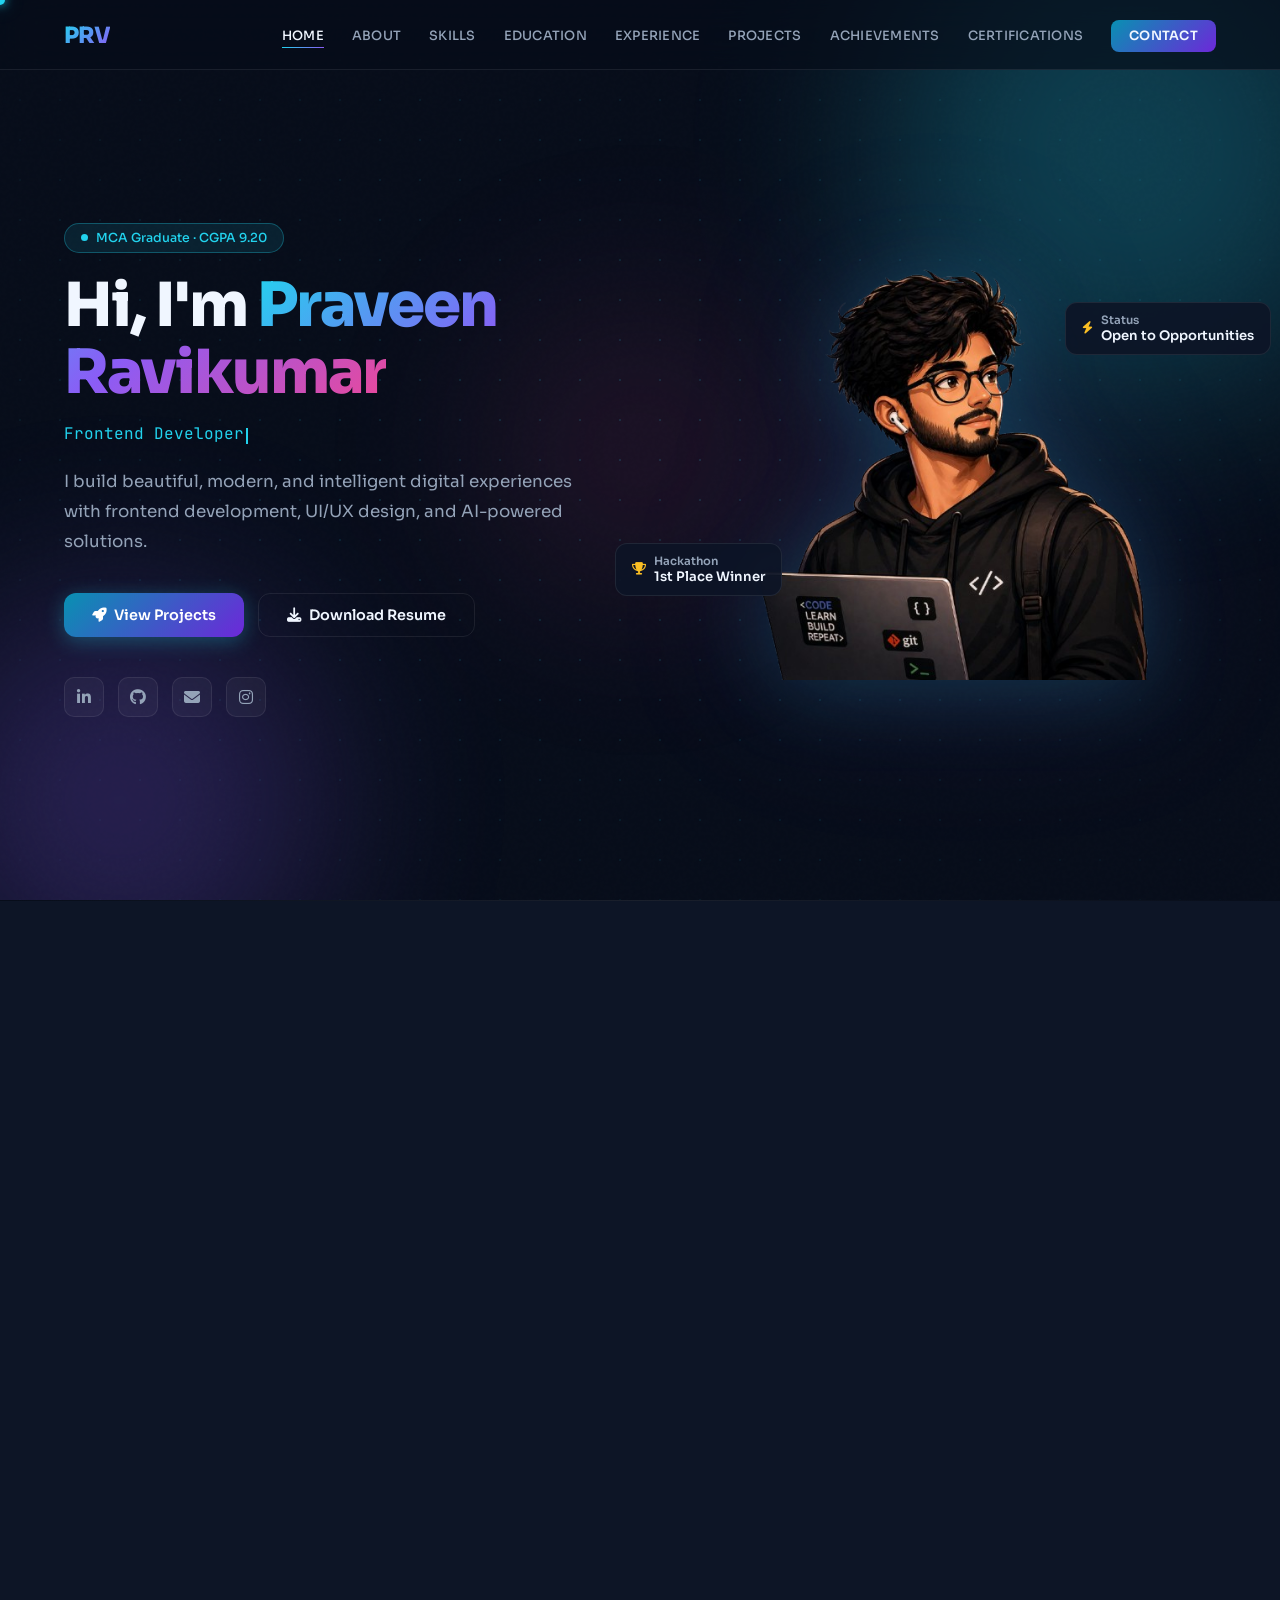
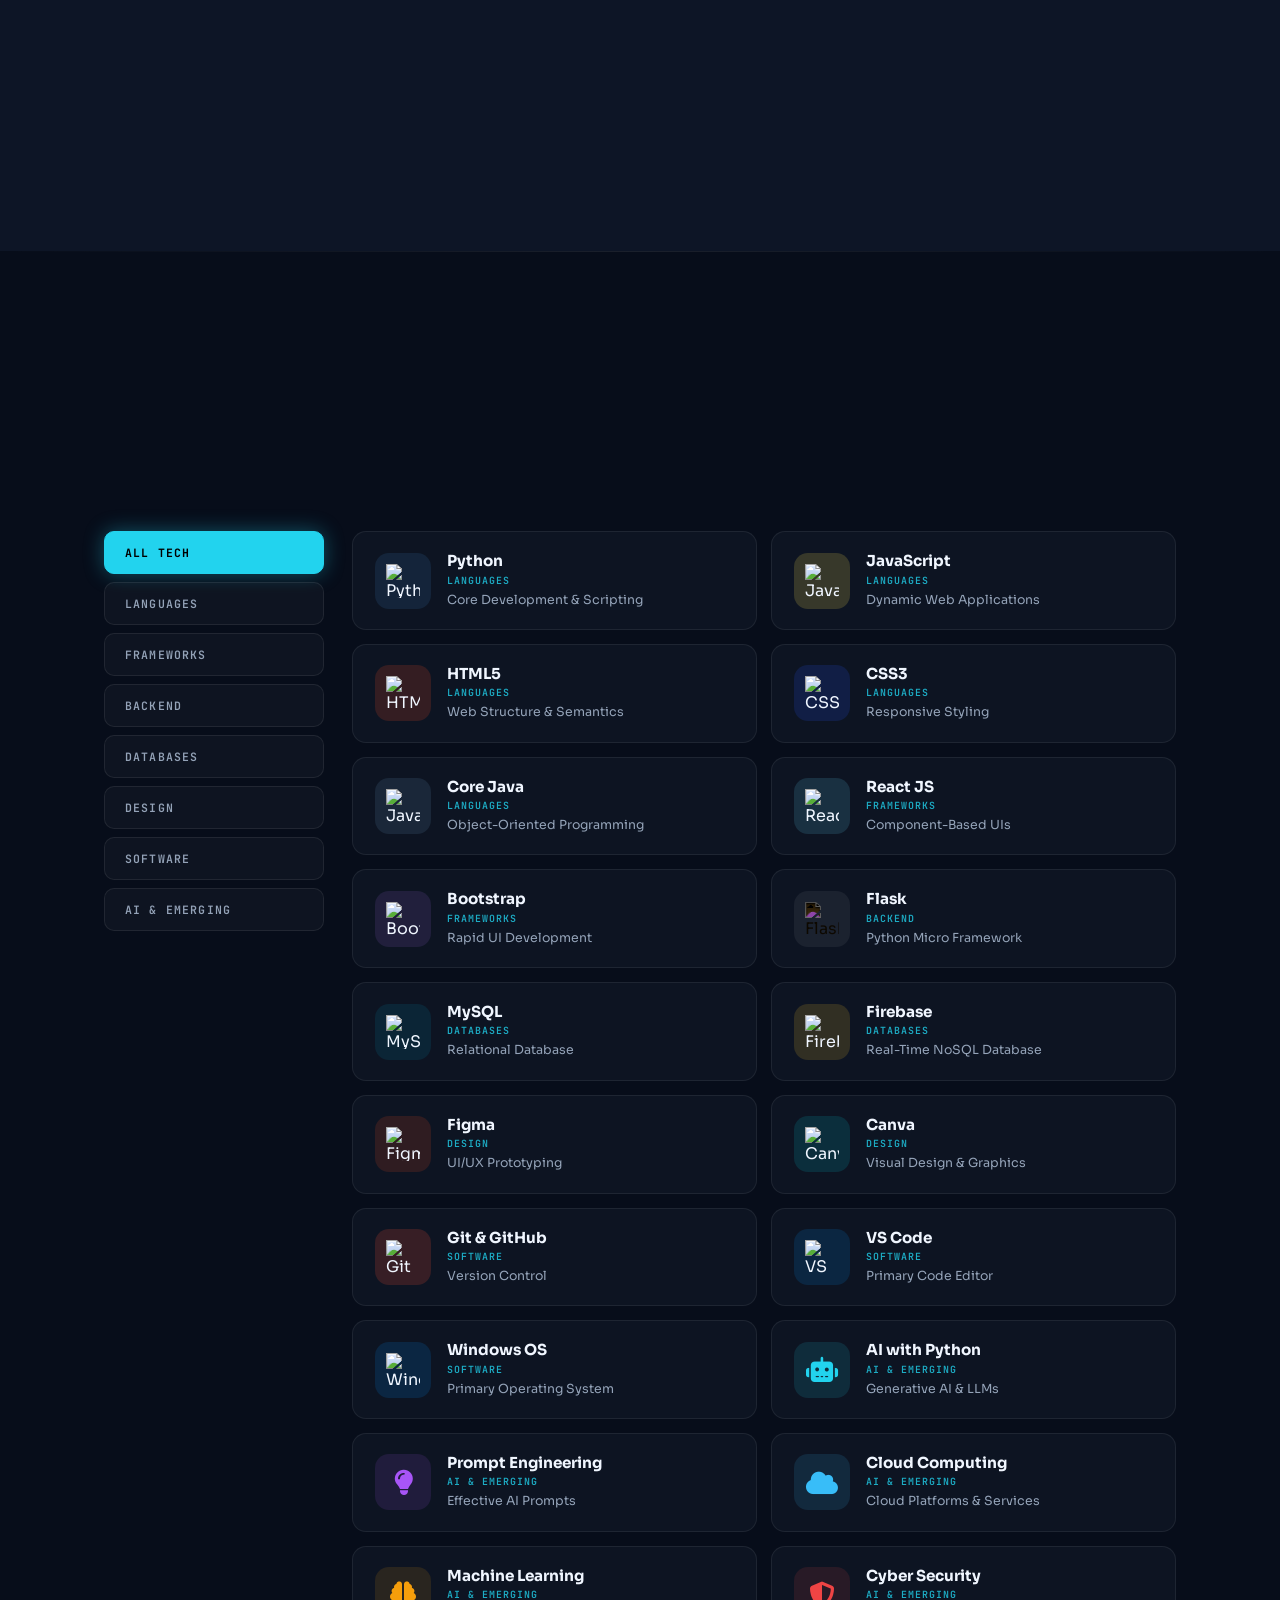
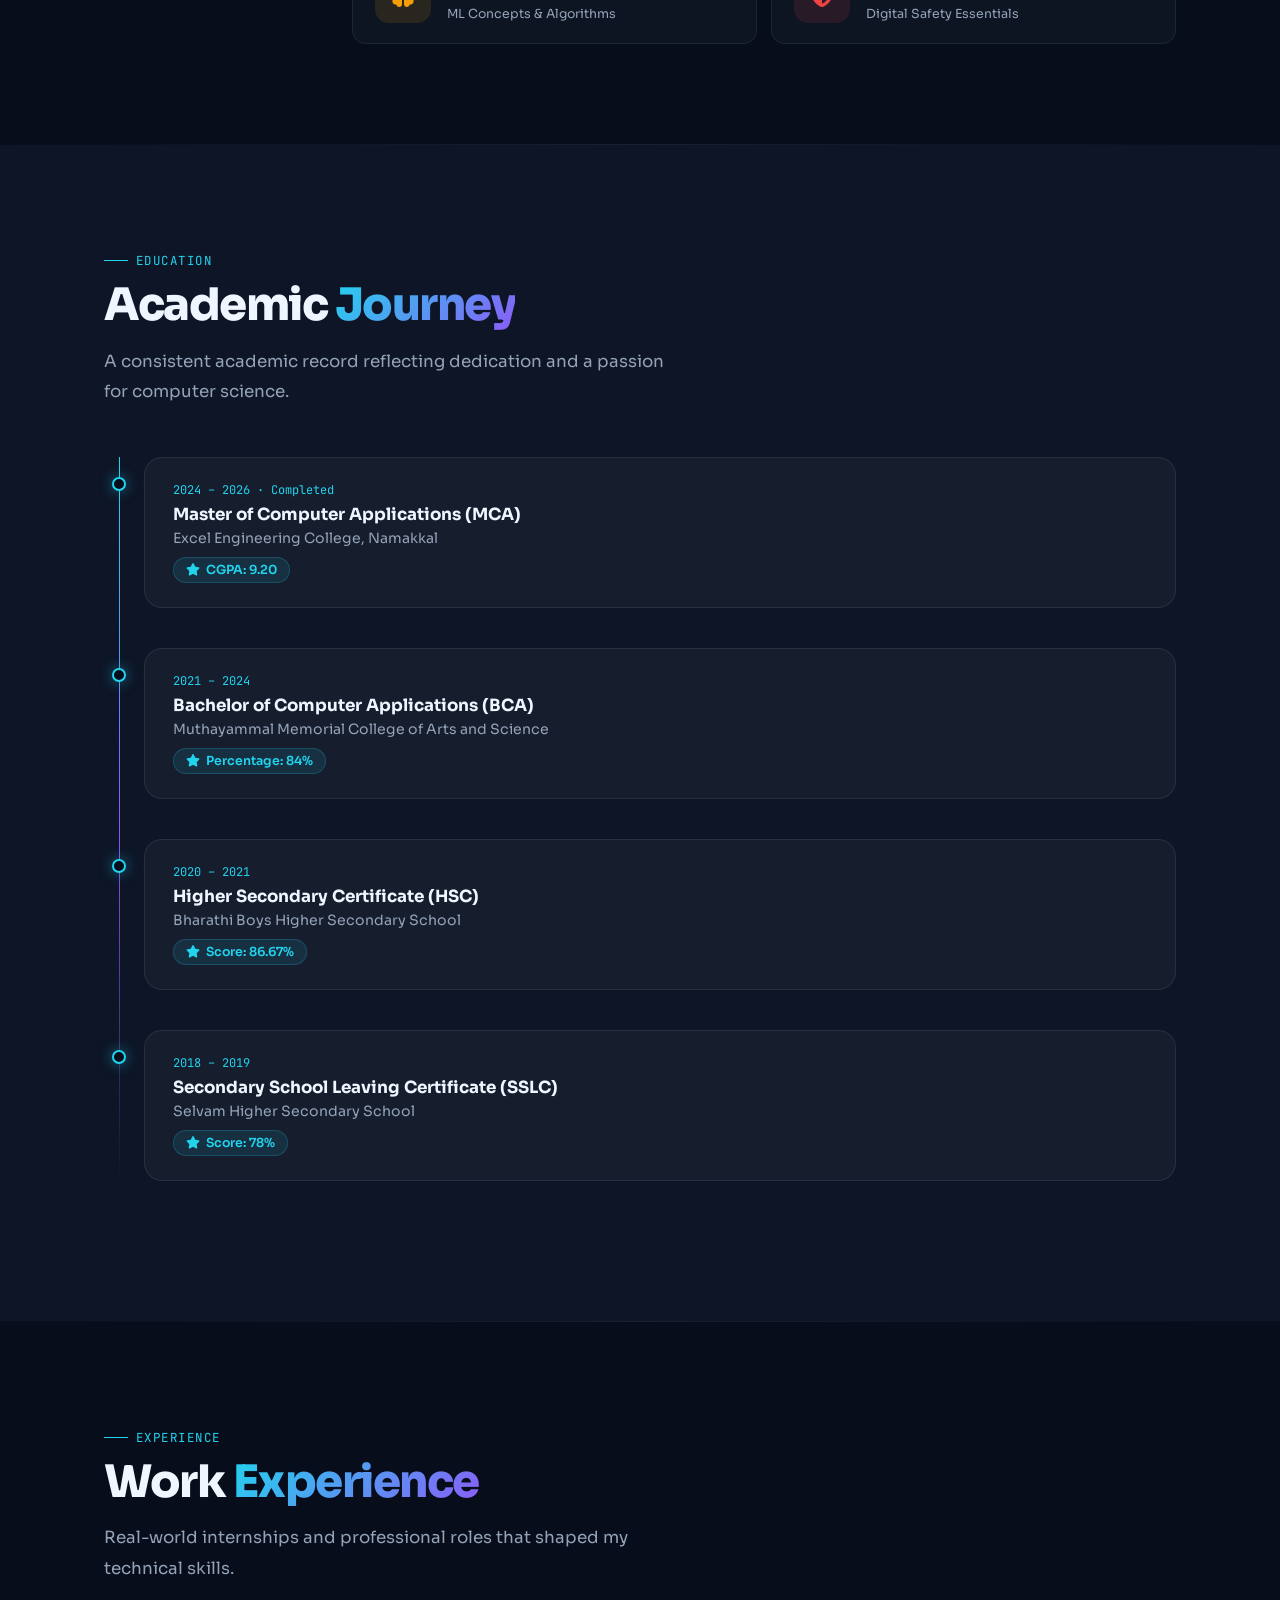
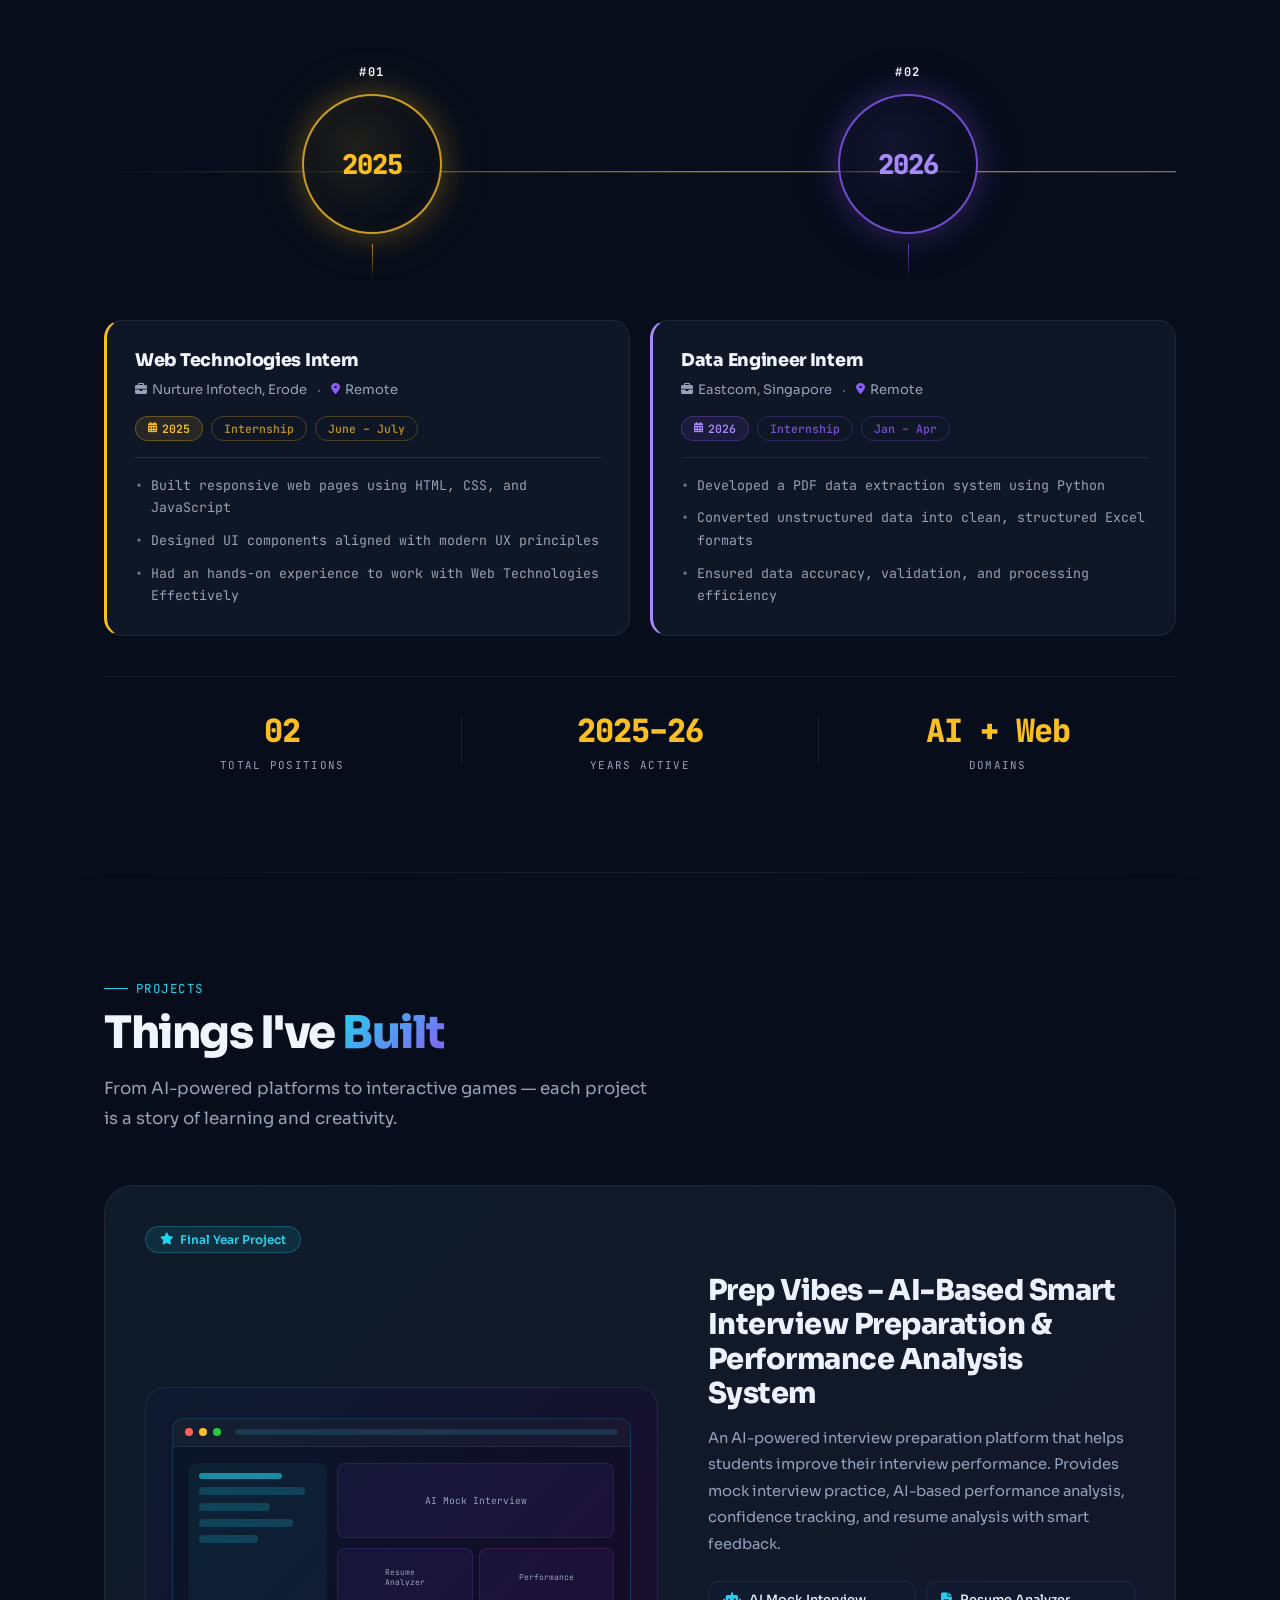
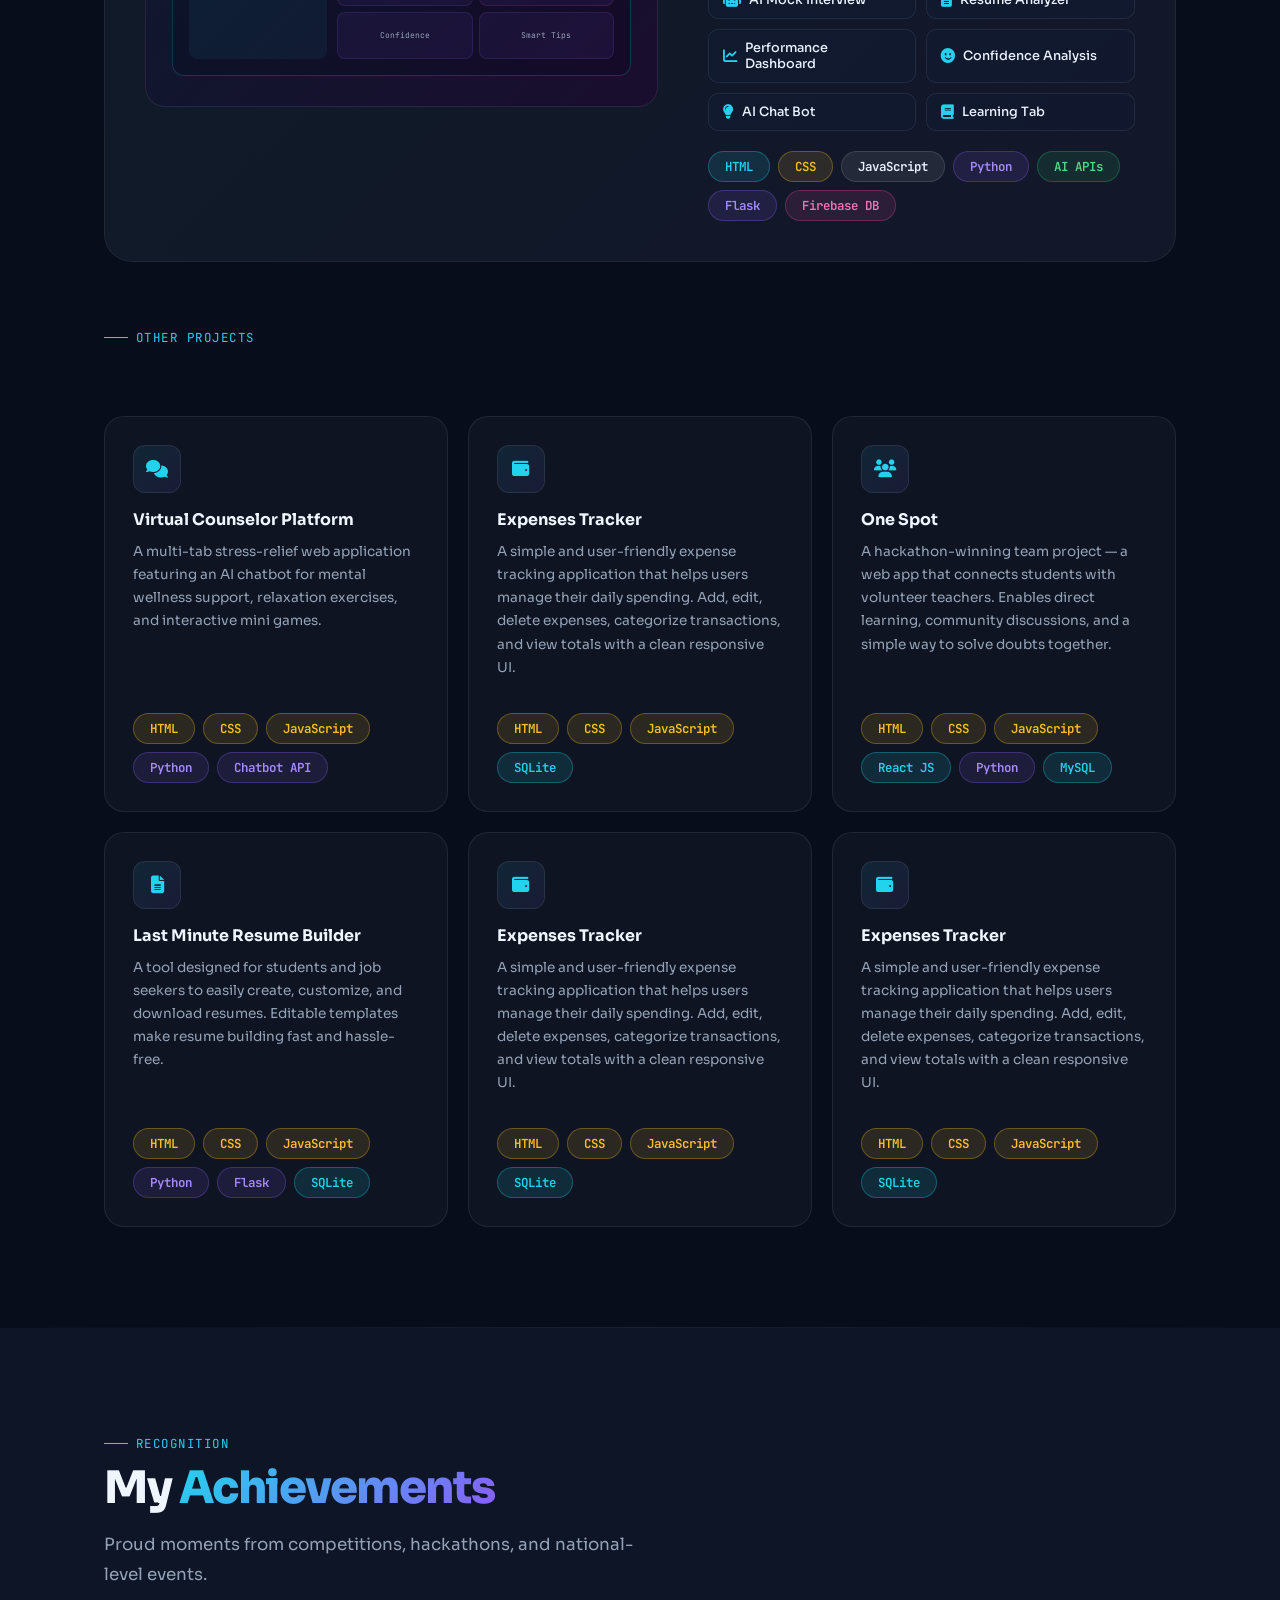
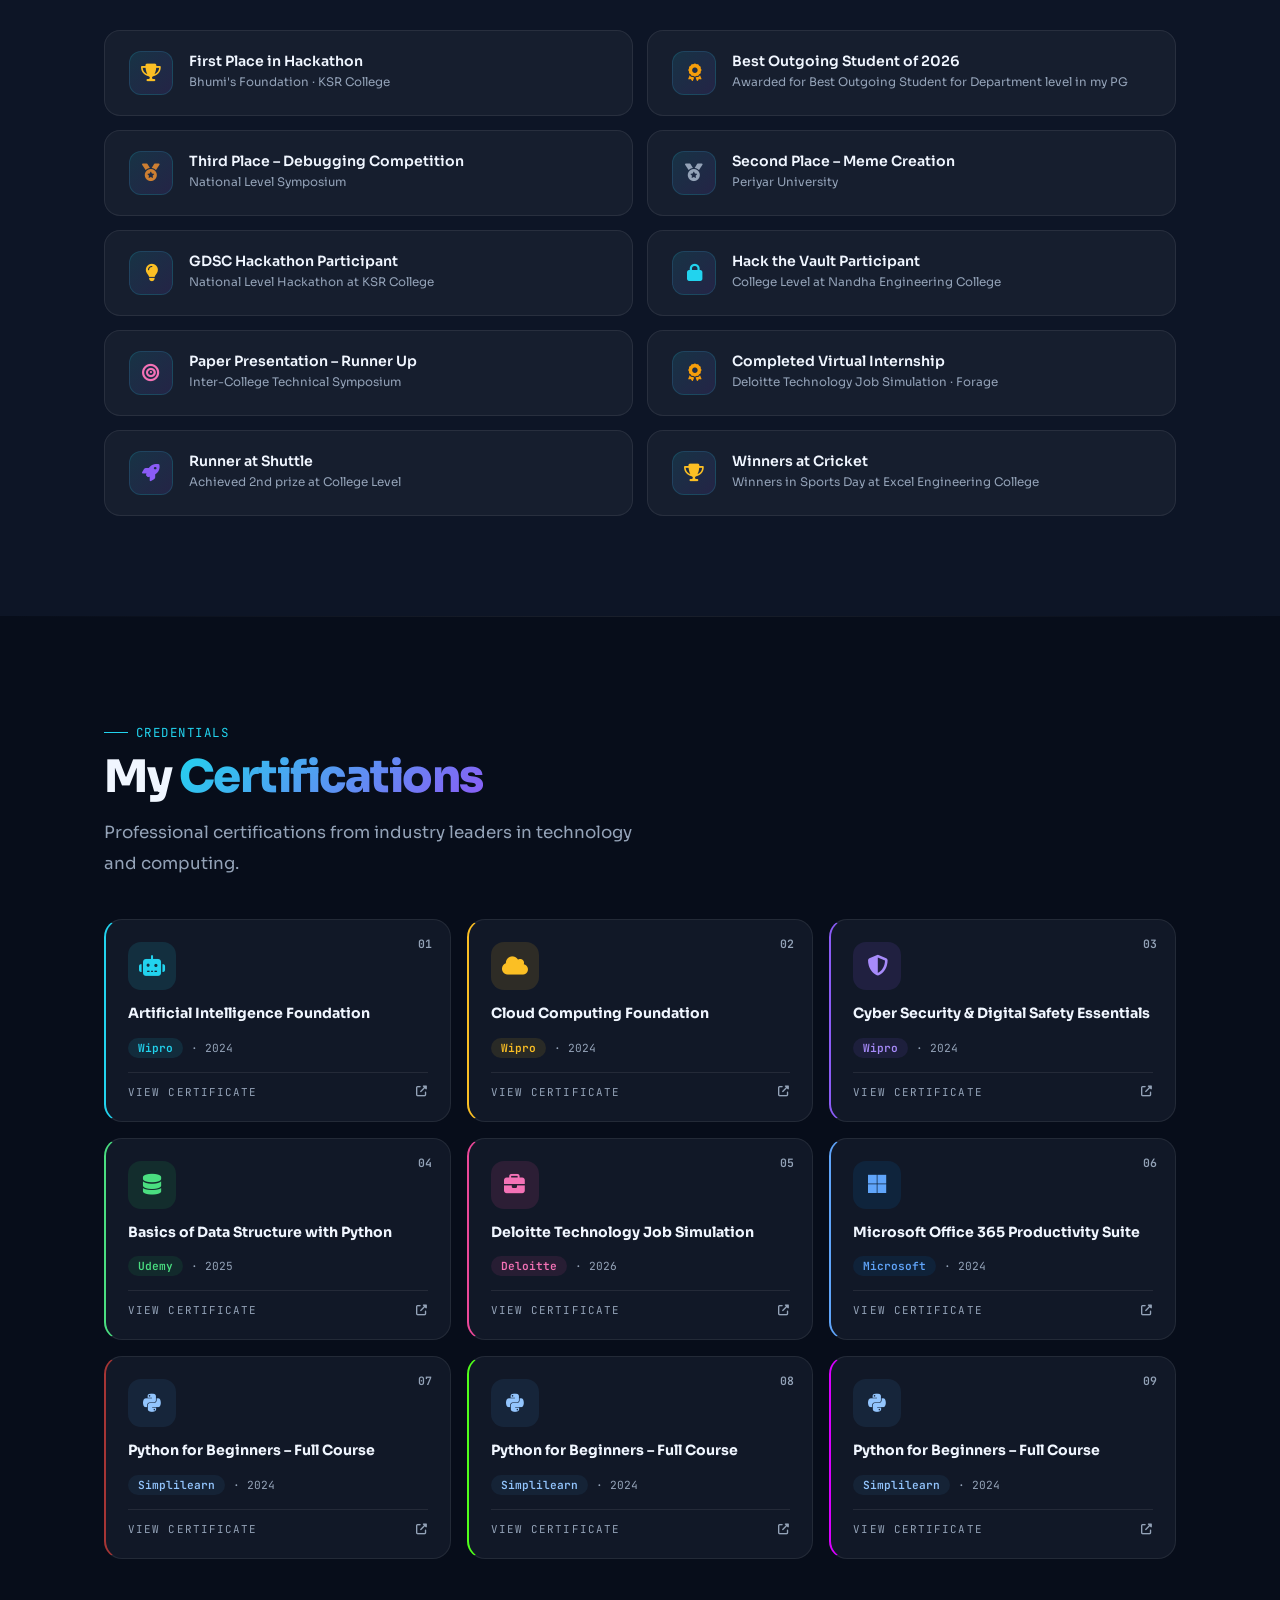
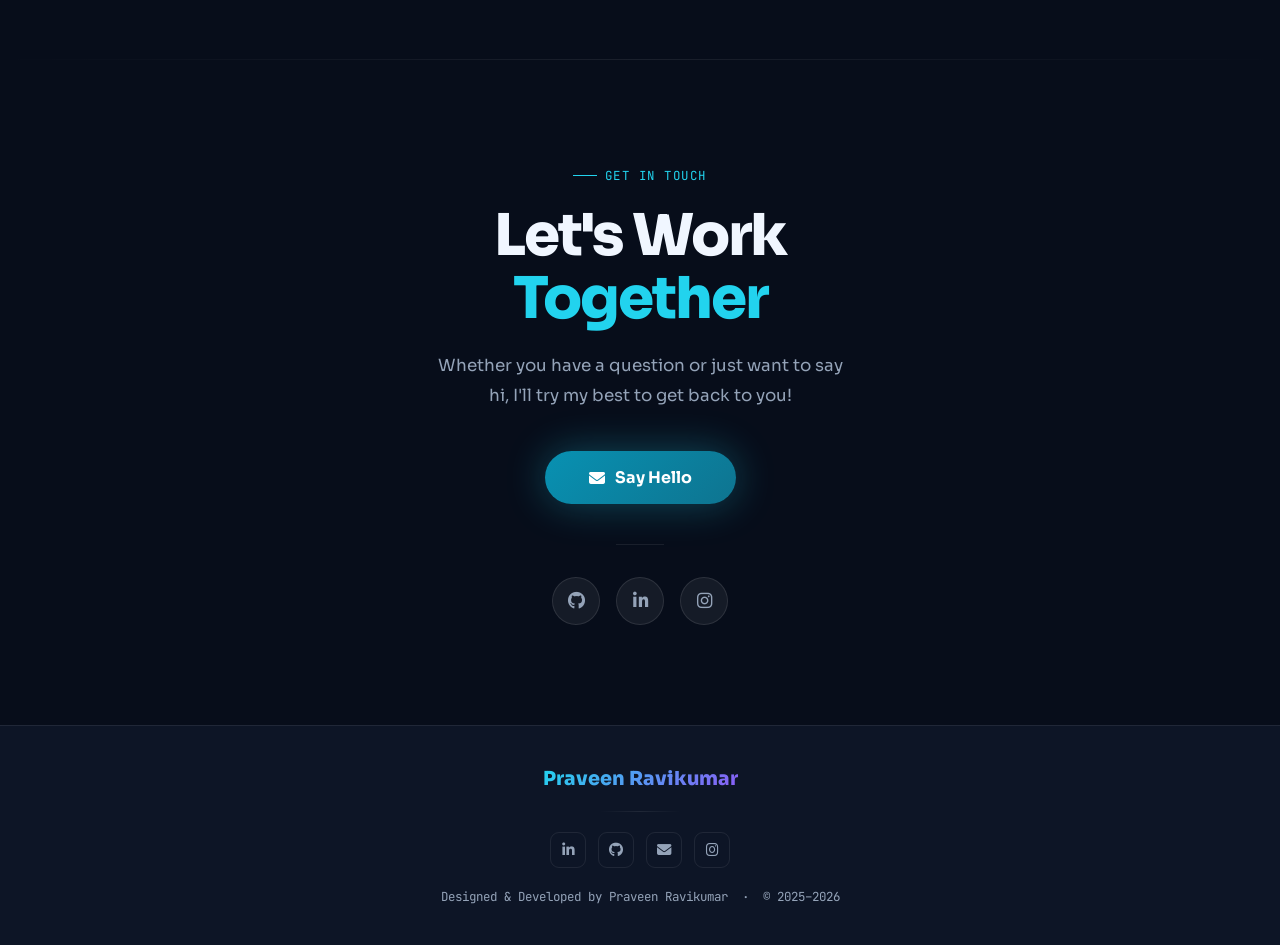
==== index.html @ d5c41c2c "Rename HTML file to index.html" ====
<!DOCTYPE html>
<html lang="en">
<head>
<meta charset="UTF-8">
<meta name="viewport" content="width=device-width, initial-scale=1.0">
<title>Praveen Ravikumar | Frontend Developer & UI/UX Designer</title>
<link rel="icon" type="image/png" href="avatar.png">
<link rel="apple-touch-icon" href="avatar.png">
<link href="https://cdn.jsdelivr.net/npm/bootstrap-icons@1.11.3/font/bootstrap-icons.css" rel="stylesheet">
<link href="https://fonts.googleapis.com/css2?family=Sora:wght@300;400;500;600;700;800&family=JetBrains+Mono:wght@300;400;500&display=swap" rel="stylesheet">
<link rel="stylesheet" href="https://cdnjs.cloudflare.com/ajax/libs/font-awesome/6.5.0/css/all.min.css">
<link rel="stylesheet" href="praveen-portfolio.css">
</head>
<body>

<!-- LOADER -->
<div id="loader">
  <div class="loader-logo">PRV</div>
  <div class="loader-bar"><div class="loader-fill"></div></div>
</div>
<div id="scrollProgress"></div>

<!-- CURSOR -->
<div class="cursor cursor-dot" id="cursorDot"></div>

<!-- BACK TO TOP -->
<button id="backTop" onclick="window.scrollTo({top:0,behavior:'smooth'})"><i class="fas fa-arrow-up"></i></button>

<!-- CERT MODAL -->
<div class="cert-modal-overlay" id="certModal" onclick="closeCertModal(event)">
  <div class="cert-modal">
    <div class="cert-modal-label">Certificate Preview</div>
    <div class="cert-modal-close" onclick="closeCertModal(null,true)"><i class="fas fa-times"></i></div>
    <div class="cert-modal-badge" id="modalBadge"><i class="fas fa-certificate" style="color:#22d3ee"></i></div>
    <div class="cert-modal-title" id="modalTitle">Certificate</div>
    <div class="cert-modal-grid">
      <div class="cert-preview">
        <img id="modalCertImg" src="" alt="Certificate" style="width:100%;height:100%;object-fit:contain;border-radius:10px;display:block;">
      </div>
      <div class="cert-details">
        <div class="cert-dl">Issuer</div><div class="cert-dv" id="modalIssuer">—</div>
        <div class="cert-dl">Year</div><div class="cert-dv" id="modalYear">—</div>
        <div class="cert-dl">Category</div><div class="cert-dv" id="modalCat">—</div>
        <hr class="cert-modal-hr">
        <button class="cert-close-btn" onclick="closeCertModal(null,true)">Close</button>
      </div>
    </div>
  </div>
</div>

<!-- NAVBAR -->
<nav id="navbar">
  <a href="#hero" class="nav-logo">PRV</a>
  <ul class="nav-links">
    <li><a href="#hero">Home</a></li>
    <li><a href="#about">About</a></li>
    <li><a href="#skills">Skills</a></li>
    <li><a href="#education">Education</a></li>
    <li><a href="#experience">Experience</a></li>
    <li><a href="#projects">Projects</a></li>
    <li><a href="#achievements">Achievements</a></li>
    <li><a href="#certifications">Certifications</a></li>
    <li><a href="#contact" class="nav-cta">Contact</a></li>
  </ul>
  <div class="hamburger" id="hamburger"><span></span><span></span><span></span></div>
</nav>
<div class="mobile-nav" id="mobileNav">
  <a href="#hero" onclick="closeMobile()">Home</a>
  <a href="#about" onclick="closeMobile()">About</a>
  <a href="#skills" onclick="closeMobile()">Skills</a>
  <a href="#education" onclick="closeMobile()">Education</a>
  <a href="#experience" onclick="closeMobile()">Experience</a>
  <a href="#projects" onclick="closeMobile()">Projects</a>
  <a href="#achievements" onclick="closeMobile()">Achievements</a>
  <a href="#certifications" onclick="closeMobile()">Certifications</a>
  <a href="#contact" onclick="closeMobile()">Contact</a>
</div>

<!-- HERO -->
<section id="hero">
  <div class="hero-bg">
    <div class="orb orb-1"></div><div class="orb orb-2"></div><div class="orb orb-3"></div>
  </div>
  <div class="hero-grid">
    <div>
      <div class="hero-badge"><span class="badge-dot"></span>MCA Graduate · CGPA 9.20</div>
      <h1 class="hero-title">Hi, I'm <span>Praveen<br>Ravikumar</span></h1>
      <p class="hero-type"><span id="typeText"></span><span class="type-cursor"></span></p>
      <p class="hero-desc">I build beautiful, modern, and intelligent digital experiences with frontend development, UI/UX design, and AI-powered solutions.</p>
      <div class="hero-btns">
        <a href="#projects" class="btn-primary"><i class="fas fa-rocket"></i> View Projects</a>
        <a href="assets/PRAVEEN RESUME APR UPDATED.pdf.pdf" download="Praveen_Ravikumar_Resume.pdf" class="btn-secondary">
          <i class="fas fa-download"></i> Download Resume
        </a>
      </div>
      <div class="hero-socials">
        <a href="https://www.linkedin.com/in/praveen-prv" target="_blank" class="social-link"><i class="fab fa-linkedin-in"></i></a>
        <a href="https://github.com" target="_blank" class="social-link"><i class="fab fa-github"></i></a>
        <a href="mailto:praveenprv2004@gmail.com" class="social-link"><i class="fas fa-envelope"></i></a>
        <a href="https://instagram.com/praveen_prv_/" target="_blank" class="social-link"><i class="fab fa-instagram"></i></a>
      </div>
    </div>
    <div class="hero-image-wrap">
      <div class="hero-avatar-wrap">
        <img src="avatar.png" alt="Praveen Ravikumar" class="hero-avatar-img">
      </div>
      <div class="float-tag float-tag-1">
        <span><i class="fas fa-bolt" style="color:#fbbf24"></i></span>
        <div><div style="font-size:0.72rem;color:var(--gray)">Status</div><div style="font-size:0.82rem;font-weight:600">Open to Opportunities</div></div>
      </div>
      <div class="float-tag float-tag-2">
        <span><i class="fas fa-trophy" style="color:#fbbf24"></i></span>
        <div><div style="font-size:0.72rem;color:var(--gray)">Hackathon</div><div style="font-size:0.82rem;font-weight:600">1st Place Winner</div></div>
      </div>
    </div>
  </div>
</section>
<div class="section-divider"></div>

<!-- ABOUT -->
<section id="about">
  <div class="section-wrap">
    <div class="about-grid">
      <div class="reveal">
        <div class="about-img-frame">
          <img src="avatar_4.png" alt="Praveen Ravikumar" class="about-photo">
        </div>
      </div>
      <div class="reveal" style="transition-delay:0.15s">
        <div class="section-label">About Me</div>
        <h2 class="section-title">Crafting Digital<br><span>Experiences</span></h2>
        <p class="about-text">I am Praveen Ravikumar, Completed Master of Computer Applications at Excel Engineering College with a CGPA of 9.20 in the year of 2026. I am passionate about frontend development, UI/UX designing, and artificial intelligence. I enjoy creating visually appealing and user-friendly web experiences. I love turning ideas into interactive digital products and continuously learning new technologies.</p>
        <div class="info-grid">
          <div class="info-item"><div class="info-label">Name</div><div class="info-value">Praveen Ravikumar</div></div>
          <div class="info-item"><div class="info-label">Degree</div><div class="info-value">MCA (2024–2026)</div></div>
          <div class="info-item"><div class="info-label">College</div><div class="info-value">Excel Engineering College</div></div>
          <div class="info-item"><div class="info-label">Location</div><div class="info-value">Namakkal, Tamil Nadu</div></div>
          <div class="info-item"><div class="info-label">Languages</div><div class="info-value">English, Tamil</div></div>
          <div class="info-item"><div class="info-label">Status</div><div class="info-value" style="color:var(--cyan)">Open to Opportunities ✦</div></div>
        </div>
      </div>
    </div>

    <!-- STATS BAR -->
    <div class="stats-bar reveal" style="transition-delay:0.2s">
      <div class="stat-item">
        <div class="stat-number" data-target="9.20">0</div>
        <div class="stat-label">CGPA · MCA</div>
      </div>
      <div class="stat-divider"></div>
      <div class="stat-item">
        <div class="stat-number" data-target="84">0</div>
        <div class="stat-label">% · BCA</div>
      </div>
      <div class="stat-divider"></div>
      <div class="stat-item">
        <div class="stat-number" data-target="5+">0</div>
        <div class="stat-label">Certifications</div>
      </div>
      <div class="stat-divider"></div>
      <div class="stat-item">
        <div class="stat-number" data-target="7">0</div>
        <div class="stat-label">Projects Built</div>
      </div>
      <div class="stat-divider"></div>
      <div class="stat-item">
        <div class="stat-number available-badge">
          <span class="avail-dot"></span>Available
        </div>
        <div class="stat-label">for Hire</div>
      </div>
    </div>
  </div>
</section>
<div class="section-divider"></div>

<!-- SKILLS -->
<section id="skills">
  <div class="section-wrap">
    <div class="reveal">
      <div class="section-label">Skills</div>
      <h2 class="section-title">Technical <span>Stacks</span></h2>
      <p class="section-sub">Grouped by category — click a filter to explore each domain.</p>
    </div>
    <div class="ts-layout reveal" style="transition-delay:0.1s">

      <!-- LEFT: Category sidebar -->
      <div class="ts-sidebar">
        <button class="ts-filter active" data-filter="all">ALL TECH</button>
        <button class="ts-filter" data-filter="languages">LANGUAGES</button>
        <button class="ts-filter" data-filter="frameworks">FRAMEWORKS</button>
        <button class="ts-filter" data-filter="backend">BACKEND</button>
        <button class="ts-filter" data-filter="databases">DATABASES</button>
        <button class="ts-filter" data-filter="design">DESIGN</button>
        <button class="ts-filter" data-filter="software">SOFTWARE</button>
        <button class="ts-filter" data-filter="ai">AI &amp; EMERGING</button>
      </div>

      <!-- RIGHT: Skills grid -->
      <div class="ts-grid" id="tsGrid">

        <div class="ts-card" data-cat="languages">
          <div class="ts-icon" style="background:rgba(53,114,165,0.18)"><img src="https://cdn.jsdelivr.net/gh/devicons/devicon/icons/python/python-original.svg" alt="Python"></div>
          <div class="ts-info"><div class="ts-name">Python</div><div class="ts-cat-tag">LANGUAGES</div><div class="ts-desc">Core Development &amp; Scripting</div></div>
        </div>

        <div class="ts-card" data-cat="languages">
          <div class="ts-icon" style="background:rgba(240,219,79,0.18)"><img src="https://cdn.jsdelivr.net/gh/devicons/devicon/icons/javascript/javascript-original.svg" alt="JavaScript"></div>
          <div class="ts-info"><div class="ts-name">JavaScript</div><div class="ts-cat-tag">LANGUAGES</div><div class="ts-desc">Dynamic Web Applications</div></div>
        </div>

        <div class="ts-card" data-cat="languages">
          <div class="ts-icon" style="background:rgba(227,76,38,0.18)"><img src="https://cdn.jsdelivr.net/gh/devicons/devicon/icons/html5/html5-original.svg" alt="HTML5"></div>
          <div class="ts-info"><div class="ts-name">HTML5</div><div class="ts-cat-tag">LANGUAGES</div><div class="ts-desc">Web Structure &amp; Semantics</div></div>
        </div>

        <div class="ts-card" data-cat="languages">
          <div class="ts-icon" style="background:rgba(38,77,228,0.18)"><img src="https://cdn.jsdelivr.net/gh/devicons/devicon/icons/css3/css3-original.svg" alt="CSS3"></div>
          <div class="ts-info"><div class="ts-name">CSS3</div><div class="ts-cat-tag">LANGUAGES</div><div class="ts-desc">Responsive Styling</div></div>
        </div>

        <div class="ts-card" data-cat="languages">
          <div class="ts-icon" style="background:rgba(83,130,161,0.18)"><img src="https://cdn.jsdelivr.net/gh/devicons/devicon/icons/java/java-original.svg" alt="Java"></div>
          <div class="ts-info"><div class="ts-name">Core Java</div><div class="ts-cat-tag">LANGUAGES</div><div class="ts-desc">Object-Oriented Programming</div></div>
        </div>

        <div class="ts-card" data-cat="frameworks">
          <div class="ts-icon" style="background:rgba(97,218,251,0.14)"><img src="https://cdn.jsdelivr.net/gh/devicons/devicon/icons/react/react-original.svg" alt="React"></div>
          <div class="ts-info"><div class="ts-name">React JS</div><div class="ts-cat-tag">FRAMEWORKS</div><div class="ts-desc">Component-Based UIs</div></div>
        </div>

        <div class="ts-card" data-cat="frameworks">
          <div class="ts-icon" style="background:rgba(121,82,179,0.18)"><img src="https://cdn.jsdelivr.net/gh/devicons/devicon/icons/bootstrap/bootstrap-original.svg" alt="Bootstrap"></div>
          <div class="ts-info"><div class="ts-name">Bootstrap</div><div class="ts-cat-tag">FRAMEWORKS</div><div class="ts-desc">Rapid UI Development</div></div>
        </div>

        <div class="ts-card" data-cat="backend">
          <div class="ts-icon" style="background:rgba(255,255,255,0.06)"><img src="https://cdn.jsdelivr.net/gh/devicons/devicon/icons/flask/flask-original-wordmark.svg" alt="Flask" style="filter:invert(1) brightness(0.85)"></div>
          <div class="ts-info"><div class="ts-name">Flask</div><div class="ts-cat-tag">BACKEND</div><div class="ts-desc">Python Micro Framework</div></div>
        </div>

        <div class="ts-card" data-cat="databases">
          <div class="ts-icon" style="background:rgba(0,117,143,0.18)"><img src="https://cdn.jsdelivr.net/gh/devicons/devicon/icons/mysql/mysql-original.svg" alt="MySQL"></div>
          <div class="ts-info"><div class="ts-name">MySQL</div><div class="ts-cat-tag">DATABASES</div><div class="ts-desc">Relational Database</div></div>
        </div>

        <div class="ts-card" data-cat="databases">
          <div class="ts-icon" style="background:rgba(255,202,40,0.15)"><img src="https://cdn.jsdelivr.net/gh/devicons/devicon/icons/firebase/firebase-plain.svg" alt="Firebase"></div>
          <div class="ts-info"><div class="ts-name">Firebase</div><div class="ts-cat-tag">DATABASES</div><div class="ts-desc">Real-Time NoSQL Database</div></div>
        </div>

        <div class="ts-card" data-cat="design">
          <div class="ts-icon" style="background:rgba(242,78,30,0.15)"><img src="https://cdn.jsdelivr.net/gh/devicons/devicon/icons/figma/figma-original.svg" alt="Figma"></div>
          <div class="ts-info"><div class="ts-name">Figma</div><div class="ts-cat-tag">DESIGN</div><div class="ts-desc">UI/UX Prototyping</div></div>
        </div>

        <div class="ts-card" data-cat="design">
          <div class="ts-icon" style="background:rgba(0,196,204,0.15)"><img src="https://cdn.jsdelivr.net/gh/devicons/devicon/icons/canva/canva-original.svg" alt="Canva"></div>
          <div class="ts-info"><div class="ts-name">Canva</div><div class="ts-cat-tag">DESIGN</div><div class="ts-desc">Visual Design &amp; Graphics</div></div>
        </div>

        <div class="ts-card" data-cat="software">
          <div class="ts-icon" style="background:rgba(241,78,50,0.18)"><img src="https://cdn.jsdelivr.net/gh/devicons/devicon/icons/git/git-original.svg" alt="Git"></div>
          <div class="ts-info"><div class="ts-name">Git &amp; GitHub</div><div class="ts-cat-tag">SOFTWARE</div><div class="ts-desc">Version Control</div></div>
        </div>

        <div class="ts-card" data-cat="software">
          <div class="ts-icon" style="background:rgba(0,122,204,0.18)"><img src="https://cdn.jsdelivr.net/gh/devicons/devicon/icons/vscode/vscode-original.svg" alt="VS Code"></div>
          <div class="ts-info"><div class="ts-name">VS Code</div><div class="ts-cat-tag">SOFTWARE</div><div class="ts-desc">Primary Code Editor</div></div>
        </div>

        <div class="ts-card" data-cat="software">
          <div class="ts-icon" style="background:rgba(0,120,212,0.18)"><img src="https://cdn.jsdelivr.net/gh/devicons/devicon/icons/windows8/windows8-original.svg" alt="Windows"></div>
          <div class="ts-info"><div class="ts-name">Windows OS</div><div class="ts-cat-tag">SOFTWARE</div><div class="ts-desc">Primary Operating System</div></div>
        </div>

        <div class="ts-card" data-cat="ai">
          <div class="ts-icon" style="background:rgba(34,211,238,0.12)"><i class="fas fa-robot" style="font-size:1.6rem;color:#22d3ee"></i></div>
          <div class="ts-info"><div class="ts-name">AI with Python</div><div class="ts-cat-tag">AI &amp; EMERGING</div><div class="ts-desc">Generative AI &amp; LLMs</div></div>
        </div>

      <div class="ts-card" data-cat="ai">
          <div class="ts-icon" style="background:rgba(168,85,247,0.12)">
          <i class="fas fa-lightbulb" style="font-size:1.6rem;color:#a855f7"></i>
        </div>
        <div class="ts-info">
          <div class="ts-name">Prompt Engineering</div>
          <div class="ts-cat-tag">AI &amp; EMERGING</div>
          <div class="ts-desc">Effective AI Prompts</div>
        </div>
      </div>

        <div class="ts-card" data-cat="ai">
          <div class="ts-icon" style="background:rgba(56,189,248,0.12)"><i class="fas fa-cloud" style="font-size:1.6rem;color:#38bdf8"></i></div>
          <div class="ts-info"><div class="ts-name">Cloud Computing</div><div class="ts-cat-tag">AI &amp; EMERGING</div><div class="ts-desc">Cloud Platforms &amp; Services</div></div>
        </div>

        <div class="ts-card" data-cat="ai">
          <div class="ts-icon" style="background:rgba(245,158,11,0.12)"><i class="fas fa-brain" style="font-size:1.6rem;color:#f59e0b"></i></div>
          <div class="ts-info"><div class="ts-name">Machine Learning</div><div class="ts-cat-tag">AI &amp; EMERGING</div><div class="ts-desc">ML Concepts &amp; Algorithms</div></div>
        </div>

        <div class="ts-card" data-cat="ai">
          <div class="ts-icon" style="background:rgba(239,68,68,0.12)"><i class="fas fa-shield-alt" style="font-size:1.6rem;color:#ef4444"></i></div>
          <div class="ts-info"><div class="ts-name">Cyber Security</div><div class="ts-cat-tag">AI &amp; EMERGING</div><div class="ts-desc">Digital Safety Essentials</div></div>
        </div>

      </div><!-- end ts-grid -->
    </div><!-- end ts-layout -->
  </div>
</section>
<div class="section-divider"></div>

<!-- EDUCATION -->
<section id="education">
  <div class="section-wrap">
    <div class="reveal">
      <div class="section-label">Education</div>
      <h2 class="section-title">Academic <span>Journey</span></h2>
      <p class="section-sub">A consistent academic record reflecting dedication and a passion for computer science.</p>
    </div>
    <div class="timeline">
      <div class="timeline-item reveal"><div class="timeline-dot"></div>
        <div class="tl-card"><div class="tl-year">2024 – 2026 · Completed</div><div class="tl-degree">Master of Computer Applications (MCA)</div><div class="tl-school">Excel Engineering College, Namakkal</div><span class="tl-score"><i class="fas fa-star" style="color:var(--cyan)"></i> CGPA: 9.20</span></div>
      </div>
      <div class="timeline-item reveal" style="transition-delay:0.1s"><div class="timeline-dot"></div>
        <div class="tl-card"><div class="tl-year">2021 – 2024</div><div class="tl-degree">Bachelor of Computer Applications (BCA)</div><div class="tl-school">Muthayammal Memorial College of Arts and Science</div><span class="tl-score"><i class="fas fa-star" style="color:var(--cyan)"></i> Percentage: 84%</span></div>
      </div>
      <div class="timeline-item reveal" style="transition-delay:0.2s"><div class="timeline-dot"></div>
        <div class="tl-card"><div class="tl-year">2020 – 2021</div><div class="tl-degree">Higher Secondary Certificate (HSC)</div><div class="tl-school">Bharathi Boys Higher Secondary School</div><span class="tl-score"><i class="fas fa-star" style="color:var(--cyan)"></i> Score: 86.67%</span></div>
      </div>
      <div class="timeline-item reveal" style="transition-delay:0.3s"><div class="timeline-dot"></div>
        <div class="tl-card"><div class="tl-year">2018 – 2019</div><div class="tl-degree">Secondary School Leaving Certificate (SSLC)</div><div class="tl-school">Selvam Higher Secondary School</div><span class="tl-score"><i class="fas fa-star" style="color:var(--cyan)"></i> Score: 78%</span></div>
      </div>
    </div>
  </div>
</section>
<div class="section-divider"></div>

<!-- ════════ WORK EXPERIENCE ════════ -->
<section id="experience">
  <div class="section-wrap">
    <div class="reveal">
      <div class="section-label">Experience</div>
      <h2 class="section-title">Work <span>Experience</span></h2>
      <p class="section-sub">Real-world internships and professional roles that shaped my technical skills.</p>
    </div>

    <!-- Horizontal timeline -->
    <div class="exp-timeline reveal" style="transition-delay:0.1s">
      <div class="exp-tl-track">
        <div class="exp-tl-node">
          <div class="exp-tl-num">#01</div>
          <div class="exp-tl-circle exp-tl-circle-1">2025</div>
          <div class="exp-tl-connector"></div>
        </div>
        <div class="exp-tl-node">
          <div class="exp-tl-num">#02</div>
          <div class="exp-tl-circle exp-tl-circle-2">2026</div>
          <div class="exp-tl-connector exp-tl-connector-2"></div>
        </div>
      </div>
    </div>

    <!-- Cards -->
    <div class="exp-cards reveal" style="transition-delay:0.2s">
      <!-- Card 1 -->
      <div class="exp-card exp-card-1">
        <div class="exp-card-header">
          <div>
            <div class="exp-role">Web Technologies Intern</div>
            <div class="exp-meta">
              <span class="exp-company"><i class="fas fa-briefcase"></i>Nurture Infotech, Erode</span>
              <span class="exp-dot">·</span>
              <span class="exp-location"><i class="fas fa-map-marker-alt"></i> Remote</span>
            </div>
          </div>
        </div>
        <div class="exp-tags">
          <span class="exp-tag exp-tag-yellow"><i class="fas fa-calendar-alt"></i> 2025</span>
          <span class="exp-tag exp-tag-outline">Internship</span>
          <span class="exp-tag exp-tag-outline">June – July</span>
        </div>
        <hr class="exp-hr">
        <ul class="exp-points">
          <li>Built responsive web pages using HTML, CSS, and JavaScript</li>
          <li>Designed UI components aligned with modern UX principles</li>
          <li>Had an hands-on experience to work with Web Technologies Effectively</li>
        </ul>
      </div>

      <!-- Card 2 -->
      <div class="exp-card exp-card-2">
        <div class="exp-card-header">
          <div>
            <div class="exp-role">Data Engineer Intern</div>
            <div class="exp-meta">
              <span class="exp-company"><i class="fas fa-briefcase"></i> Eastcom, Singapore</span>
              <span class="exp-dot">·</span>
              <span class="exp-location"><i class="fas fa-map-marker-alt"></i> Remote</span>
            </div>
          </div>
        </div>
        <div class="exp-tags">
          <span class="exp-tag exp-tag-violet"><i class="fas fa-calendar-alt"></i> 2026</span>
          <span class="exp-tag exp-tag-outline-v">Internship</span>
          <span class="exp-tag exp-tag-outline-v">Jan – Apr</span>
        </div>
        <hr class="exp-hr" style="border-color:rgba(139,92,246,0.2)">
        <ul class="exp-points">
          <li>Developed a PDF data extraction system using Python</li>
          <li>Converted unstructured data into clean, structured Excel formats</li>
          <li>Ensured data accuracy, validation, and processing efficiency</li>
        </ul>
      </div>
    </div>

    <!-- Bottom stats row -->
    <div class="exp-stats reveal" style="transition-delay:0.3s">
      <div class="exp-stat">
        <div class="exp-stat-num">02</div>
        <div class="exp-stat-label">Total Positions</div>
      </div>
      <div class="exp-stat-div"></div>
      <div class="exp-stat">
        <div class="exp-stat-num">2025–26</div>
        <div class="exp-stat-label">Years Active</div>
      </div>
      <div class="exp-stat-div"></div>
      <div class="exp-stat">
        <div class="exp-stat-num">AI + Web</div>
        <div class="exp-stat-label">Domains</div>
      </div>
    </div>
  </div>
</section>
<div class="section-divider"></div>

<!-- PROJECTS -->
<section id="projects">
  <div class="section-wrap">
    <div class="reveal">
      <div class="section-label">Projects</div>
      <h2 class="section-title">Things I've <span>Built</span></h2>
      <p class="section-sub">From AI-powered platforms to interactive games — each project is a story of learning and creativity.</p>
    </div>
    <div class="featured-project reveal" style="transition-delay:0.1s">
      <div class="featured-tag"><i class="fas fa-star"></i> Final Year Project</div>
      <div class="featured-grid">
        <div>
          <div class="featured-mockup">
            <div class="mockup-screen">
              <div class="mockup-bar">
                <div style="width:8px;height:8px;border-radius:50%;background:#ff5f57"></div>
                <div style="width:8px;height:8px;border-radius:50%;background:#ffbd2e"></div>
                <div style="width:8px;height:8px;border-radius:50%;background:#28c840"></div>
                <div style="flex:1;height:6px;background:rgba(34,211,238,0.15);border-radius:3px;margin-left:8px"></div>
              </div>
              <div class="mockup-body">
                <div class="mockup-sidebar">
                  <div class="mockup-item" style="width:70%;height:6px;background:var(--cyan);opacity:0.6"></div>
                  <div class="mockup-item" style="width:90%"></div>
                  <div class="mockup-item" style="width:60%"></div>
                  <div class="mockup-item" style="width:80%"></div>
                  <div class="mockup-item" style="width:50%"></div>
                </div>
                <div class="mockup-main">
                  <div class="mockup-card-sim" style="flex:0.8">AI Mock Interview</div>
                  <div style="display:grid;grid-template-columns:1fr 1fr;gap:6px;flex:1.2">
                    <div class="mockup-card-sim" style="font-size:0.5rem">Resume<br>Analyzer</div>
                    <div class="mockup-card-sim" style="font-size:0.5rem;border-color:rgba(236,72,153,0.15)">Performance</div>
                    <div class="mockup-card-sim" style="font-size:0.5rem;border-color:rgba(139,92,246,0.15)">Confidence</div>
                    <div class="mockup-card-sim" style="font-size:0.5rem">Smart Tips</div>
                  </div>
                </div>
              </div>
            </div>
          </div>
        </div>
        <div>
          <div class="featured-title">Prep Vibes – AI-Based Smart Interview Preparation &amp; Performance Analysis System</div>
          <p class="featured-desc">An AI-powered interview preparation platform that helps students improve their interview performance. Provides mock interview practice, AI-based performance analysis, confidence tracking, and resume analysis with smart feedback.</p>
          <div class="feature-chips">
            <div class="feat-chip"><i class="fas fa-robot"></i> AI Mock Interview</div>
            <div class="feat-chip"><i class="fas fa-file-alt"></i> Resume Analyzer</div>
            <div class="feat-chip"><i class="fas fa-chart-line"></i> Performance Dashboard</div>
            <div class="feat-chip"><i class="fas fa-smile"></i> Confidence Analysis</div>
            <div class="feat-chip"><i class="fas fa-lightbulb"></i> AI Chat Bot</div>
            <div class="feat-chip"><i class="fas fa-book"></i> Learning Tab</div>
          </div>
          <div class="tech-pills">
            <span class="tech-pill tp-cyan">HTML</span>
            <span class="tech-pill tp-yellow">CSS</span>
            <span class="tech-pill tp-default">JavaScript</span>
            <span class="tech-pill tp-violet">Python</span>
            <span class="tech-pill tp-green">AI APIs</span>
            <span class="tech-pill tp-violet">Flask</span>
            <span class="tech-pill tp-pink">Firebase DB</span>
          </div>
        </div>
      </div>
    </div>
    <div style="margin-top:60px">
      <div class="section-label" style="margin-bottom:30px">Other Projects</div>
      <div class="projects-grid">
        <div class="proj-card reveal">
          <div class="proj-icon"><i class="fas fa-comments"></i></div>
          <div class="proj-title">Virtual Counselor Platform</div>
          <div class="proj-desc">A multi-tab stress-relief web application featuring an AI chatbot for mental wellness support, relaxation exercises, and interactive mini games.</div>
          <div class="tech-pills">
            <span class="tech-pill tp-yellow">HTML</span><span class="tech-pill tp-yellow">CSS</span><span class="tech-pill tp-yellow">JavaScript</span><span class="tech-pill tp-violet">Python</span><span class="tech-pill tp-violet">Chatbot API</span>
          </div>
        </div>
        <div class="proj-card reveal" style="transition-delay:0.1s">
          <div class="proj-icon"><i class="fas fa-wallet"></i></div>
          <div class="proj-title">Expenses Tracker</div>
          <div class="proj-desc">A simple and user-friendly expense tracking application that helps users manage their daily spending. Add, edit, delete expenses, categorize transactions, and view totals with a clean responsive UI.</div>
          <div class="tech-pills">
            <span class="tech-pill tp-yellow">HTML</span><span class="tech-pill tp-yellow">CSS</span><span class="tech-pill tp-yellow">JavaScript</span><span class="tech-pill tp-cyan">SQLite</span>
          </div>
        </div>
        <div class="proj-card reveal" style="transition-delay:0.2s">
          <div class="proj-icon"><i class="fas fa-users"></i></div>
          <div class="proj-title">One Spot</div>
          <div class="proj-desc">A hackathon-winning team project — a web app that connects students with volunteer teachers. Enables direct learning, community discussions, and a simple way to solve doubts together.</div>
          <div class="tech-pills">
            <span class="tech-pill tp-yellow">HTML</span><span class="tech-pill tp-yellow">CSS</span><span class="tech-pill tp-yellow">JavaScript</span><span class="tech-pill tp-cyan">React JS</span><span class="tech-pill tp-violet">Python</span><span class="tech-pill tp-cyan">MySQL</span>
          </div>
        </div>
        <div class="proj-card reveal" style="transition-delay:0.3s">
          <div class="proj-icon"><i class="fas fa-file-alt"></i></div>
          <div class="proj-title">Last Minute Resume Builder</div>
          <div class="proj-desc">A tool designed for students and job seekers to easily create, customize, and download resumes. Editable templates make resume building fast and hassle-free.</div>
          <div class="tech-pills">
            <span class="tech-pill tp-yellow">HTML</span><span class="tech-pill tp-yellow">CSS</span><span class="tech-pill tp-yellow">JavaScript</span><span class="tech-pill tp-violet">Python</span><span class="tech-pill tp-violet">Flask</span><span class="tech-pill tp-cyan">SQLite</span>
          </div>
        </div>
        <div class="proj-card reveal" style="transition-delay:0.1s">
          <div class="proj-icon"><i class="fas fa-wallet"></i></div>
          <div class="proj-title">Expenses Tracker</div>
          <div class="proj-desc">A simple and user-friendly expense tracking application that helps users manage their daily spending. Add, edit, delete expenses, categorize transactions, and view totals with a clean responsive UI.</div>
          <div class="tech-pills">
            <span class="tech-pill tp-yellow">HTML</span><span class="tech-pill tp-yellow">CSS</span><span class="tech-pill tp-yellow">JavaScript</span><span class="tech-pill tp-cyan">SQLite</span>
          </div>
        </div>
        <div class="proj-card reveal" style="transition-delay:0.1s">
          <div class="proj-icon"><i class="fas fa-wallet"></i></div>
          <div class="proj-title">Expenses Tracker</div>
          <div class="proj-desc">A simple and user-friendly expense tracking application that helps users manage their daily spending. Add, edit, delete expenses, categorize transactions, and view totals with a clean responsive UI.</div>
          <div class="tech-pills">
            <span class="tech-pill tp-yellow">HTML</span><span class="tech-pill tp-yellow">CSS</span><span class="tech-pill tp-yellow">JavaScript</span><span class="tech-pill tp-cyan">SQLite</span>
          </div>
        </div>
      </div>
    </div>
  </div>
</section>
<div class="section-divider"></div>

<!-- ACHIEVEMENTS -->
<section id="achievements">
  <div class="section-wrap">
    <div class="reveal">
      <div class="section-label">Recognition</div>
      <h2 class="section-title">My <span>Achievements</span></h2>
      <p class="section-sub">Proud moments from competitions, hackathons, and national-level events.</p>
    </div>
    <div class="achv-cards-grid reveal" style="transition-delay:0.1s">
      <div class="achv-item">
        <div class="achv-icon-box"><i class="fas fa-trophy" style="color:#fbbf24"></i></div>
        <div><div class="achv-text">First Place in Hackathon</div><div class="achv-sub">Bhumi's Foundation · KSR College</div></div>
      </div>
      <div class="achv-item">
        <div class="achv-icon-box"><i class="fas fa-award" style="color:#f59e0b"></i></div>
        <div><div class="achv-text">Best Outgoing Student of 2026</div><div class="achv-sub">Awarded for Best Outgoing Student for Department level in my PG</div></div>
      </div>
      <div class="achv-item">
        <div class="achv-icon-box"><i class="fas fa-medal" style="color:#cd7f32"></i></div>
        <div><div class="achv-text">Third Place – Debugging Competition</div><div class="achv-sub">National Level Symposium</div></div>
      </div>
      <div class="achv-item">
        <div class="achv-icon-box"><i class="fas fa-medal" style="color:#94a3b8"></i></div>
        <div><div class="achv-text">Second Place – Meme Creation</div><div class="achv-sub">Periyar University</div></div>
      </div>
      <div class="achv-item">
        <div class="achv-icon-box"><i class="fas fa-lightbulb" style="color:#fbbf24"></i></div>
        <div><div class="achv-text">GDSC Hackathon Participant</div><div class="achv-sub">National Level Hackathon at KSR College</div></div>
      </div>
      <div class="achv-item">
        <div class="achv-icon-box"><i class="fas fa-lock" style="color:#22d3ee"></i></div>
        <div><div class="achv-text">Hack the Vault Participant</div><div class="achv-sub">College Level at Nandha Engineering College</div></div>
      </div>
      <div class="achv-item">
        <div class="achv-icon-box"><i class="fas fa-bullseye" style="color:#f472b6"></i></div>
        <div><div class="achv-text">Paper Presentation – Runner Up</div><div class="achv-sub">Inter-College Technical Symposium</div></div>
      </div>
      <div class="achv-item">
        <div class="achv-icon-box"><i class="fas fa-award" style="color:#f59e0b"></i></div>
        <div><div class="achv-text">Completed Virtual Internship</div><div class="achv-sub">Deloitte Technology Job Simulation · Forage</div></div>
      </div>
      <div class="achv-item">
        <div class="achv-icon-box"><i class="fas fa-rocket" style="color:#8b5cf6"></i></div>
        <div><div class="achv-text">Runner at Shuttle</div><div class="achv-sub">Achieved 2nd prize at College Level</div></div>
      </div>
      <div class="achv-item">
        <div class="achv-icon-box"><i class="fas fa-trophy" style="color:#fbbf24"></i></div>
        <div><div class="achv-text">Winners at Cricket</div><div class="achv-sub">Winners in Sports Day at Excel Engineering College</div></div>
      </div>
      <!-- <div class="achv-item">
  <div class="achv-icon-box">
    <i class="bi bi-award-fill" style="color:#ff9900"></i>
  </div>
  <div>
    <div class="achv-text">Winners at Cricket</div>
    <div class="achv-sub">Winners in Sports Day at Excel Engineering College</div>
  </div>
</div> -->
    </div>
  </div>
</section>
<div class="section-divider"></div>

<!-- CERTIFICATIONS -->
<section id="certifications">
  <div class="section-wrap">
    <div class="reveal">
      <div class="section-label">Credentials</div>
      <h2 class="section-title">My <span>Certifications</span></h2>
      <p class="section-sub">Professional certifications from industry leaders in technology and computing.</p>
    </div>
    <div class="cert-grid-full reveal" style="transition-delay:0.1s">

      <div class="cert-card" onclick="openCert('Artificial Intelligence Foundation','Wipro Future Skills','2024','Technology & AI','fa-robot','Wipro','certificates/TNext_FS_24_AI_G_1799_Praveen R_page-0001.jpg')">
        <span class="cert-num">01</span>
        <div class="cert-icon-box" style="background:rgba(34,211,238,0.12)"><i class="fas fa-robot" style="color:#22d3ee;font-size:1.3rem"></i></div>
        <div class="cert-title">Artificial Intelligence Foundation</div>
        <div class="cert-meta">
          <span class="cert-issuer" style="background:rgba(34,211,238,0.1);color:var(--cyan)">Wipro</span>
          <span class="cert-year">· 2024</span>
        </div>
        <div class="cert-view-row">VIEW CERTIFICATE <i class="fas fa-external-link-alt"></i></div>
      </div>

      <div class="cert-card" onclick="openCert('Cloud Computing Foundation','Wipro Future Skills','2024','Cloud Technology','fa-cloud','Wipro','certificates/TNext_FS_24_CC_G_0941_Praveen R_page-0001.jpg')">
        <span class="cert-num">02</span>
        <div class="cert-icon-box" style="background:rgba(251,191,36,0.12)"><i class="fas fa-cloud" style="color:#fbbf24;font-size:1.3rem"></i></div>
        <div class="cert-title">Cloud Computing Foundation</div>
        <div class="cert-meta">
          <span class="cert-issuer" style="background:rgba(251,191,36,0.1);color:#fbbf24">Wipro</span>
          <span class="cert-year">· 2024</span>
        </div>
        <div class="cert-view-row">VIEW CERTIFICATE <i class="fas fa-external-link-alt"></i></div>
      </div>

      <div class="cert-card" onclick="openCert('Cyber Security & Digital Safety Essentials','Wipro Future Skills','2024','Security','fa-shield-alt','Wipro','certificates/TNext_FS_24_CS_G_1576_Praveen R_page-0001.jpg')">
        <span class="cert-num">03</span>
        <div class="cert-icon-box" style="background:rgba(139,92,246,0.12)"><i class="fas fa-shield-alt" style="color:#a78bfa;font-size:1.3rem"></i></div>
        <div class="cert-title">Cyber Security & Digital Safety Essentials</div>
        <div class="cert-meta">
          <span class="cert-issuer" style="background:rgba(139,92,246,0.1);color:#a78bfa">Wipro</span>
          <span class="cert-year">· 2024</span>
        </div>
        <div class="cert-view-row">VIEW CERTIFICATE <i class="fas fa-external-link-alt"></i></div>
      </div>

      <div class="cert-card" onclick="openCert('Basics of Data Structure with Python','Udemy','2025','Data Structures','fa-database','Udemy','certificates/data structure with py.jpg')">
        <span class="cert-num">04</span>
        <div class="cert-icon-box" style="background:rgba(34,197,94,0.12)"><i class="fas fa-database" style="color:#4ade80;font-size:1.3rem"></i></div>
        <div class="cert-title">Basics of Data Structure with Python</div>
        <div class="cert-meta">
          <span class="cert-issuer" style="background:rgba(34,197,94,0.1);color:#4ade80">Udemy</span>
          <span class="cert-year">· 2025</span>
        </div>
        <div class="cert-view-row">VIEW CERTIFICATE <i class="fas fa-external-link-alt"></i></div>
      </div>

      <div class="cert-card" onclick="openCert('Deloitte Technology Job Simulation','Deloitte','2026','Virtual Internship','fa-briefcase','Deloitte','certificates/DELOITTE CERTIFICATE_page-0001.jpg')">
        <span class="cert-num">05</span>
        <div class="cert-icon-box" style="background:rgba(236,72,153,0.12)"><i class="fas fa-briefcase" style="color:#f472b6;font-size:1.3rem"></i></div>
        <div class="cert-title">Deloitte Technology Job Simulation</div>
        <div class="cert-meta">
          <span class="cert-issuer" style="background:rgba(236,72,153,0.1);color:#f472b6">Deloitte</span>
          <span class="cert-year">· 2026</span>
        </div>
        <div class="cert-view-row">VIEW CERTIFICATE <i class="fas fa-external-link-alt"></i></div>
      </div>

      <div class="cert-card" style="border-left-color:#60a5fa" onclick="openCert('Microsoft Office 365 Productivity Suite','Microsoft','2024','Productivity','fa-microsoft','Microsoft','certificates/ms-office.jpg')">
        <span class="cert-num">06</span>
        <div class="cert-icon-box" style="background:rgba(0,120,212,0.12)"><i class="fab fa-microsoft" style="color:#60a5fa;font-size:1.3rem"></i></div>
        <div class="cert-title">Microsoft Office 365 Productivity Suite</div>
        <div class="cert-meta">
          <span class="cert-issuer" style="background:rgba(0,120,212,0.1);color:#60a5fa">Microsoft</span>
          <span class="cert-year">· 2024</span>
        </div>
        <div class="cert-view-row">VIEW CERTIFICATE <i class="fas fa-external-link-alt"></i></div>
      </div>

      <div class="cert-card" style="border-left-color:#a53535" onclick="openCert('Python for Beginners – Full Course','Simplilearn','2024','Programming','fa-python','Simplilearn','certificates/python-beginners.jpg')">
        <span class="cert-num">07</span>
        <div class="cert-icon-box" style="background:rgba(53,114,165,0.15)"><i class="fab fa-python" style="color:#93c5fd;font-size:1.3rem"></i></div>
        <div class="cert-title">Python for Beginners – Full Course</div>
        <div class="cert-meta">
          <span class="cert-issuer" style="background:rgba(53,114,165,0.12);color:#93c5fd">Simplilearn</span>
          <span class="cert-year">· 2024</span>
        </div>
        <div class="cert-view-row">VIEW CERTIFICATE <i class="fas fa-external-link-alt"></i></div>
      </div>

      <div class="cert-card" style="border-left-color:#50ff1b" onclick="openCert('Python for Beginners – Full Course','Simplilearn','2024','Programming','fa-python','Simplilearn','certificates/python-beginners.jpg')">
        <span class="cert-num">08</span>
        <div class="cert-icon-box" style="background:rgba(53,114,165,0.15)"><i class="fab fa-python" style="color:#93c5fd;font-size:1.3rem"></i></div>
        <div class="cert-title">Python for Beginners – Full Course</div>
        <div class="cert-meta">
          <span class="cert-issuer" style="background:rgba(53,114,165,0.12);color:#93c5fd">Simplilearn</span>
          <span class="cert-year">· 2024</span>
        </div>
        <div class="cert-view-row">VIEW CERTIFICATE <i class="fas fa-external-link-alt"></i></div>
      </div>

      <div class="cert-card" style="border-left-color:#d900ff" onclick="openCert('Python for Beginners – Full Course','Simplilearn','2024','Programming','fa-python','Simplilearn','certificates/python-beginners.jpg')">
        <span class="cert-num">09</span>
        <div class="cert-icon-box" style="background:rgba(53,114,165,0.15)"><i class="fab fa-python" style="color:#93c5fd;font-size:1.3rem"></i></div>
        <div class="cert-title">Python for Beginners – Full Course</div>
        <div class="cert-meta">
          <span class="cert-issuer" style="background:rgba(53,114,165,0.12);color:#93c5fd">Simplilearn</span>
          <span class="cert-year">· 2024</span>
        </div>
        <div class="cert-view-row">VIEW CERTIFICATE <i class="fas fa-external-link-alt"></i></div>
      </div>

    </div>
  </div>
</section>
<div class="section-divider"></div>

<!-- CONTACT -->
<section id="contact">
  <div class="contact-wrapper reveal">
    <div class="section-label" style="justify-content:center;margin-bottom:20px">Get In Touch</div>
    <h2 class="contact-big">Let's Work <span>Together</span></h2>
    <p class="contact-sub">Whether you have a question or just want to say hi, I'll try my best to get back to you!</p>
    <a href="mailto:praveenprv2004@gmail.com" class="say-hello-btn">
      <i class="fas fa-envelope"></i> Say Hello
    </a>
    <div class="contact-divider"></div>
    <div class="contact-socials">
      <a href="https://github.com" target="_blank" class="contact-social-link"><i class="fab fa-github"></i></a>
      <a href="https://www.linkedin.com/in/praveen-prv" target="_blank" class="contact-social-link"><i class="fab fa-linkedin-in"></i></a>
      <a href="https://instagram.com/praveen_prv_/" target="_blank" class="contact-social-link"><i class="fab fa-instagram"></i></a>
    </div>
  </div>
</section>

<!-- FOOTER -->
<footer>
  <div class="footer-inner">
    <div class="footer-brand">Praveen Ravikumar</div>
    <div class="footer-line"></div>
    <div class="footer-social">
      <a href="https://www.linkedin.com/in/praveen-prv" target="_blank"><i class="fab fa-linkedin-in"></i></a>
      <a href="https://github.com" target="_blank"><i class="fab fa-github"></i></a>
      <a href="mailto:praveenprv2004@gmail.com"><i class="fas fa-envelope"></i></a>
      <a href="https://instagram.com/praveen_prv_/" target="_blank"><i class="fab fa-instagram"></i></a>
    </div>
    <div class="footer-copy">Designed &amp; Developed by Praveen Ravikumar &nbsp;·&nbsp; © 2025–2026</div>
  </div>
</footer>

<script src="praveen-portfolio.js"></script>
</body>
</html>
---- praveen-portfolio.css ----
:root {
  --bg-primary: #070d1a;
  --bg-secondary: #0d1526;
  --bg-card: rgba(255,255,255,0.04);
  --cyan: #22d3ee;
  --cyan-dark: #0891b2;
  --violet: #8b5cf6;
  --violet-dark: #6d28d9;
  --pink: #ec4899;
  --white: #f0f6ff;
  --gray: #94a3b8;
  --border: rgba(255,255,255,0.08);
  --font-main: 'Sora', sans-serif;
  --font-mono: 'JetBrains Mono', monospace;
}
*,*::before,*::after{box-sizing:border-box;margin:0;padding:0}
html{scroll-behavior:smooth}
body{font-family:var(--font-main);background:var(--bg-primary);color:var(--white);overflow-x:hidden;cursor:none}

/* CURSOR — dot only */
.cursor{position:fixed;pointer-events:none;z-index:9999}
.cursor-dot{
  width:10px;height:10px;
  background:var(--cyan);
  border-radius:50%;
  transform:translate(-50%,-50%);
  box-shadow:0 0 10px rgba(34,211,238,0.8), 0 0 20px rgba(34,211,238,0.4);
  transition:transform 0.1s ease;
}

/* SCROLL PROGRESS */
#scrollProgress{position:fixed;top:0;left:0;height:2px;background:linear-gradient(90deg,var(--cyan),var(--violet));z-index:10000;width:0%}

/* LOADER */
#loader{position:fixed;inset:0;background:var(--bg-primary);display:flex;align-items:center;justify-content:center;z-index:99999;flex-direction:column;gap:20px;transition:opacity 0.6s ease,visibility 0.6s}
#loader.hidden{opacity:0;visibility:hidden}
.loader-logo{font-size:3rem;font-weight:800;letter-spacing:-2px;background:linear-gradient(135deg,var(--cyan),var(--violet));-webkit-background-clip:text;-webkit-text-fill-color:transparent;animation:loaderPulse 1s ease-in-out infinite}
.loader-bar{width:160px;height:2px;background:var(--border);border-radius:4px;overflow:hidden}
.loader-fill{height:100%;background:linear-gradient(90deg,var(--cyan),var(--violet));animation:loaderFill 1.8s ease forwards}
@keyframes loaderPulse{0%,100%{opacity:1}50%{opacity:0.4}}
@keyframes loaderFill{0%{width:0%}100%{width:100%}}

/* NOISE OVERLAY */
body::before{content:'';position:fixed;inset:0;background-image:url("data:image/svg+xml,%3Csvg viewBox='0 0 256 256' xmlns='http://www.w3.org/2000/svg'%3E%3Cfilter id='noise'%3E%3CfeTurbulence type='fractalNoise' baseFrequency='0.9' numOctaves='4' stitchTiles='stitch'/%3E%3C/filter%3E%3Crect width='100%25' height='100%25' filter='url(%23noise)' opacity='0.03'/%3E%3C/svg%3E");pointer-events:none;z-index:0;opacity:0.4}

/* NAVBAR */
nav{position:fixed;top:0;left:0;right:0;z-index:1000;padding:0 5%;display:flex;align-items:center;justify-content:space-between;height:70px;background:rgba(7,13,26,0.7);backdrop-filter:blur(24px);border-bottom:1px solid var(--border);transition:all 0.3s}
nav.scrolled{background:rgba(7,13,26,0.95)}
.nav-logo{font-size:1.4rem;font-weight:800;letter-spacing:-1px;background:linear-gradient(135deg,var(--cyan),var(--violet));-webkit-background-clip:text;-webkit-text-fill-color:transparent;text-decoration:none}
.nav-links{display:flex;gap:28px;list-style:none}
.nav-links a{color:var(--gray);text-decoration:none;font-size:0.8rem;font-weight:500;letter-spacing:0.02em;position:relative;transition:color 0.3s;text-transform:uppercase}
.nav-links a::after{content:'';position:absolute;bottom:-4px;left:0;right:0;height:1px;background:linear-gradient(90deg,var(--cyan),var(--violet));transform:scaleX(0);transition:transform 0.3s ease;transform-origin:left}
.nav-links a:hover{color:var(--white)}
.nav-links a:hover::after{transform:scaleX(1)}
.nav-cta{background:linear-gradient(135deg,var(--cyan-dark),var(--violet-dark))!important;color:var(--white)!important;padding:8px 18px!important;border-radius:8px;font-weight:600!important}
.nav-cta::after{display:none!important}
.hamburger{display:none;flex-direction:column;gap:5px;cursor:pointer;z-index:1001}
.hamburger span{display:block;width:24px;height:2px;background:var(--white);transition:all 0.3s;border-radius:2px}
.hamburger.active span:nth-child(1){transform:rotate(45deg) translate(5px,5px)}
.hamburger.active span:nth-child(2){opacity:0}
.hamburger.active span:nth-child(3){transform:rotate(-45deg) translate(5px,-5px)}
.mobile-nav{position:fixed;inset:0;background:rgba(7,13,26,0.98);backdrop-filter:blur(24px);z-index:999;display:flex;align-items:center;justify-content:center;flex-direction:column;gap:32px;transform:translateX(100%);transition:transform 0.4s cubic-bezier(0.77,0,0.175,1)}
.mobile-nav.open{transform:translateX(0)}
.mobile-nav a{color:var(--white);text-decoration:none;font-size:1.6rem;font-weight:700}

/* BACK TO TOP */
#backTop{position:fixed;bottom:32px;right:32px;z-index:999;width:44px;height:44px;border-radius:12px;background:linear-gradient(135deg,var(--cyan-dark),var(--violet-dark));display:flex;align-items:center;justify-content:center;cursor:pointer;opacity:0;visibility:hidden;transition:all 0.3s;border:none;color:white;font-size:1rem;box-shadow:0 4px 20px rgba(34,211,238,0.3)}
#backTop.visible{opacity:1;visibility:visible}
#backTop:hover{transform:translateY(-3px)}

/* COMMON */
section{position:relative;z-index:1}
.section-wrap{max-width:1200px;margin:0 auto;padding:100px 5%}
.section-label{display:inline-flex;align-items:center;gap:8px;font-family:var(--font-mono);font-size:0.78rem;color:var(--cyan);text-transform:uppercase;letter-spacing:0.12em;margin-bottom:12px}
.section-label::before{content:'';width:24px;height:1px;background:var(--cyan)}
.section-title{font-size:clamp(1.8rem,4vw,2.8rem);font-weight:800;letter-spacing:-1.5px;line-height:1.1;margin-bottom:16px}
.section-title span{background:linear-gradient(135deg,var(--cyan),var(--violet));-webkit-background-clip:text;-webkit-text-fill-color:transparent}
.section-sub{color:var(--gray);font-size:1.05rem;line-height:1.8;max-width:560px}
.section-divider{width:100%;height:1px;background:linear-gradient(90deg,transparent,var(--border),transparent)}
@keyframes fadeInUp{from{opacity:0;transform:translateY(30px)}to{opacity:1;transform:translateY(0)}}
.reveal{opacity:0;transform:translateY(40px);transition:all 0.7s cubic-bezier(0.16,1,0.3,1)}
.reveal.visible{opacity:1;transform:translateY(0)}

/* BUTTONS */
.btn-primary{padding:13px 28px;border-radius:12px;font-size:0.9rem;font-weight:600;background:linear-gradient(135deg,var(--cyan-dark),var(--violet-dark));color:white;text-decoration:none;cursor:pointer;border:none;display:inline-flex;align-items:center;gap:8px;transition:all 0.3s;box-shadow:0 4px 20px rgba(34,211,238,0.3);font-family:var(--font-main)}
.btn-primary:hover{transform:translateY(-2px);box-shadow:0 8px 30px rgba(34,211,238,0.4)}
.btn-secondary{padding:12px 28px;border-radius:12px;font-size:0.9rem;font-weight:600;background:transparent;color:var(--white);text-decoration:none;border:1px solid var(--border);display:inline-flex;align-items:center;gap:8px;transition:all 0.3s;font-family:var(--font-main);cursor:pointer}
.btn-secondary:hover{border-color:var(--cyan);color:var(--cyan);background:rgba(34,211,238,0.05);transform:translateY(-2px)}

/* ── HERO ── */
#hero{min-height:100vh;display:flex;align-items:center;justify-content:center;padding:120px 5% 80px;overflow:hidden}
.hero-bg{position:absolute;inset:0;overflow:hidden;z-index:0}
.orb{position:absolute;border-radius:50%;filter:blur(100px);opacity:0.25;animation:orbFloat 8s ease-in-out infinite}
.orb-1{width:500px;height:500px;background:var(--cyan);top:-100px;right:-100px}
.orb-2{width:400px;height:400px;background:var(--violet);bottom:-100px;left:-80px;animation-delay:-4s}
.orb-3{width:300px;height:300px;background:var(--pink);top:50%;left:50%;transform:translate(-50%,-50%);animation-delay:-2s;opacity:0.12}
@keyframes orbFloat{0%,100%{transform:translateY(0) scale(1)}50%{transform:translateY(-30px) scale(1.05)}}
.hero-bg::before{content:'';position:absolute;inset:0;background-image:radial-gradient(rgba(34,211,238,0.15) 1px,transparent 1px);background-size:40px 40px;mask-image:radial-gradient(ellipse 80% 80% at 50% 50%,black,transparent)}
.hero-grid{display:grid;grid-template-columns:1fr 1fr;gap:60px;align-items:center;max-width:1200px;margin:0 auto;width:100%;position:relative;z-index:1}
.hero-badge{display:inline-flex;align-items:center;gap:8px;background:rgba(34,211,238,0.1);border:1px solid rgba(34,211,238,0.3);padding:6px 16px;border-radius:100px;font-size:0.78rem;color:var(--cyan);margin-bottom:20px;font-weight:500;animation:fadeInUp 0.6s ease both}
.badge-dot{width:7px;height:7px;background:var(--cyan);border-radius:50%;animation:blink 2s ease-in-out infinite}
@keyframes blink{0%,100%{opacity:1}50%{opacity:0.2}}
.hero-title{font-size:clamp(2.4rem,5vw,3.8rem);font-weight:800;line-height:1.1;letter-spacing:-2px;margin-bottom:16px;animation:fadeInUp 0.6s ease 0.1s both}
.hero-title span{background:linear-gradient(135deg,var(--cyan),var(--violet),var(--pink));-webkit-background-clip:text;-webkit-text-fill-color:transparent}
.hero-type{font-family:var(--font-mono);font-size:clamp(0.85rem,1.5vw,1rem);color:var(--cyan);margin-bottom:20px;min-height:1.5em;animation:fadeInUp 0.6s ease 0.2s both}
.type-cursor{display:inline-block;width:2px;height:1em;background:var(--cyan);margin-left:2px;animation:blink 0.8s step-end infinite;vertical-align:text-bottom}
.hero-desc{color:var(--gray);font-size:clamp(0.9rem,1.5vw,1.05rem);line-height:1.8;margin-bottom:36px;max-width:520px;animation:fadeInUp 0.6s ease 0.3s both}
.hero-btns{display:flex;gap:14px;flex-wrap:wrap;margin-bottom:40px;animation:fadeInUp 0.6s ease 0.4s both}
.hero-socials{display:flex;gap:14px;animation:fadeInUp 0.6s ease 0.5s both}
.social-link{width:40px;height:40px;border-radius:10px;border:1px solid var(--border);display:flex;align-items:center;justify-content:center;color:var(--gray);text-decoration:none;font-size:1rem;transition:all 0.3s;background:var(--bg-card)}
.social-link:hover{border-color:var(--cyan);color:var(--cyan);transform:translateY(-3px);background:rgba(34,211,238,0.08)}
.hero-image-wrap{display:flex;align-items:center;justify-content:center;position:relative;animation:fadeInUp 0.8s ease 0.2s both}
.hero-img-ring{width:clamp(260px,35vw,380px);height:clamp(260px,35vw,380px);position:relative}
.hero-img-ring::before{content:'';position:absolute;inset:-4px;border-radius:50%;background:linear-gradient(135deg,var(--cyan),var(--violet),var(--pink));animation:ringRotate 4s linear infinite;padding:4px}
@keyframes ringRotate{to{transform:rotate(360deg)}}
.hero-img-inner{
  position:absolute;inset:4px;
  border-radius:50%;
  background:transparent;
  display:flex;align-items:center;justify-content:center;
  overflow:visible;
}
.float-tag{position:absolute;background:rgba(13,21,38,0.9);backdrop-filter:blur(12px);border:1px solid var(--border);border-radius:12px;padding:10px 16px;font-size:0.78rem;font-weight:600;display:flex;align-items:center;gap:8px;animation:floatTag 4s ease-in-out infinite}
.float-tag-1{top:10%;right:-10%}
.float-tag-2{bottom:20%;left:-10%;animation-delay:-2s}
@keyframes floatTag{0%,100%{transform:translateY(0)}50%{transform:translateY(-10px)}}

/* ── ABOUT ── */
#about{background:var(--bg-secondary)}
.about-grid{display:grid;grid-template-columns:1fr 1.4fr;gap:60px;align-items:center}
.about-img-frame{width:100%;aspect-ratio:3/4;max-width:340px;margin:0 auto;border-radius:24px;overflow:hidden;background:linear-gradient(135deg,#1a2a3a,#1a1030);border:1px solid var(--border);position:relative;display:flex;align-items:center;justify-content:center}
.about-img-frame::before{content:'';position:absolute;inset:0;background:linear-gradient(135deg,rgba(34,211,238,0.08),rgba(139,92,246,0.08));z-index:1}
.about-photo{width:100%;height:100%;object-fit:cover;display:block}
.about-text{color:var(--gray);line-height:1.9;margin-bottom:32px;font-size:1rem}
.info-grid{display:grid;grid-template-columns:1fr 1fr;gap:12px;margin-top:28px}
.info-item{background:var(--bg-card);border:1px solid var(--border);border-radius:14px;padding:14px 18px;transition:all 0.3s}
.info-item:hover{border-color:rgba(34,211,238,0.3);background:rgba(34,211,238,0.04)}
.info-label{font-size:0.7rem;color:var(--gray);text-transform:uppercase;letter-spacing:0.08em;margin-bottom:4px;font-family:var(--font-mono)}
.info-value{font-size:0.9rem;font-weight:600;color:var(--white)}

/* ── SKILLS: ICON GRID ── */
#skills{background:var(--bg-primary)}
/* skills-grid replaced by ts-layout */
.skill-icon-card{background:#111827;border:1px solid rgba(255,255,255,0.07);border-radius:20px;padding:28px 14px 22px;display:flex;flex-direction:column;align-items:center;justify-content:center;gap:14px;text-align:center;transition:all 0.3s cubic-bezier(0.16,1,0.3,1);cursor:default;position:relative}
.skill-icon-card:hover{border-color:rgba(255,255,255,0.18);transform:translateY(-6px);box-shadow:0 20px 50px rgba(0,0,0,0.5);background:#161f2e}
.skill-icon-card.featured{border-color:rgba(255,255,255,0.14);background:#131c2a}
.skill-logo{width:72px;height:72px;border-radius:18px;display:flex;align-items:center;justify-content:center;position:relative;z-index:1;flex-shrink:0}
.skill-logo img{width:40px;height:40px;object-fit:contain;display:block}
.skill-logo span{font-size:1.8rem;line-height:1}.skill-logo i{font-size:1.6rem;line-height:1}
.skill-name{font-size:0.9rem;font-weight:700;color:var(--white);position:relative;z-index:1;line-height:1.3}
.skill-sub{font-size:0.72rem;color:var(--gray);position:relative;z-index:1}

/* ── EDUCATION ── */
#education{background:var(--bg-secondary)}
.timeline{position:relative;padding-left:40px;margin-top:50px}
.timeline::before{content:'';position:absolute;left:15px;top:0;bottom:0;width:1px;background:linear-gradient(180deg,var(--cyan),var(--violet),transparent)}
.timeline-item{position:relative;margin-bottom:40px}
.timeline-dot{position:absolute;left:-32px;top:20px;width:14px;height:14px;border-radius:50%;background:var(--bg-primary);border:2px solid var(--cyan);box-shadow:0 0 14px rgba(34,211,238,0.5)}
.tl-card{padding:24px 28px;border-radius:18px;background:var(--bg-card);border:1px solid var(--border);transition:all 0.3s}
.tl-card:hover{border-color:rgba(34,211,238,0.3);transform:translateX(6px)}
.tl-year{font-family:var(--font-mono);font-size:0.75rem;color:var(--cyan);margin-bottom:6px}
.tl-degree{font-size:1.05rem;font-weight:700;margin-bottom:4px}
.tl-school{color:var(--gray);font-size:0.88rem;margin-bottom:10px}
.tl-score{display:inline-flex;align-items:center;gap:6px;background:rgba(34,211,238,0.1);border:1px solid rgba(34,211,238,0.2);padding:4px 12px;border-radius:100px;font-size:0.78rem;color:var(--cyan);font-weight:600}

/* ── PROJECTS ── */
#projects{background:var(--bg-primary)}
.featured-project{margin-top:50px;padding:40px;border-radius:28px;background:rgba(255,255,255,0.03);border:1px solid var(--border);position:relative;overflow:hidden}
.featured-project::before{content:'';position:absolute;inset:0;background:linear-gradient(135deg,rgba(34,211,238,0.04),rgba(139,92,246,0.04));pointer-events:none}
.featured-tag{display:inline-flex;align-items:center;gap:6px;background:rgba(34,211,238,0.1);border:1px solid rgba(34,211,238,0.25);padding:5px 14px;border-radius:100px;font-size:0.75rem;color:var(--cyan);font-weight:600;margin-bottom:20px}
.featured-grid{display:grid;grid-template-columns:1.2fr 1fr;gap:50px;align-items:center}
.featured-mockup{border-radius:20px;overflow:hidden;background:linear-gradient(135deg,#0d1a2e,#1a0d2e);border:1px solid var(--border);aspect-ratio:16/10;position:relative;display:flex;align-items:center;justify-content:center}
.mockup-screen{width:90%;aspect-ratio:16/9;border-radius:12px;background:linear-gradient(135deg,#0a1628,#150a28);border:1px solid rgba(34,211,238,0.2);overflow:hidden;display:flex;flex-direction:column}
.mockup-bar{height:28px;background:rgba(255,255,255,0.04);display:flex;align-items:center;padding:0 12px;gap:6px;border-bottom:1px solid var(--border)}
.mockup-body{flex:1;padding:16px;display:grid;grid-template-columns:1fr 2fr;gap:10px}
.mockup-sidebar{background:rgba(34,211,238,0.06);border-radius:8px;display:flex;flex-direction:column;gap:8px;padding:10px}
.mockup-item{height:8px;border-radius:4px;background:rgba(34,211,238,0.2)}
.mockup-main{display:flex;flex-direction:column;gap:10px}
.mockup-card-sim{background:rgba(139,92,246,0.08);border-radius:8px;flex:1;border:1px solid rgba(139,92,246,0.15);display:flex;align-items:center;justify-content:center;font-size:0.6rem;color:var(--gray);font-family:var(--font-mono)}
.featured-title{font-size:clamp(1.3rem,2.5vw,1.8rem);font-weight:800;letter-spacing:-0.5px;line-height:1.2;margin-bottom:14px}
.featured-desc{color:var(--gray);line-height:1.8;font-size:0.92rem;margin-bottom:24px}
.feature-chips{display:grid;grid-template-columns:1fr 1fr;gap:10px;margin-bottom:20px}
.feat-chip{background:var(--bg-secondary);border:1px solid var(--border);border-radius:10px;padding:10px 14px;font-size:0.8rem;font-weight:500;display:flex;align-items:center;gap:8px}
.feat-chip i{color:var(--cyan);font-size:0.9rem}
.tech-pills{display:flex;flex-wrap:wrap;gap:8px;margin-top:16px}
.tech-pill{padding:6px 16px;border-radius:100px;font-size:0.78rem;font-weight:600;font-family:var(--font-mono);transition:all 0.2s;display:inline-block}
.tp-default{background:rgba(255,255,255,0.08);border:1px solid rgba(255,255,255,0.12);color:var(--white)}
.tp-yellow{background:rgba(251,191,36,0.12);border:1px solid rgba(251,191,36,0.3);color:#fbbf24}
.tp-violet{background:rgba(139,92,246,0.12);border:1px solid rgba(139,92,246,0.3);color:#a78bfa}
.tp-green{background:rgba(34,197,94,0.12);border:1px solid rgba(34,197,94,0.3);color:#4ade80}
.tp-cyan{background:rgba(34,211,238,0.12);border:1px solid rgba(34,211,238,0.3);color:var(--cyan)}
.tp-pink{background:rgba(236,72,153,0.12);border:1px solid rgba(236,72,153,0.3);color:#f472b6}
.projects-grid{display:grid;grid-template-columns:repeat(auto-fit,minmax(280px,1fr));gap:20px;margin-top:40px}
.proj-card{padding:28px;border-radius:20px;background:rgba(255,255,255,0.03);border:1px solid var(--border);transition:all 0.3s;display:flex;flex-direction:column}
.proj-card:hover{border-color:rgba(34,211,238,0.2);transform:translateY(-6px);box-shadow:0 20px 40px rgba(0,0,0,0.3)}
.proj-icon{width:48px;height:48px;border-radius:12px;background:linear-gradient(135deg,rgba(34,211,238,0.1),rgba(139,92,246,0.1));border:1px solid var(--border);display:flex;align-items:center;justify-content:center;font-size:1.1rem;color:var(--cyan);margin-bottom:16px}
.proj-title{font-size:1rem;font-weight:700;margin-bottom:10px}
.proj-desc{color:var(--gray);font-size:0.85rem;line-height:1.7;flex:1;margin-bottom:18px}

/* ── ACHIEVEMENTS ── */
#achievements{background:var(--bg-secondary)}
.achv-cards-grid{display:grid;grid-template-columns:1fr 1fr;gap:14px;margin-top:40px}
.achv-item{padding:20px 24px;border-radius:16px;background:var(--bg-card);border:1px solid var(--border);display:flex;align-items:flex-start;gap:16px;transition:all 0.3s}
.achv-item:hover{border-color:rgba(34,211,238,0.25);transform:translateY(-3px);box-shadow:0 12px 30px rgba(0,0,0,0.3)}
.achv-icon-box{width:44px;height:44px;border-radius:12px;background:linear-gradient(135deg,rgba(34,211,238,0.12),rgba(139,92,246,0.12));border:1px solid rgba(34,211,238,0.15);display:flex;align-items:center;justify-content:center;font-size:1.1rem;flex-shrink:0}
.achv-text{font-size:0.88rem;line-height:1.5;color:var(--white);font-weight:600}
.achv-sub{font-size:0.74rem;color:var(--gray);margin-top:3px}

/* ── CERTIFICATIONS ── */
#certifications{background:var(--bg-primary)}
.cert-grid-full{display:grid;grid-template-columns:repeat(3,1fr);gap:16px;margin-top:40px}
.cert-card{background:#111827;border:1px solid rgba(255,255,255,0.08);border-radius:18px;padding:22px;position:relative;transition:all 0.3s;cursor:pointer;display:flex;flex-direction:column;gap:14px;border-left:2px solid transparent}
.cert-card:hover{transform:translateY(-4px);box-shadow:0 14px 40px rgba(0,0,0,0.4)}
.cert-card:nth-child(1){border-left-color:var(--cyan)}
.cert-card:nth-child(2){border-left-color:#fbbf24}
.cert-card:nth-child(3){border-left-color:var(--violet)}
.cert-card:nth-child(4){border-left-color:#4ade80}
.cert-card:nth-child(5){border-left-color:var(--pink)}
.cert-num{position:absolute;top:16px;right:18px;font-family:var(--font-mono);font-size:0.72rem;color:var(--gray);font-weight:600}
.cert-icon-box{width:48px;height:48px;border-radius:13px;display:flex;align-items:center;justify-content:center;font-size:1.3rem;flex-shrink:0}
.cert-title{font-size:0.88rem;font-weight:700;line-height:1.4;color:var(--white)}
.cert-meta{display:flex;align-items:center;gap:8px}
.cert-issuer{padding:3px 10px;border-radius:100px;font-size:0.7rem;font-weight:600;font-family:var(--font-mono)}
.cert-year{font-size:0.7rem;color:var(--gray);font-family:var(--font-mono)}
.cert-view-row{display:flex;align-items:center;justify-content:space-between;padding-top:12px;border-top:1px solid var(--border);font-family:var(--font-mono);font-size:0.68rem;letter-spacing:0.1em;text-transform:uppercase;color:var(--gray);transition:color 0.2s}
.cert-card:hover .cert-view-row{color:var(--white)}

/* ── CERT MODAL ── */
.cert-modal-overlay{position:fixed;inset:0;background:rgba(0,0,0,0.88);backdrop-filter:blur(14px);z-index:5000;display:none;align-items:center;justify-content:center;padding:24px}
.cert-modal-overlay.open{display:flex}
.cert-modal{background:#0d1526;border:1px solid rgba(255,255,255,0.1);border-radius:24px;width:100%;max-width:820px;max-height:90vh;overflow-y:auto;position:relative;padding:40px;animation:fadeInUp 0.3s ease}
.cert-modal-label{font-family:var(--font-mono);font-size:0.7rem;color:var(--cyan);letter-spacing:0.15em;text-transform:uppercase;margin-bottom:8px}
.cert-modal-title{font-size:1.6rem;font-weight:800;letter-spacing:-0.5px;margin-bottom:28px;padding-right:100px;line-height:1.2}
.cert-modal-close{position:absolute;top:20px;right:20px;width:36px;height:36px;border-radius:10px;background:rgba(255,255,255,0.08);border:1px solid var(--border);color:var(--white);display:flex;align-items:center;justify-content:center;cursor:pointer;font-size:1rem;transition:all 0.2s}
.cert-modal-close:hover{background:rgba(255,255,255,0.15)}
.cert-modal-badge{position:absolute;top:20px;right:68px;width:52px;height:52px;border-radius:14px;display:flex;align-items:center;justify-content:center;font-size:1.5rem;background:rgba(34,211,238,0.1)}
.cert-modal-grid{display:grid;grid-template-columns:1.4fr 1fr;gap:24px}
/* Certificate image area */
.cert-preview{background:#f8f8f8;border-radius:16px;padding:16px;display:flex;align-items:center;justify-content:center;min-height:300px;overflow:hidden}
.cert-details{background:rgba(255,255,255,0.03);border:1px solid var(--border);border-radius:16px;padding:24px}
.cert-dl{font-family:var(--font-mono);font-size:0.68rem;text-transform:uppercase;letter-spacing:0.12em;color:var(--gray);margin-bottom:5px;margin-top:18px}
.cert-dl:first-child{margin-top:0}
.cert-dv{font-size:0.95rem;font-weight:700;color:var(--white)}
.cert-modal-hr{border:none;border-top:1px solid var(--border);margin:20px 0}
.cert-close-btn{width:100%;padding:14px;border-radius:12px;background:rgba(255,255,255,0.06);border:1px solid rgba(255,255,255,0.12);color:var(--white);font-size:0.9rem;font-weight:700;cursor:pointer;font-family:var(--font-main);transition:all 0.2s}
.cert-close-btn:hover{background:rgba(255,255,255,0.12)}

/* ── CONTACT ── */
#contact{background:var(--bg-primary)}
.contact-wrapper{max-width:640px;margin:0 auto;text-align:center;padding:100px 5%}
.contact-big{font-size:clamp(2.2rem,6vw,3.6rem);font-weight:800;letter-spacing:-2px;line-height:1.1;margin-bottom:20px}
.contact-big span{color:var(--cyan)}
.contact-sub{color:var(--gray);font-size:1.05rem;line-height:1.8;max-width:420px;margin:0 auto 40px}
.say-hello-btn{display:inline-flex;align-items:center;gap:10px;padding:16px 44px;border-radius:100px;background:linear-gradient(135deg,var(--cyan-dark),#0e7490);color:white;font-size:1rem;font-weight:700;text-decoration:none;border:none;cursor:pointer;font-family:var(--font-main);transition:all 0.3s;box-shadow:0 0 40px rgba(34,211,238,0.3);margin-bottom:40px}
.say-hello-btn:hover{transform:translateY(-3px);box-shadow:0 0 60px rgba(34,211,238,0.5)}
.contact-divider{width:48px;height:1px;background:var(--border);margin:0 auto 32px}
.contact-socials{display:flex;align-items:center;justify-content:center;gap:16px}
.contact-social-link{width:48px;height:48px;border-radius:50%;background:rgba(255,255,255,0.06);border:1px solid rgba(255,255,255,0.1);display:flex;align-items:center;justify-content:center;color:var(--gray);text-decoration:none;font-size:1.1rem;transition:all 0.3s}
.contact-social-link:hover{background:rgba(34,211,238,0.1);border-color:rgba(34,211,238,0.4);color:var(--cyan);transform:translateY(-3px)}

/* FOOTER */
footer{border-top:1px solid var(--border);padding:40px 5%;background:var(--bg-secondary);text-align:center}
.footer-inner{max-width:1200px;margin:0 auto;display:flex;flex-direction:column;align-items:center;gap:20px}
.footer-brand{font-size:1.2rem;font-weight:800;background:linear-gradient(135deg,var(--cyan),var(--violet));-webkit-background-clip:text;-webkit-text-fill-color:transparent}
.footer-line{width:80px;height:1px;background:linear-gradient(90deg,transparent,var(--border),transparent)}
.footer-social{display:flex;gap:12px}
.footer-social a{width:36px;height:36px;border-radius:9px;border:1px solid var(--border);display:flex;align-items:center;justify-content:center;color:var(--gray);text-decoration:none;font-size:0.9rem;transition:all 0.3s}
.footer-social a:hover{color:var(--cyan);border-color:rgba(34,211,238,0.4)}
.footer-copy{font-size:0.78rem;color:var(--gray);font-family:var(--font-mono)}

/* RESPONSIVE */
@media(max-width:1100px){
  .skills-grid{grid-template-columns:repeat(4,1fr)}
  .cert-grid-full{grid-template-columns:repeat(2,1fr)}
}
@media(max-width:900px){
  .hero-grid,.about-grid,.featured-grid{grid-template-columns:1fr}
  .hero-image-wrap{order:-1}.hero-img-ring{width:220px;height:220px}
  .float-tag-1,.float-tag-2{display:none}
  .nav-links{display:none}.hamburger{display:flex}
  .about-img-frame{max-width:260px}.feature-chips{grid-template-columns:1fr}
  .info-grid{grid-template-columns:1fr}.skills-grid{grid-template-columns:repeat(3,1fr)}
  .cert-modal-grid{grid-template-columns:1fr}
  .achv-cards-grid{grid-template-columns:1fr}
}
@media(max-width:600px){
  .skills-grid{grid-template-columns:repeat(2,1fr)}
  .achv-cards-grid{grid-template-columns:1fr}
  .cert-grid-full{grid-template-columns:1fr}
  .projects-grid{grid-template-columns:1fr}
  .hero-btns{flex-direction:column}.btn-primary,.btn-secondary{justify-content:center}
  .cert-modal{padding:24px}.cert-modal-title{font-size:1.2rem;padding-right:50px}
  .cert-modal-badge{display:none}
}

/* ── HERO SVG AVATAR ── */
.hero-avatar-svg{width:100%;height:100%;display:block}
.hero-img-inner{background:linear-gradient(135deg,#0d1829,#120d26)}

/* ── STATS BAR (below about section) ── */
.stats-bar{
  display:flex;align-items:center;justify-content:center;
  gap:0;margin-top:52px;
  background:rgba(255,255,255,0.03);
  border:1px solid var(--border);
  border-radius:20px;padding:28px 32px;
  flex-wrap:wrap;
}
.stat-item{
  display:flex;flex-direction:column;align-items:center;
  gap:6px;flex:1;min-width:120px;text-align:center;
  padding:0 16px;
}
.stat-number{
  font-family:var(--font-mono);font-size:2rem;font-weight:800;
  background:linear-gradient(135deg,var(--cyan),var(--violet));
  -webkit-background-clip:text;-webkit-text-fill-color:transparent;
  line-height:1;
}
.stat-label{
  font-size:0.72rem;color:var(--gray);text-transform:uppercase;
  letter-spacing:0.1em;font-family:var(--font-mono);
}
.stat-divider{
  width:1px;height:48px;background:var(--border);
  flex-shrink:0;
}
/* Available badge inside stats */
.available-badge{
  display:inline-flex;align-items:center;gap:7px;
  background:rgba(34,197,94,0.12);border:1px solid rgba(34,197,94,0.3);
  padding:6px 14px;border-radius:100px;
  font-size:0.85rem !important;font-weight:700;
  color:#4ade80 !important;-webkit-text-fill-color:#4ade80 !important;
  font-family:var(--font-main) !important;
}
.avail-dot{
  width:8px;height:8px;border-radius:50%;background:#4ade80;
  animation:blink 1.5s ease-in-out infinite;flex-shrink:0;
}

@media(max-width:700px){
  .stats-bar{gap:12px;padding:20px 16px}
  .stat-divider{display:none}
  .stat-item{min-width:100px;padding:8px}
  .stat-number{font-size:1.5rem}
}

/* ── AVATAR WRAP (no circle) ── */
.hero-avatar-wrap{
  width:clamp(300px,40vw,420px);
  height:clamp(300px,40vw,420px);
  position:relative;
  display:flex;align-items:center;justify-content:center;
}
.hero-avatar-wrap .hero-img-inner{
  position:relative;inset:auto;
  width:100%;height:100%;
  border-radius:0;
  background:transparent !important;
  box-shadow:none !important;
  overflow:visible;
}
.hero-avatar-wrap::before{ display:none !important; }

/* ── NAV ACTIVE INDICATOR ── */
.nav-links a.active{
  color:var(--white) !important;
}
.nav-links a.active::after{
  transform:scaleX(1) !important;
}

/* ── CERT CARDS: extended border colors for all 7 ── */
.cert-card:nth-child(6){border-left-color:#60a5fa}
.cert-card:nth-child(7){border-left-color:#3b82f6}

/* ── WORK EXPERIENCE ── */
#experience{background:var(--bg-primary)}

/* ── EXPERIENCE TIMELINE ── */
.exp-timeline{
  margin-top:60px;margin-bottom:0;
}
.exp-tl-track{
  position:relative;
  display:flex;align-items:flex-start;
  justify-content:space-around;
  padding:0 8%;
  min-height:120px;
}
/* The horizontal connecting line sitting in the middle of circles */
.exp-tl-track::before{
  content:'';
  position:absolute;
  top:54px; /* centre of the circle */
  left:calc(8% + 54px);
  right:calc(8% + 54px);
  height:1px;
  background:linear-gradient(90deg,#fbbf24,#8b5cf6);
  z-index:0;
}
.exp-tl-node{
  display:flex;flex-direction:column;align-items:center;
  gap:8px;position:relative;z-index:1;
}
.exp-tl-num{
  font-family:var(--font-mono);font-size:0.72rem;
  letter-spacing:0.12em;margin-bottom:2px;
  text-align:center;
}
.exp-tl-node-1 .exp-tl-num{color:#fbbf24}
.exp-tl-node-2 .exp-tl-num{color:#a78bfa}

/* The glowing year circles */
.exp-tl-circle{
  width:108px;height:108px;border-radius:50%;
  display:flex;align-items:center;justify-content:center;
  font-size:1.5rem;font-weight:800;letter-spacing:-1px;
  font-family:var(--font-mono);
}
.exp-tl-circle-1{
  background:radial-gradient(circle at 40% 40%,rgba(251,191,36,0.12),rgba(251,191,36,0.03));
  border:1.5px solid rgba(251,191,36,0.55);
  color:#fbbf24;
  box-shadow:0 0 30px rgba(251,191,36,0.25), 0 0 60px rgba(251,191,36,0.1), inset 0 0 20px rgba(251,191,36,0.06);
}
.exp-tl-circle-2{
  background:radial-gradient(circle at 40% 40%,rgba(139,92,246,0.12),rgba(139,92,246,0.03));
  border:1.5px solid rgba(139,92,246,0.55);
  color:#a78bfa;
  box-shadow:0 0 30px rgba(139,92,246,0.25), 0 0 60px rgba(139,92,246,0.1), inset 0 0 20px rgba(139,92,246,0.06);
}
/* Vertical connector line from circle to card */
.exp-tl-connector{
  width:1px;height:32px;
  background:linear-gradient(180deg,rgba(251,191,36,0.6),rgba(251,191,36,0.1));
}
.exp-tl-connector-2{
  background:linear-gradient(180deg,rgba(139,92,246,0.6),rgba(139,92,246,0.1));
}

/* Experience cards side by side */
.exp-cards{
  display:grid;grid-template-columns:1fr 1fr;gap:20px;
  margin-top:20px;
}
.exp-card{
  border-radius:18px;padding:28px;
  background:#0f1626;border:1px solid rgba(255,255,255,0.07);
  border-left:3px solid transparent;
  transition:all 0.3s;
}
.exp-card:hover{transform:translateY(-4px);box-shadow:0 20px 50px rgba(0,0,0,0.4)}
.exp-card-1{border-left-color:#fbbf24}
.exp-card-2{border-left-color:#a78bfa}
.exp-role{font-size:1.1rem;font-weight:800;margin-bottom:8px;letter-spacing:-0.3px}
.exp-meta{display:flex;align-items:center;gap:10px;flex-wrap:wrap}
.exp-company{font-size:0.82rem;color:var(--gray);display:flex;align-items:center;gap:5px}
.exp-company i{font-size:0.75rem}
.exp-dot{color:var(--gray);opacity:0.5}
.exp-location{font-size:0.82rem;color:var(--gray);display:flex;align-items:center;gap:5px}
.exp-location i{font-size:0.75rem;color:var(--violet)}
.exp-tags{display:flex;gap:8px;flex-wrap:wrap;margin:16px 0 0}
.exp-tag{padding:4px 12px;border-radius:100px;font-size:0.72rem;font-weight:600;font-family:var(--font-mono);display:inline-flex;align-items:center;gap:5px}
.exp-tag i{font-size:0.65rem}
.exp-tag-yellow{background:rgba(251,191,36,0.1);border:1px solid rgba(251,191,36,0.3);color:#fbbf24}
.exp-tag-violet{background:rgba(139,92,246,0.1);border:1px solid rgba(139,92,246,0.3);color:#a78bfa}
.exp-tag-outline{background:transparent;border:1px solid rgba(251,191,36,0.25);color:rgba(251,191,36,0.7)}
.exp-tag-outline-v{background:transparent;border:1px solid rgba(139,92,246,0.25);color:rgba(139,92,246,0.8)}
.exp-hr{border:none;border-top:1px solid rgba(251,191,36,0.15);margin:16px 0}
.exp-points{list-style:none;display:flex;flex-direction:column;gap:10px}
.exp-points li{font-size:0.83rem;color:var(--gray);line-height:1.7;padding-left:16px;position:relative;font-family:var(--font-mono)}
.exp-points li::before{content:'•';position:absolute;left:0;color:var(--gray);opacity:0.7}

/* Bottom exp stats */
.exp-stats{
  display:flex;align-items:center;justify-content:center;
  gap:0;margin-top:40px;
  border-top:1px solid var(--border);
  padding-top:32px;
}
.exp-stat{flex:1;text-align:center;padding:0 24px}
.exp-stat-num{
  font-family:var(--font-mono);font-size:2rem;font-weight:800;
  color:#fbbf24;letter-spacing:-1px;margin-bottom:6px;
}
.exp-stat-label{
  font-size:0.68rem;color:var(--gray);text-transform:uppercase;
  letter-spacing:0.12em;font-family:var(--font-mono);
}
.exp-stat-div{width:1px;height:48px;background:var(--border);flex-shrink:0}

@media(max-width:900px){
  .exp-cards{grid-template-columns:1fr}
  .exp-tl-node-1{left:20%}
  .exp-tl-node-2{left:80%}
  .hero-avatar-wrap{width:260px;height:auto}
}
@media(max-width:600px){
  .exp-stats{flex-direction:column;gap:20px}
  .exp-stat-div{width:48px;height:1px}
  .exp-tl-line{left:5%;right:5%}
}

/* ── HERO AVATAR IMAGE ── */
.hero-avatar-img{
  width:100%;
  height:auto;
  object-fit:contain;
  object-position:center bottom;
  display:block;
  /* Transparent background — no circle, no crop */
  border-radius:0;
  background:transparent;
  /* Subtle drop shadow for depth */
  filter:drop-shadow(0 8px 40px rgba(34,211,238,0.18)) drop-shadow(0 0 80px rgba(139,92,246,0.12));
  animation:avatarFloat 5s ease-in-out infinite;
}
@keyframes avatarFloat{
  0%,100%{transform:translateY(0px)}
  50%{transform:translateY(-12px)}
}

/* Hide ring when using actual image avatar */
.hero-avatar-wrap ~ * .hero-img-ring::before,
.hero-img-ring.no-ring::before{ display:none !important; }

/* ══ EXPERIENCE GLOW ANIMATIONS ══ */
@keyframes glowPulseGold {
  0%,100% {
    box-shadow:
      0 0 18px  rgba(251,191,36,0.55),
      0 0 40px  rgba(251,191,36,0.25),
      0 0 80px  rgba(251,191,36,0.10),
      inset 0 0 20px rgba(251,191,36,0.08);
  }
  50% {
    box-shadow:
      0 0 30px  rgba(251,191,36,0.95),
      0 0 65px  rgba(251,191,36,0.50),
      0 0 130px rgba(251,191,36,0.22),
      inset 0 0 34px rgba(251,191,36,0.16);
  }
}
@keyframes glowPulseViolet {
  0%,100% {
    box-shadow:
      0 0 18px  rgba(139,92,246,0.55),
      0 0 40px  rgba(139,92,246,0.25),
      0 0 80px  rgba(139,92,246,0.10),
      inset 0 0 20px rgba(139,92,246,0.08);
  }
  50% {
    box-shadow:
      0 0 30px  rgba(139,92,246,0.95),
      0 0 65px  rgba(139,92,246,0.50),
      0 0 130px rgba(139,92,246,0.22),
      inset 0 0 34px rgba(139,92,246,0.16);
  }
}
@keyframes lineShimmer {
  0%   { background-position: -200% center; }
  100% { background-position:  200% center; }
}

/* Timeline track — horizontal line passes THROUGH both circles */
.exp-tl-track {
  position: relative;
  display: grid;
  grid-template-columns: 1fr 1fr;   /* exactly 2 equal columns = above the 2 cards */
  align-items: center;
  padding: 20px 0;
  min-height: 180px;
}
/* Line passes through both circles full width */
.exp-tl-track::before {
  content: '';
  position: absolute;
  top: 50%;
  left: 0;
  right: 0;
  height: 1.5px;
  transform: translateY(-50%);
  background: linear-gradient(
    90deg,
    transparent 0%,
    rgba(251,191,36,0.9) 30%,
    rgba(139,92,246,0.9) 70%,
    transparent 100%
  );
  background-size: 200% 100%;
  animation: lineShimmer 4s linear infinite;
  z-index: 0;
}

/* Year circles — glow animated */
.exp-tl-circle {
  width: 140px; height: 140px;
  border-radius: 50%;
  display: flex; align-items: center; justify-content: center;
  font-family: var(--font-mono);
  font-size: 1.7rem; font-weight: 800; letter-spacing: -1px;
  position: relative; z-index: 2;
  /* Background behind the circle to "cut" the line visually */
  background-clip: padding-box;
}
.exp-tl-circle-1 {
  background: radial-gradient(circle at 38% 38%,
    rgba(251,191,36,0.10) 0%,
    #070d1a 70%,
    #070d1a 100%);
  border: 2px solid rgba(251,191,36,0.80);
  color: #fbbf24;
  animation: glowPulseGold 2.6s ease-in-out infinite;
}
.exp-tl-circle-2 {
  background: radial-gradient(circle at 38% 38%,
    rgba(139,92,246,0.10) 0%,
    #070d1a 70%,
    #070d1a 100%);
  border: 2px solid rgba(139,92,246,0.80);
  color: #a78bfa;
  animation: glowPulseViolet 2.6s ease-in-out infinite;
  animation-delay: 0.5s;
}

.exp-tl-node {
  display: flex;
  flex-direction: column;
  align-items: center;   /* horizontally centre inside grid cell */
  justify-content: center;
  gap: 10px;
  position: relative;
  z-index: 2;
  /* no width cap — let grid cell determine width */
}
.exp-tl-num {
  font-family: var(--font-mono); font-size: 0.75rem;
  font-weight: 700; letter-spacing: 0.15em; margin-bottom: 4px;
}
.exp-tl-node-1 .exp-tl-num { color: #fbbf24; }
.exp-tl-node-2 .exp-tl-num { color: #a78bfa; }
.exp-tl-connector {
  width: 1px; height: 36px;
  background: linear-gradient(180deg, rgba(251,191,36,0.7), transparent);
}
.exp-tl-connector-2 {
  background: linear-gradient(180deg, rgba(139,92,246,0.7), transparent);
}

@media(max-width:600px){
  .exp-tl-circle{width:90px;height:90px;font-size:1.2rem}
  .exp-tl-track{padding:30px 2%}
}

/* ══════════════════════════════
   TECHNICAL STACKS (Skills)
══════════════════════════════ */
#skills { background: var(--bg-primary); }

.ts-layout {
  display: grid;
  grid-template-columns: 220px 1fr;
  gap: 28px;
  margin-top: 48px;
  align-items: start;
}

/* ── Sidebar ── */
.ts-sidebar {
  display: flex;
  flex-direction: column;
  gap: 8px;
  position: sticky;
  top: 90px;
}
.ts-filter {
  width: 100%;
  padding: 13px 20px;
  border-radius: 10px;
  border: 1px solid var(--border);
  background: rgba(255,255,255,0.03);
  color: var(--gray);
  font-family: var(--font-mono);
  font-size: 0.72rem;
  font-weight: 600;
  letter-spacing: 0.1em;
  cursor: pointer;
  text-align: left;
  transition: all 0.25s ease;
}
.ts-filter:hover {
  border-color: rgba(255,255,255,0.15);
  color: var(--white);
  background: rgba(255,255,255,0.06);
}
.ts-filter.active {
  background: var(--cyan);
  border-color: var(--cyan);
  color: #000;
  font-weight: 700;
  box-shadow: 0 0 20px rgba(34,211,238,0.35);
}

/* ── Skills grid ── */
.ts-grid {
  display: grid;
  grid-template-columns: 1fr 1fr;
  gap: 14px;
}

/* ── Individual skill card ── */
.ts-card {
  display: flex;
  align-items: center;
  gap: 16px;
  padding: 20px 22px;
  border-radius: 14px;
  background: #0d1422;
  border: 1px solid rgba(255,255,255,0.07);
  transition: all 0.3s cubic-bezier(0.16,1,0.3,1);
  cursor: default;
}
.ts-card:hover {
  border-color: rgba(255,255,255,0.18);
  transform: translateY(-3px);
  box-shadow: 0 12px 32px rgba(0,0,0,0.4);
  background: #111827;
}
.ts-card.hidden {
  display: none;
}

/* Icon box */
.ts-icon {
  width: 56px; height: 56px;
  border-radius: 14px;
  display: flex; align-items: center; justify-content: center;
  flex-shrink: 0;
}
.ts-icon img {
  width: 34px; height: 34px;
  object-fit: contain;
}

/* Text info */
.ts-info { display: flex; flex-direction: column; gap: 3px; }
.ts-name {
  font-size: 0.95rem;
  font-weight: 700;
  color: var(--white);
  line-height: 1.2;
}
.ts-cat-tag {
  font-family: var(--font-mono);
  font-size: 0.62rem;
  font-weight: 600;
  letter-spacing: 0.1em;
  color: var(--cyan);
  opacity: 0.8;
}
.ts-desc {
  font-size: 0.78rem;
  color: var(--gray);
  margin-top: 2px;
  line-height: 1.4;
}

/* ── Responsive ── */
@media(max-width:900px) {
  .ts-layout { grid-template-columns: 1fr; }
  .ts-sidebar {
    display: grid;
    grid-template-columns: repeat(auto-fit, minmax(130px, 1fr));
    position: static;
    gap: 8px;
  }
  .ts-filter { text-align: center; }
  .ts-grid { grid-template-columns: 1fr 1fr; }
}
@media(max-width:500px) {
  .ts-grid { grid-template-columns: 1fr; }
  .ts-sidebar { grid-template-columns: 1fr 1fr; }
}

@keyframes tsCardIn {
  from { opacity:0; transform:translateY(12px); }
  to   { opacity:1; transform:translateY(0); }
}
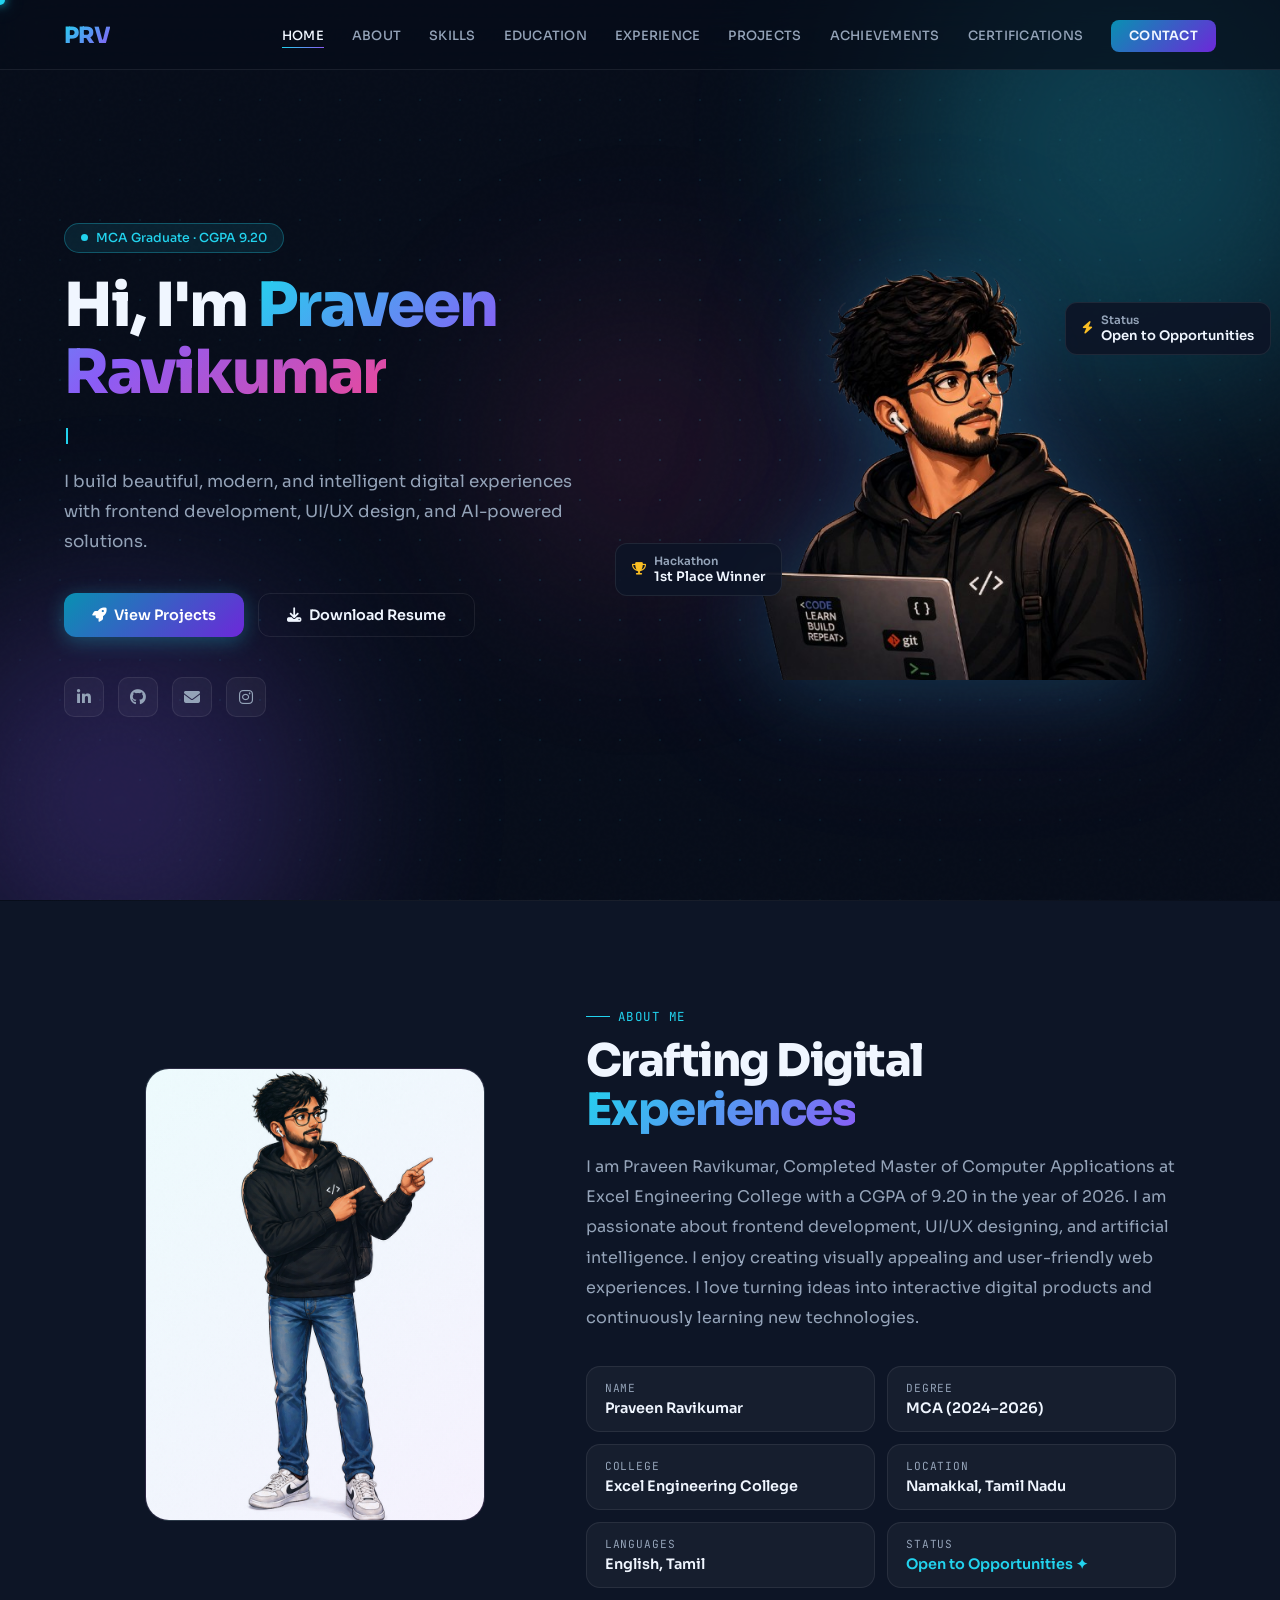
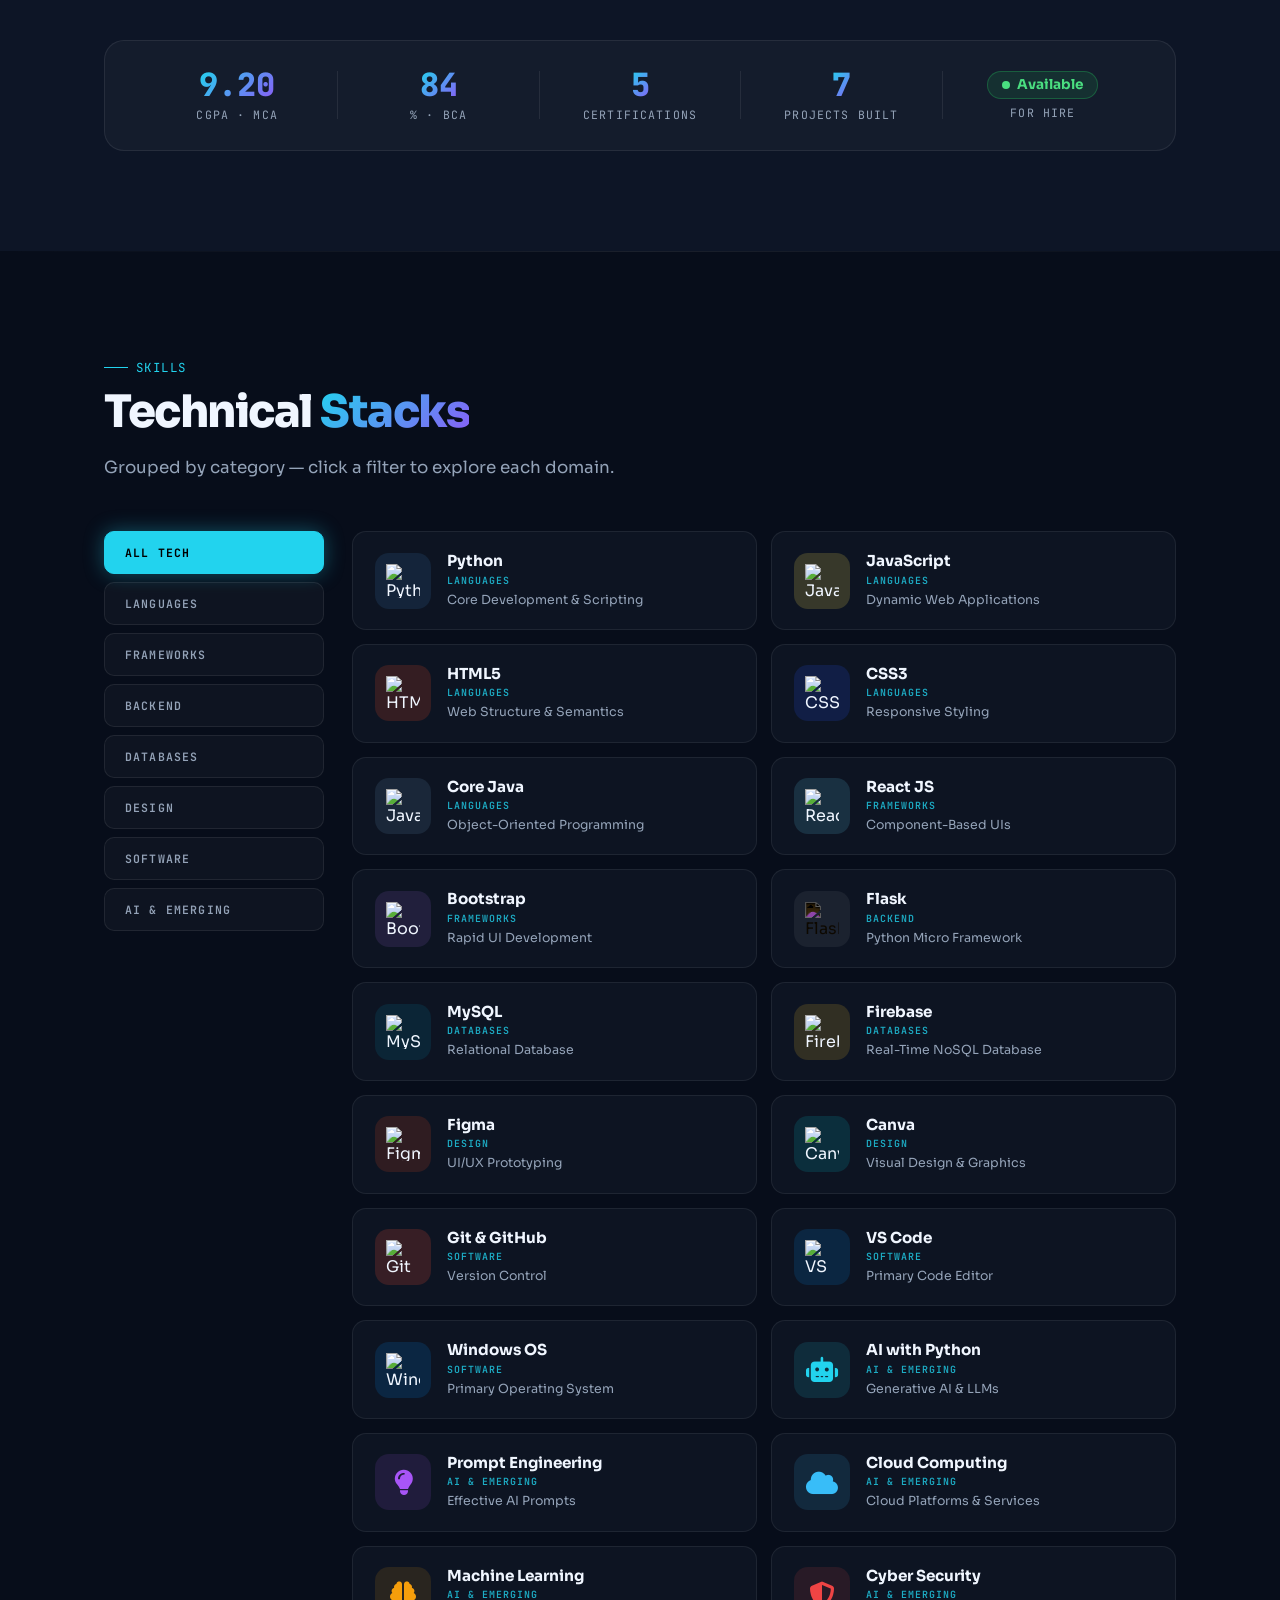
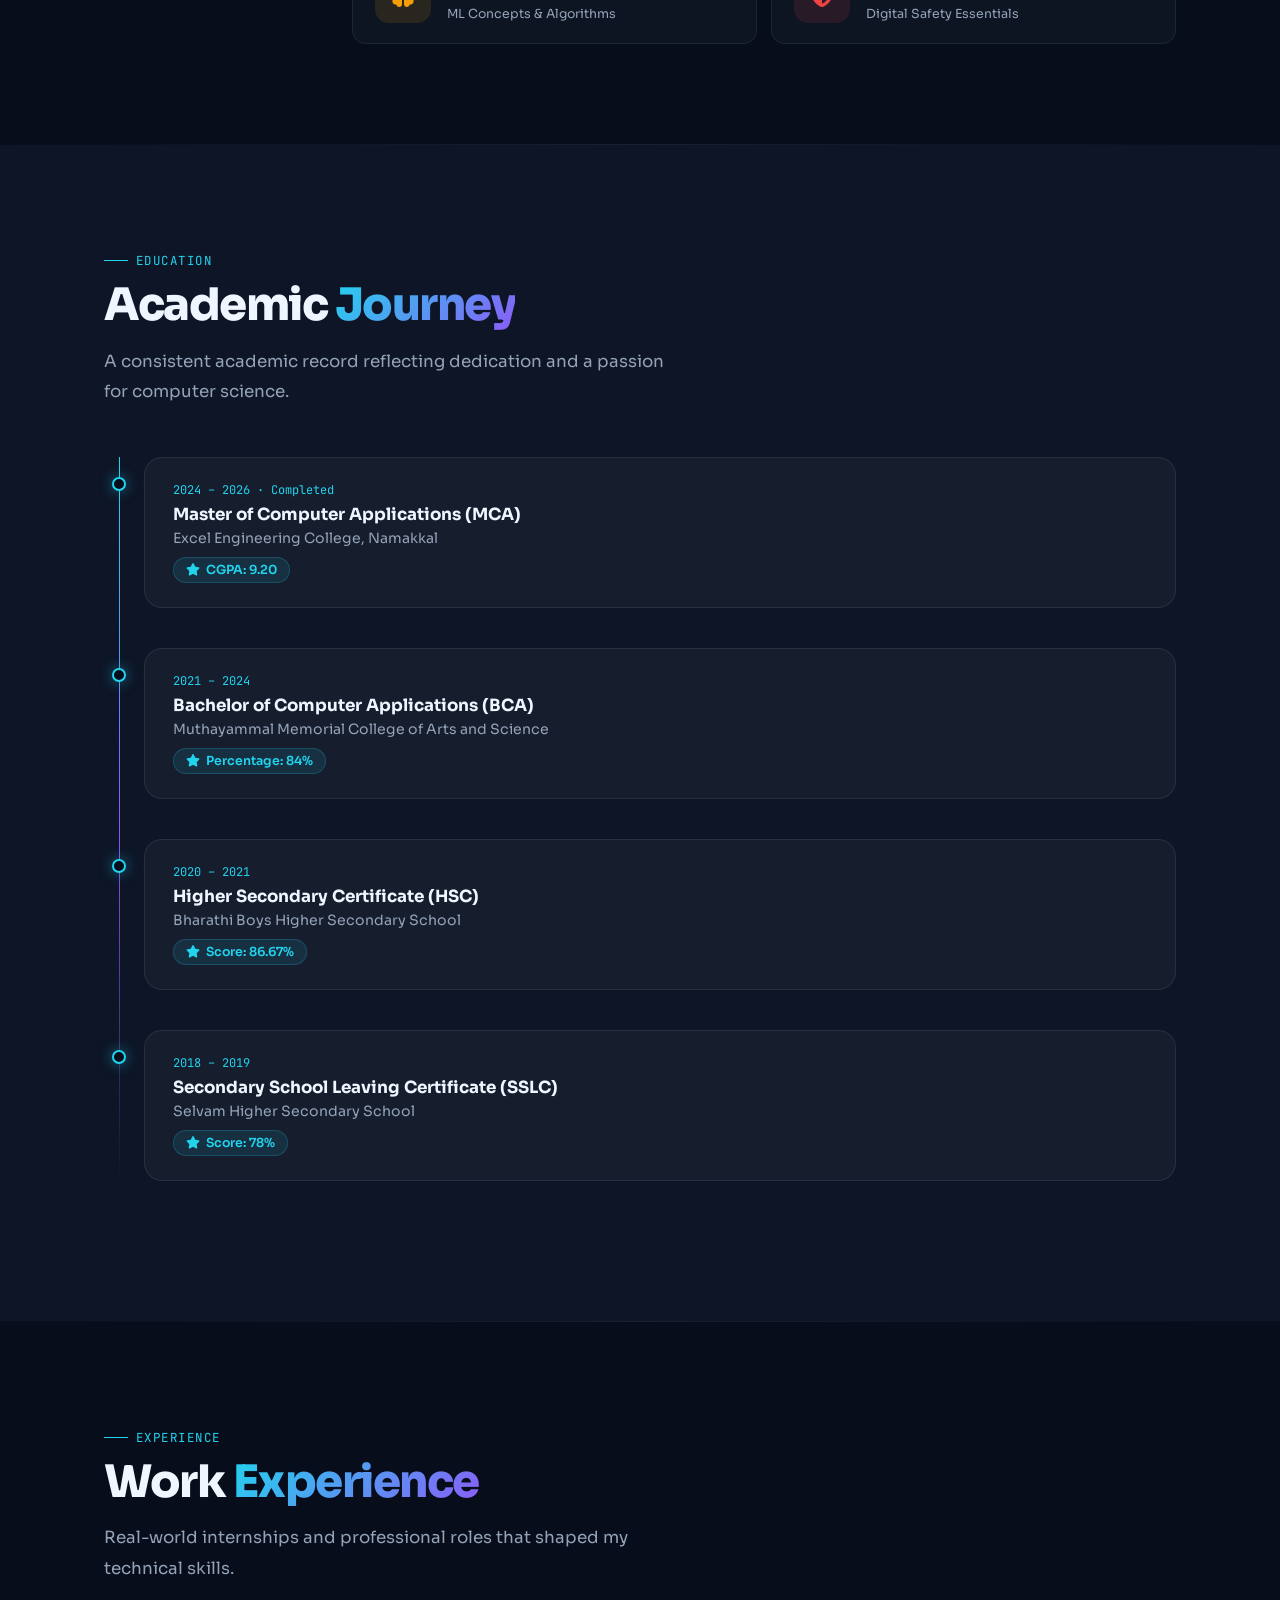
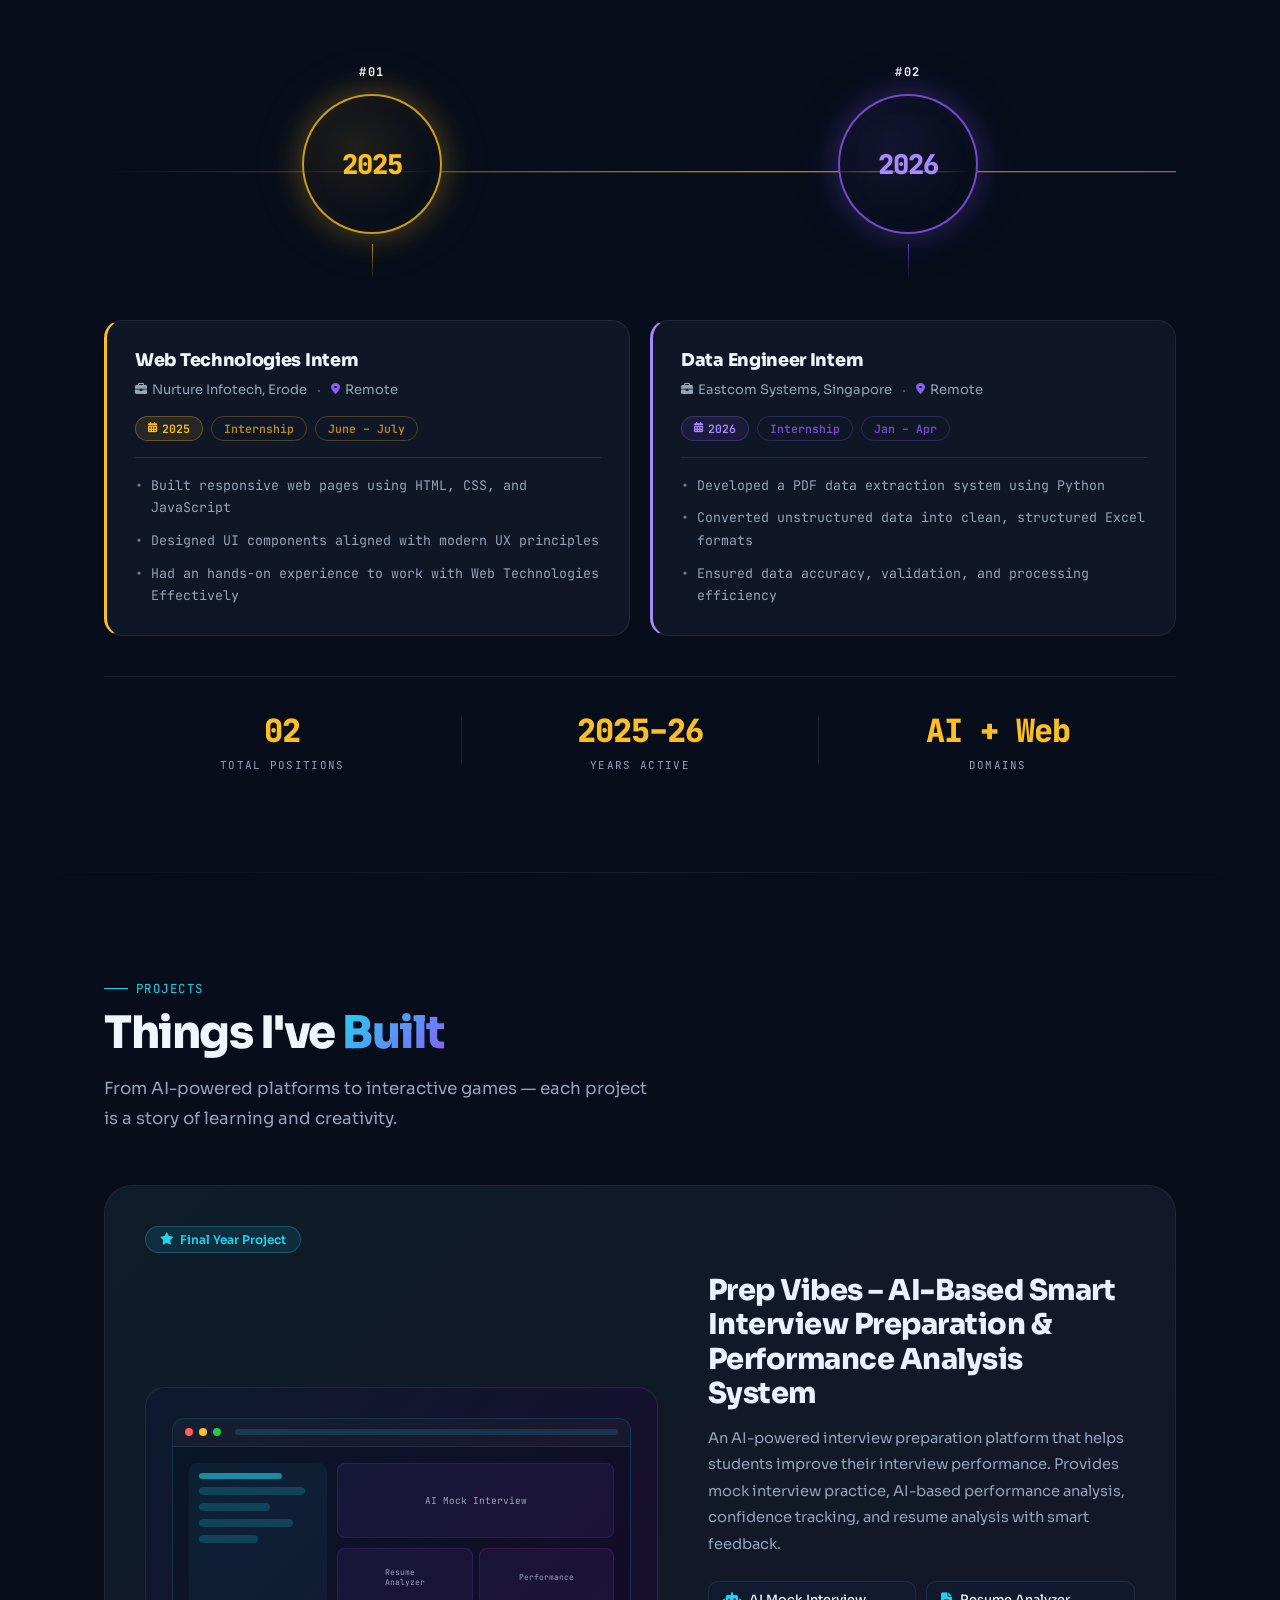
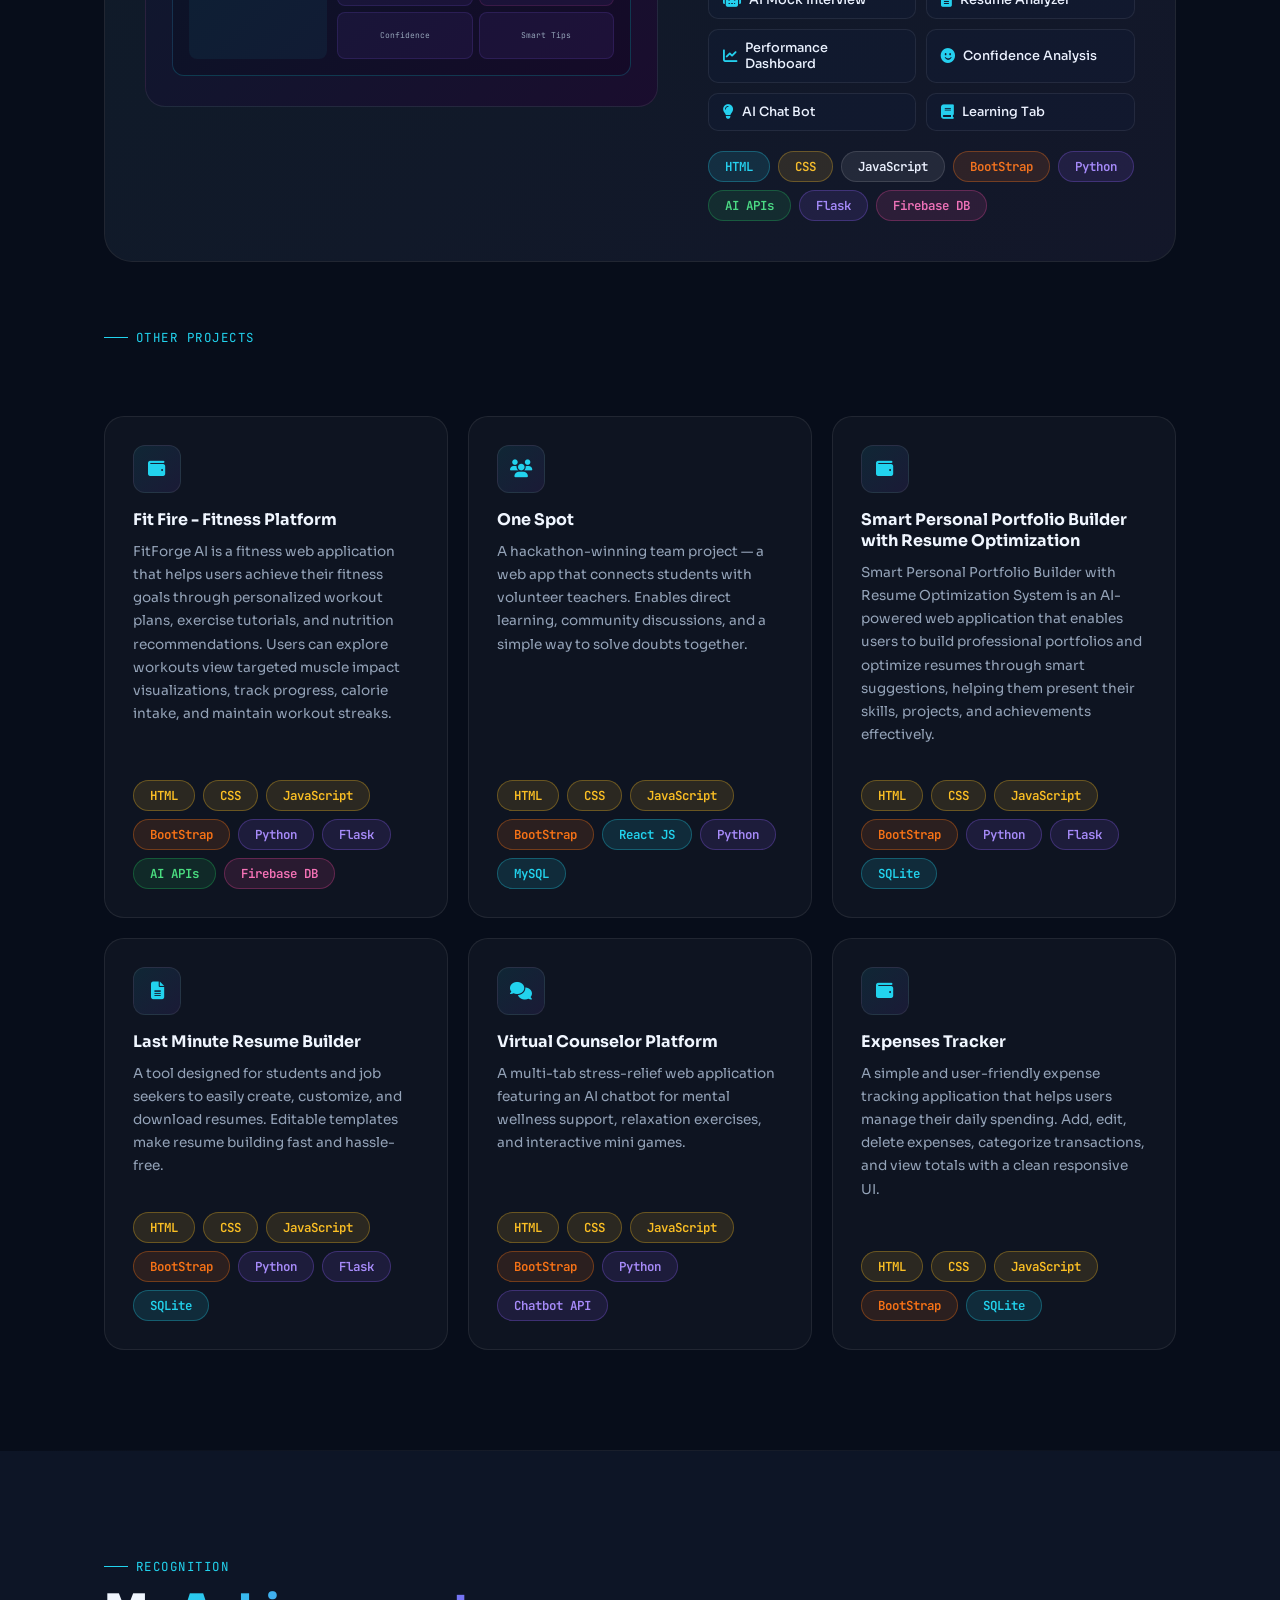
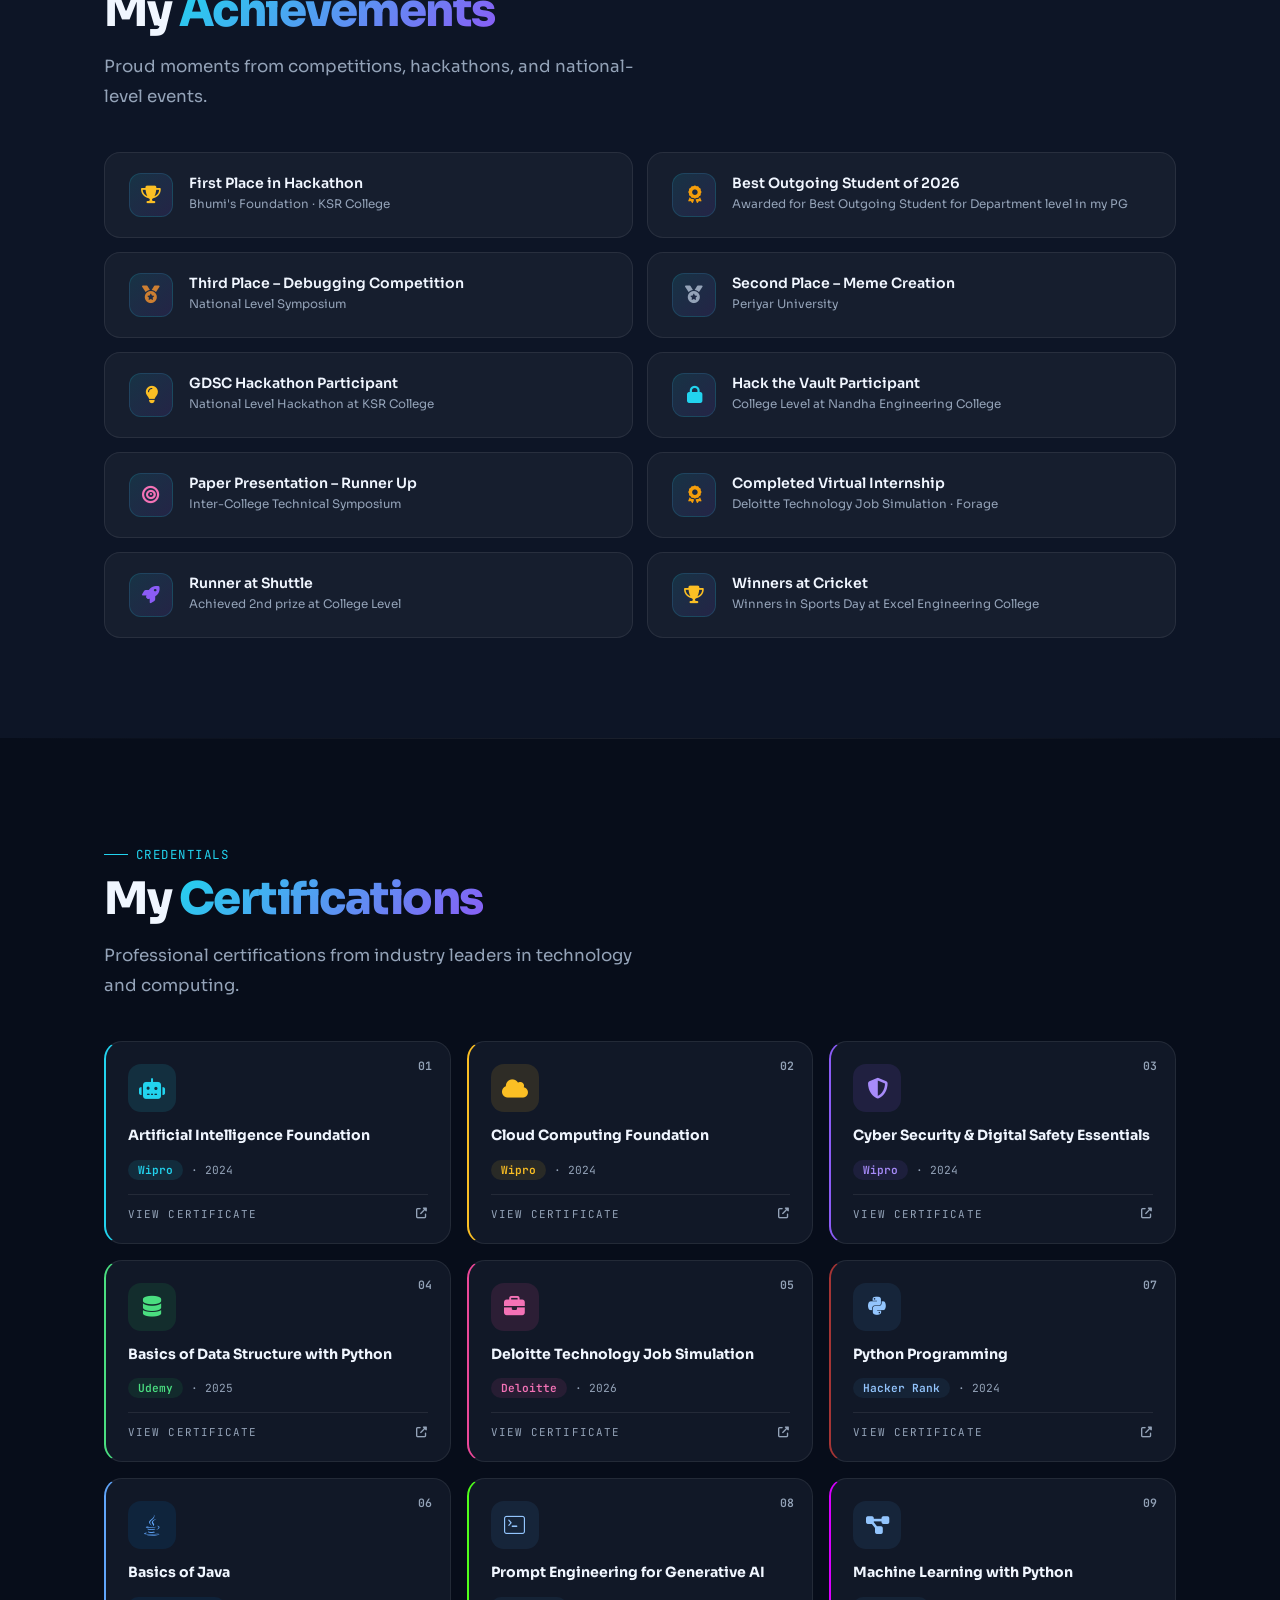
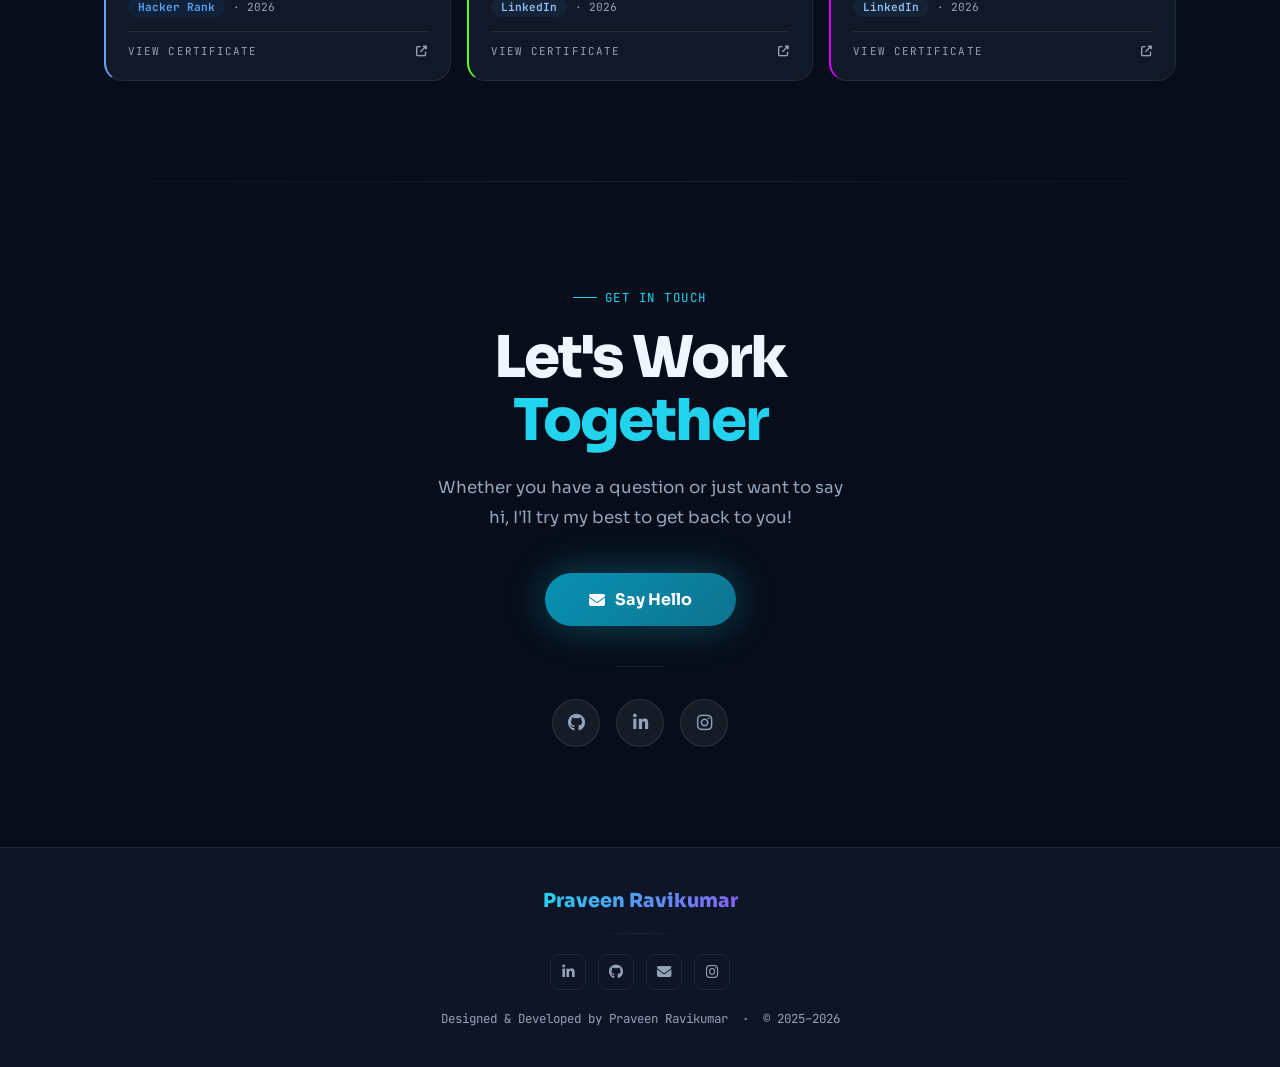
==== commit 7049288f: "updated portfolio" ====
--- a/index.html
+++ b/index.html
@@ -395,7 +395,7 @@
           <div>
             <div class="exp-role">Data Engineer Intern</div>
             <div class="exp-meta">
-              <span class="exp-company"><i class="fas fa-briefcase"></i> Eastcom, Singapore</span>
+              <span class="exp-company"><i class="fas fa-briefcase"></i> Eastcom Systems, Singapore</span>
               <span class="exp-dot">·</span>
               <span class="exp-location"><i class="fas fa-map-marker-alt"></i> Remote</span>
             </div>
@@ -492,6 +492,7 @@
             <span class="tech-pill tp-cyan">HTML</span>
             <span class="tech-pill tp-yellow">CSS</span>
             <span class="tech-pill tp-default">JavaScript</span>
+            <span class="tech-pill tp-blue">BootStrap</span>
             <span class="tech-pill tp-violet">Python</span>
             <span class="tech-pill tp-green">AI APIs</span>
             <span class="tech-pill tp-violet">Flask</span>
@@ -503,52 +504,56 @@
     <div style="margin-top:60px">
       <div class="section-label" style="margin-bottom:30px">Other Projects</div>
       <div class="projects-grid">
+
+        <div class="proj-card reveal" style="transition-delay:0.1s">
+          <div class="proj-icon"><i class="fas fa-wallet"></i></div>
+          <div class="proj-title">Fit Fire - Fitness Platform</div>
+          <div class="proj-desc">FitForge AI is a fitness web application that helps users achieve their fitness goals through personalized workout plans, exercise tutorials, and nutrition recommendations. Users can explore workouts view targeted muscle impact visualizations, track progress, calorie intake, and maintain workout streaks.</div>
+          <div class="tech-pills">
+            <span class="tech-pill tp-yellow">HTML</span><span class="tech-pill tp-yellow">CSS</span><span class="tech-pill tp-yellow">JavaScript</span><span class="tech-pill tp-blue">BootStrap</span><span class="tech-pill tp-violet">Python</span><span class="tech-pill tp-violet">Flask</span><span class="tech-pill tp-green">AI APIs</span><span class="tech-pill tp-pink">Firebase DB</span>
+          </div>
+        </div>
+          <div class="proj-card reveal" style="transition-delay:0.2s">
+          <div class="proj-icon"><i class="fas fa-users"></i></div>
+          <div class="proj-title">One Spot</div>
+          <div class="proj-desc">A hackathon-winning team project — a web app that connects students with volunteer teachers. Enables direct learning, community discussions, and a simple way to solve doubts together.</div>
+          <div class="tech-pills">
+            <span class="tech-pill tp-yellow">HTML</span><span class="tech-pill tp-yellow">CSS</span><span class="tech-pill tp-yellow">JavaScript</span><span class="tech-pill tp-blue">BootStrap</span><span class="tech-pill tp-cyan">React JS</span><span class="tech-pill tp-violet">Python</span><span class="tech-pill tp-cyan">MySQL</span>
+          </div>
+        </div>
+
+        <div class="proj-card reveal" style="transition-delay:0.1s">
+          <div class="proj-icon"><i class="fas fa-wallet"></i></div>
+          <div class="proj-title">Smart Personal Portfolio Builder with Resume Optimization</div>
+          <div class="proj-desc">Smart Personal Portfolio Builder with Resume Optimization System is an AI-powered web application that enables users to build professional portfolios and optimize resumes through smart suggestions, helping them present their skills, projects, and achievements effectively.</div>
+          <div class="tech-pills">
+            <span class="tech-pill tp-yellow">HTML</span><span class="tech-pill tp-yellow">CSS</span><span class="tech-pill tp-yellow">JavaScript</span><span class="tech-pill tp-blue">BootStrap</span><span class="tech-pill tp-violet">Python</span><span class="tech-pill tp-violet">Flask</span><span class="tech-pill tp-cyan">SQLite</span>
+          </div>
+        </div>
+        <div class="proj-card reveal" style="transition-delay:0.3s">
+          <div class="proj-icon"><i class="fas fa-file-alt"></i></div>
+          <div class="proj-title">Last Minute Resume Builder</div>
+          <div class="proj-desc">A tool designed for students and job seekers to easily create, customize, and download resumes. Editable templates make resume building fast and hassle-free.</div>
+          <div class="tech-pills">
+            <span class="tech-pill tp-yellow">HTML</span><span class="tech-pill tp-yellow">CSS</span><span class="tech-pill tp-yellow">JavaScript</span><span class="tech-pill tp-blue">BootStrap</span><span class="tech-pill tp-violet">Python</span><span class="tech-pill tp-violet">Flask</span><span class="tech-pill tp-cyan">SQLite</span>
+          </div>
+        </div>
+        
         <div class="proj-card reveal">
           <div class="proj-icon"><i class="fas fa-comments"></i></div>
           <div class="proj-title">Virtual Counselor Platform</div>
           <div class="proj-desc">A multi-tab stress-relief web application featuring an AI chatbot for mental wellness support, relaxation exercises, and interactive mini games.</div>
           <div class="tech-pills">
-            <span class="tech-pill tp-yellow">HTML</span><span class="tech-pill tp-yellow">CSS</span><span class="tech-pill tp-yellow">JavaScript</span><span class="tech-pill tp-violet">Python</span><span class="tech-pill tp-violet">Chatbot API</span>
-          </div>
-        </div>
+            <span class="tech-pill tp-yellow">HTML</span><span class="tech-pill tp-yellow">CSS</span><span class="tech-pill tp-yellow">JavaScript</span><span class="tech-pill tp-blue">BootStrap</span><span class="tech-pill tp-violet">Python</span><span class="tech-pill tp-violet">Chatbot API</span>
+          </div>
+        </div>
+
         <div class="proj-card reveal" style="transition-delay:0.1s">
           <div class="proj-icon"><i class="fas fa-wallet"></i></div>
           <div class="proj-title">Expenses Tracker</div>
           <div class="proj-desc">A simple and user-friendly expense tracking application that helps users manage their daily spending. Add, edit, delete expenses, categorize transactions, and view totals with a clean responsive UI.</div>
           <div class="tech-pills">
-            <span class="tech-pill tp-yellow">HTML</span><span class="tech-pill tp-yellow">CSS</span><span class="tech-pill tp-yellow">JavaScript</span><span class="tech-pill tp-cyan">SQLite</span>
-          </div>
-        </div>
-        <div class="proj-card reveal" style="transition-delay:0.2s">
-          <div class="proj-icon"><i class="fas fa-users"></i></div>
-          <div class="proj-title">One Spot</div>
-          <div class="proj-desc">A hackathon-winning team project — a web app that connects students with volunteer teachers. Enables direct learning, community discussions, and a simple way to solve doubts together.</div>
-          <div class="tech-pills">
-            <span class="tech-pill tp-yellow">HTML</span><span class="tech-pill tp-yellow">CSS</span><span class="tech-pill tp-yellow">JavaScript</span><span class="tech-pill tp-cyan">React JS</span><span class="tech-pill tp-violet">Python</span><span class="tech-pill tp-cyan">MySQL</span>
-          </div>
-        </div>
-        <div class="proj-card reveal" style="transition-delay:0.3s">
-          <div class="proj-icon"><i class="fas fa-file-alt"></i></div>
-          <div class="proj-title">Last Minute Resume Builder</div>
-          <div class="proj-desc">A tool designed for students and job seekers to easily create, customize, and download resumes. Editable templates make resume building fast and hassle-free.</div>
-          <div class="tech-pills">
-            <span class="tech-pill tp-yellow">HTML</span><span class="tech-pill tp-yellow">CSS</span><span class="tech-pill tp-yellow">JavaScript</span><span class="tech-pill tp-violet">Python</span><span class="tech-pill tp-violet">Flask</span><span class="tech-pill tp-cyan">SQLite</span>
-          </div>
-        </div>
-        <div class="proj-card reveal" style="transition-delay:0.1s">
-          <div class="proj-icon"><i class="fas fa-wallet"></i></div>
-          <div class="proj-title">Expenses Tracker</div>
-          <div class="proj-desc">A simple and user-friendly expense tracking application that helps users manage their daily spending. Add, edit, delete expenses, categorize transactions, and view totals with a clean responsive UI.</div>
-          <div class="tech-pills">
-            <span class="tech-pill tp-yellow">HTML</span><span class="tech-pill tp-yellow">CSS</span><span class="tech-pill tp-yellow">JavaScript</span><span class="tech-pill tp-cyan">SQLite</span>
-          </div>
-        </div>
-        <div class="proj-card reveal" style="transition-delay:0.1s">
-          <div class="proj-icon"><i class="fas fa-wallet"></i></div>
-          <div class="proj-title">Expenses Tracker</div>
-          <div class="proj-desc">A simple and user-friendly expense tracking application that helps users manage their daily spending. Add, edit, delete expenses, categorize transactions, and view totals with a clean responsive UI.</div>
-          <div class="tech-pills">
-            <span class="tech-pill tp-yellow">HTML</span><span class="tech-pill tp-yellow">CSS</span><span class="tech-pill tp-yellow">JavaScript</span><span class="tech-pill tp-cyan">SQLite</span>
+            <span class="tech-pill tp-yellow">HTML</span><span class="tech-pill tp-yellow">CSS</span><span class="tech-pill tp-yellow">JavaScript</span><span class="tech-pill tp-blue">BootStrap</span><span class="tech-pill tp-cyan">SQLite</span>
           </div>
         </div>
       </div>
@@ -685,46 +690,46 @@
         <div class="cert-view-row">VIEW CERTIFICATE <i class="fas fa-external-link-alt"></i></div>
       </div>
 
-      <div class="cert-card" style="border-left-color:#60a5fa" onclick="openCert('Microsoft Office 365 Productivity Suite','Microsoft','2024','Productivity','fa-microsoft','Microsoft','certificates/ms-office.jpg')">
-        <span class="cert-num">06</span>
-        <div class="cert-icon-box" style="background:rgba(0,120,212,0.12)"><i class="fab fa-microsoft" style="color:#60a5fa;font-size:1.3rem"></i></div>
-        <div class="cert-title">Microsoft Office 365 Productivity Suite</div>
-        <div class="cert-meta">
-          <span class="cert-issuer" style="background:rgba(0,120,212,0.1);color:#60a5fa">Microsoft</span>
-          <span class="cert-year">· 2024</span>
-        </div>
-        <div class="cert-view-row">VIEW CERTIFICATE <i class="fas fa-external-link-alt"></i></div>
-      </div>
-
-      <div class="cert-card" style="border-left-color:#a53535" onclick="openCert('Python for Beginners – Full Course','Simplilearn','2024','Programming','fa-python','Simplilearn','certificates/python-beginners.jpg')">
+      <div class="cert-card" style="border-left-color:#a53535" onclick="openCert('Python Programming','Hacker Rank','2026','Programming','fab fa-hackerrank','Hacker Rank','certificates/python_certificate.jpg')">
         <span class="cert-num">07</span>
         <div class="cert-icon-box" style="background:rgba(53,114,165,0.15)"><i class="fab fa-python" style="color:#93c5fd;font-size:1.3rem"></i></div>
-        <div class="cert-title">Python for Beginners – Full Course</div>
-        <div class="cert-meta">
-          <span class="cert-issuer" style="background:rgba(53,114,165,0.12);color:#93c5fd">Simplilearn</span>
+        <div class="cert-title">Python Programming </div>
+        <div class="cert-meta">
+          <span class="cert-issuer" style="background:rgba(53,114,165,0.12);color:#93c5fd">Hacker Rank</span>
           <span class="cert-year">· 2024</span>
         </div>
         <div class="cert-view-row">VIEW CERTIFICATE <i class="fas fa-external-link-alt"></i></div>
       </div>
 
-      <div class="cert-card" style="border-left-color:#50ff1b" onclick="openCert('Python for Beginners – Full Course','Simplilearn','2024','Programming','fa-python','Simplilearn','certificates/python-beginners.jpg')">
+      <div class="cert-card" style="border-left-color:#60a5fa" onclick="openCert('Basics of Java','Hacker Rank','2026','Productivity','fab fa-hackerrank','Microsoft','certificates/java_certificate.jpg')">
+        <span class="cert-num">06</span>
+        <div class="cert-icon-box" style="background:rgba(0,120,212,0.12)"><i class="fab fa-java" style="color:#60a5fa;font-size:1.3rem"></i></div>
+        <div class="cert-title">Basics of Java</div>
+        <div class="cert-meta">
+          <span class="cert-issuer" style="background:rgba(0,120,212,0.1);color:#60a5fa">Hacker Rank</span>
+          <span class="cert-year">· 2026</span>
+        </div>
+        <div class="cert-view-row">VIEW CERTIFICATE <i class="fas fa-external-link-alt"></i></div>
+      </div>
+
+      <div class="cert-card" style="border-left-color:#50ff1b" onclick="openCert('Prompt Engineering for Generatiev AI','LinkedIn','2026','Prompt Engineering','fa-brands fa-linkedin','LinkedIn','certificates/prompt_engineering.png')">
         <span class="cert-num">08</span>
-        <div class="cert-icon-box" style="background:rgba(53,114,165,0.15)"><i class="fab fa-python" style="color:#93c5fd;font-size:1.3rem"></i></div>
-        <div class="cert-title">Python for Beginners – Full Course</div>
-        <div class="cert-meta">
-          <span class="cert-issuer" style="background:rgba(53,114,165,0.12);color:#93c5fd">Simplilearn</span>
-          <span class="cert-year">· 2024</span>
-        </div>
-        <div class="cert-view-row">VIEW CERTIFICATE <i class="fas fa-external-link-alt"></i></div>
-      </div>
-
-      <div class="cert-card" style="border-left-color:#d900ff" onclick="openCert('Python for Beginners – Full Course','Simplilearn','2024','Programming','fa-python','Simplilearn','certificates/python-beginners.jpg')">
+        <div class="cert-icon-box" style="background:rgba(53,114,165,0.15)"><i class="bi bi-terminal" style="color:#93c5fd;font-size:1.3rem"></i></div>
+        <div class="cert-title">Prompt Engineering for Generative AI</div>
+        <div class="cert-meta">
+          <span class="cert-issuer" style="background:rgba(53,114,165,0.12);color:#93c5fd">LinkedIn</span>
+          <span class="cert-year">· 2026</span>
+        </div>
+        <div class="cert-view-row">VIEW CERTIFICATE <i class="fas fa-external-link-alt"></i></div>
+      </div>
+
+      <div class="cert-card" style="border-left-color:#d900ff" onclick="openCert('Machine Learning with Python','Linkedin','2026','Machine Learning','fa-brands fa-linkedin','LinkedIn','certificates/mlwith_python.jpg')">
         <span class="cert-num">09</span>
-        <div class="cert-icon-box" style="background:rgba(53,114,165,0.15)"><i class="fab fa-python" style="color:#93c5fd;font-size:1.3rem"></i></div>
-        <div class="cert-title">Python for Beginners – Full Course</div>
-        <div class="cert-meta">
-          <span class="cert-issuer" style="background:rgba(53,114,165,0.12);color:#93c5fd">Simplilearn</span>
-          <span class="cert-year">· 2024</span>
+        <div class="cert-icon-box" style="background:rgba(53,114,165,0.15)"><i class="fa-solid fa-diagram-project" style="color:#93c5fd;font-size:1.3rem"></i></div>
+        <div class="cert-title">Machine Learning with Python</div>
+        <div class="cert-meta">
+          <span class="cert-issuer" style="background:rgba(53,114,165,0.12);color:#93c5fd">LinkedIn</span>
+          <span class="cert-year">· 2026</span>
         </div>
         <div class="cert-view-row">VIEW CERTIFICATE <i class="fas fa-external-link-alt"></i></div>
       </div>
--- a/praveen-portfolio.css
+++ b/praveen-portfolio.css
@@ -190,6 +190,11 @@
 .tp-green{background:rgba(34,197,94,0.12);border:1px solid rgba(34,197,94,0.3);color:#4ade80}
 .tp-cyan{background:rgba(34,211,238,0.12);border:1px solid rgba(34,211,238,0.3);color:var(--cyan)}
 .tp-pink{background:rgba(236,72,153,0.12);border:1px solid rgba(236,72,153,0.3);color:#f472b6}
+.tp-blue{
+  background: rgba(249, 115, 22, 0.12);
+  border: 1px solid rgba(249, 115, 22, 0.35);
+  color: #f97316;
+}
 .projects-grid{display:grid;grid-template-columns:repeat(auto-fit,minmax(280px,1fr));gap:20px;margin-top:40px}
 .proj-card{padding:28px;border-radius:20px;background:rgba(255,255,255,0.03);border:1px solid var(--border);transition:all 0.3s;display:flex;flex-direction:column}
 .proj-card:hover{border-color:rgba(34,211,238,0.2);transform:translateY(-6px);box-shadow:0 20px 40px rgba(0,0,0,0.3)}
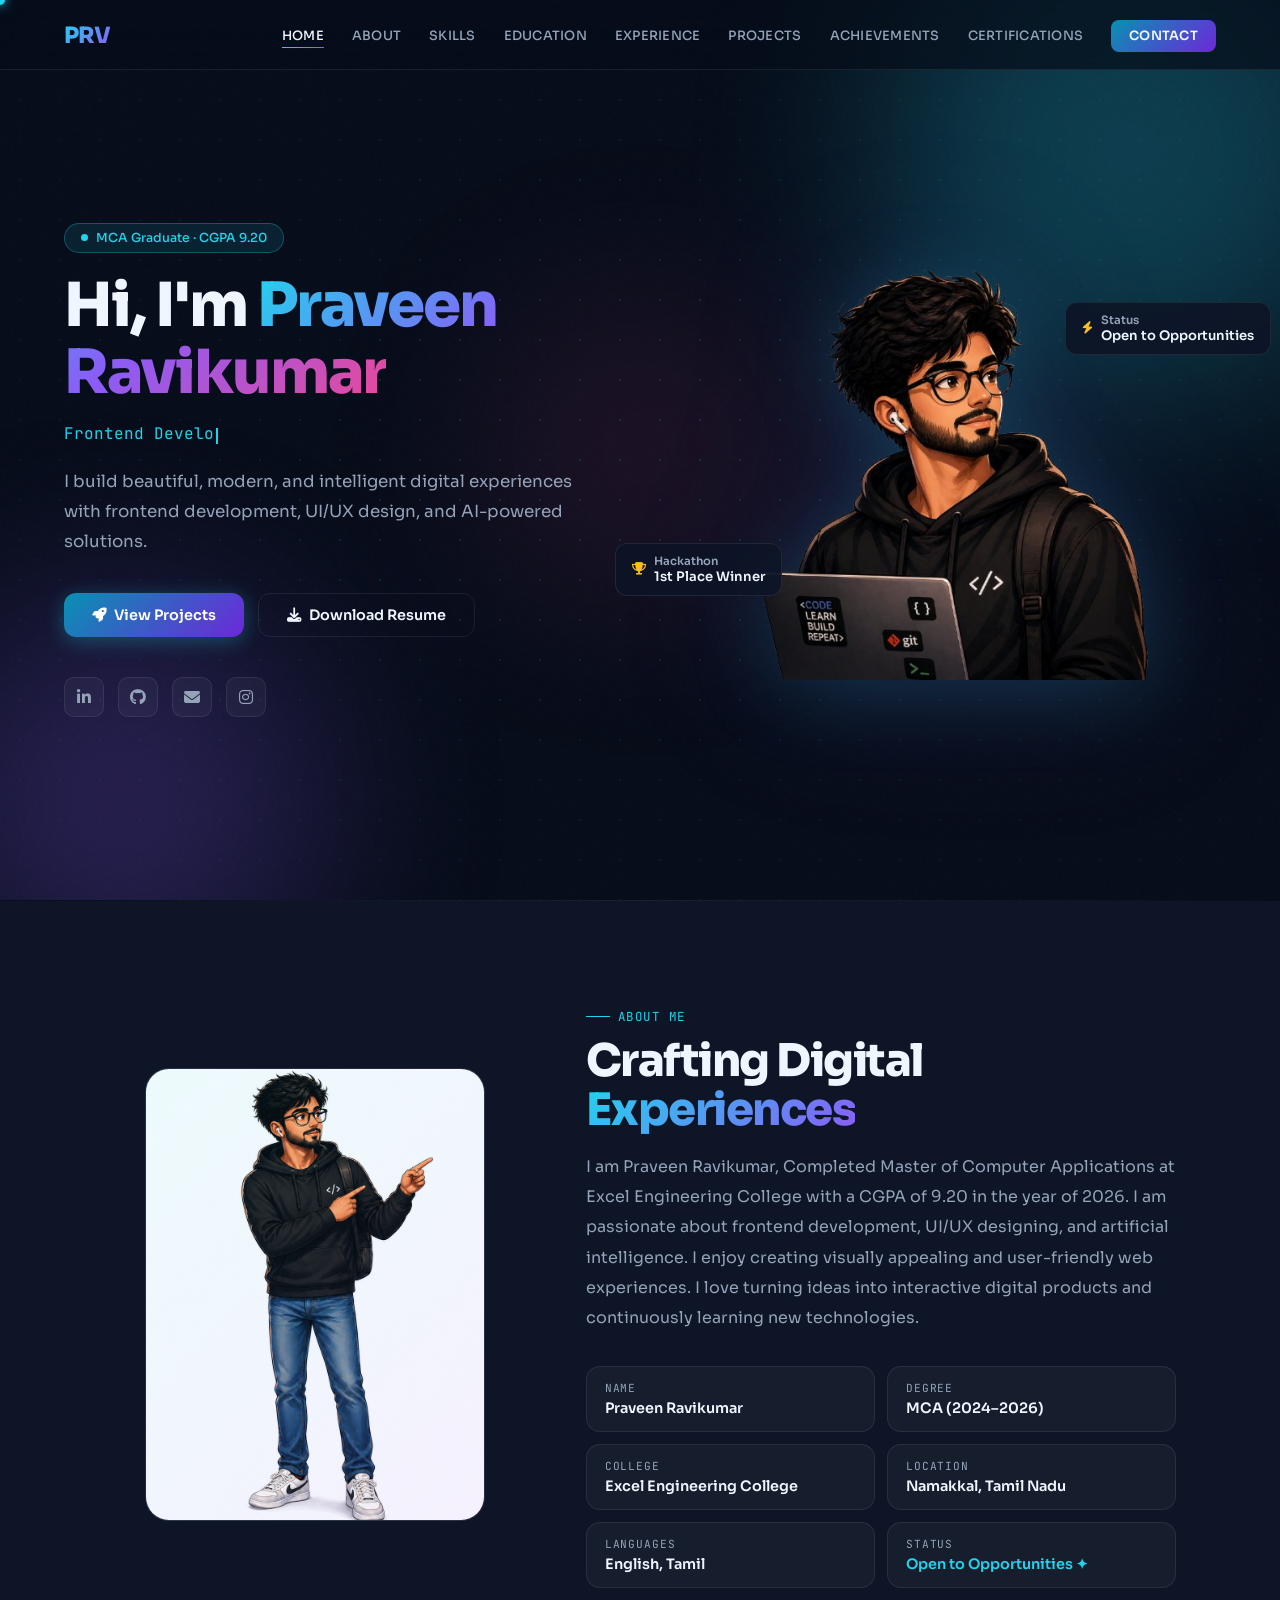
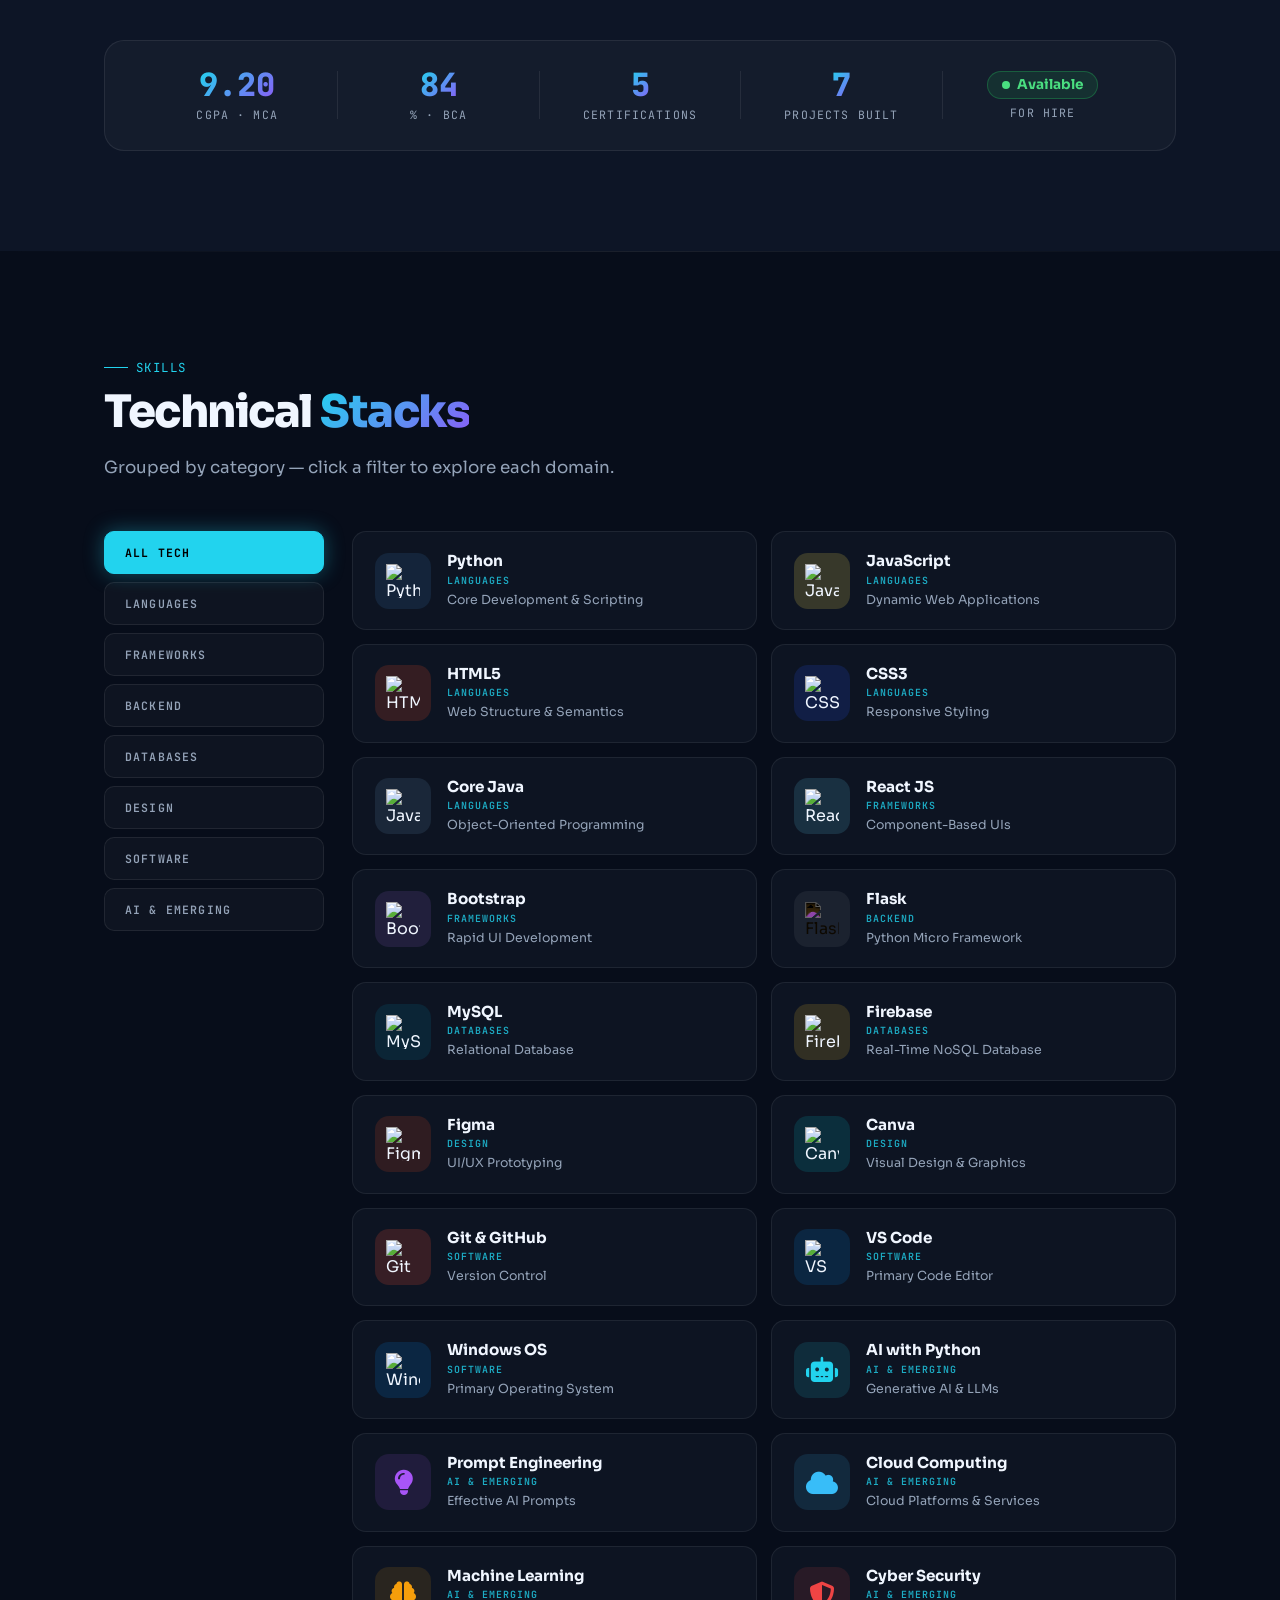
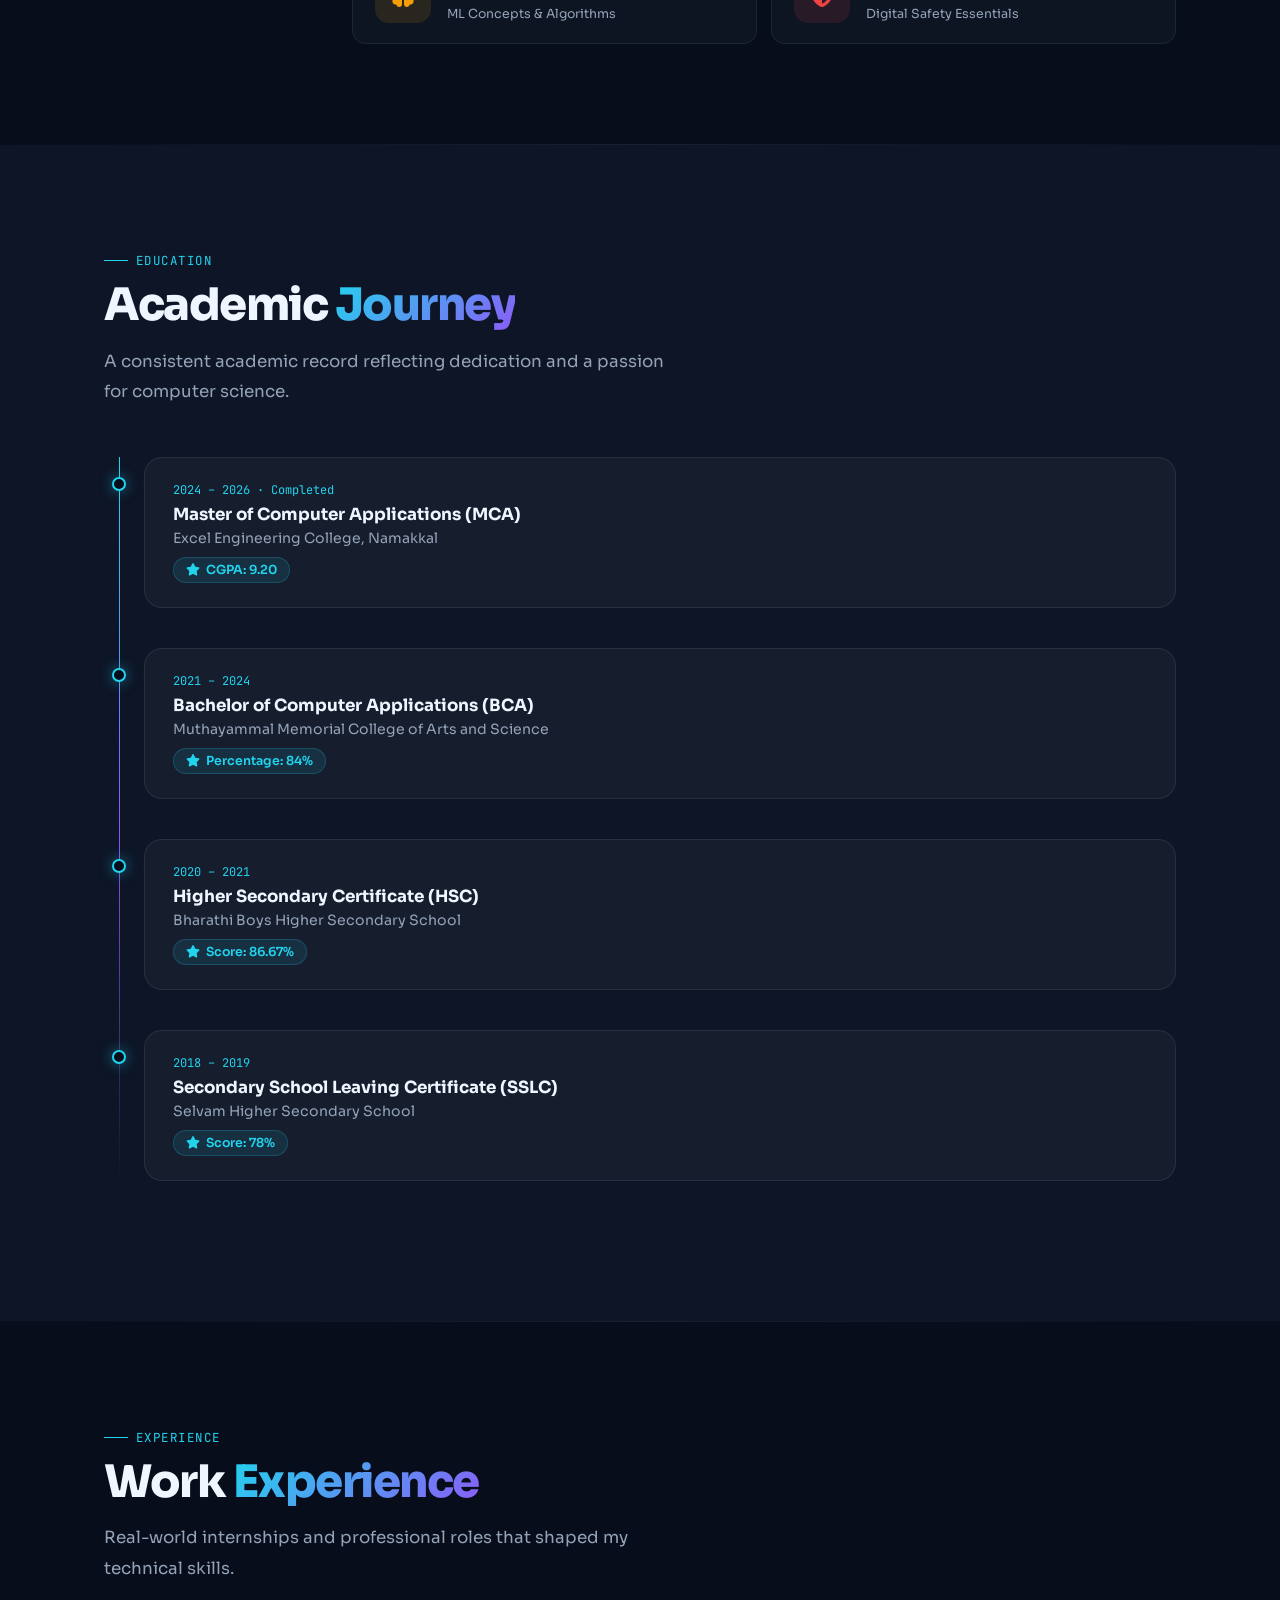
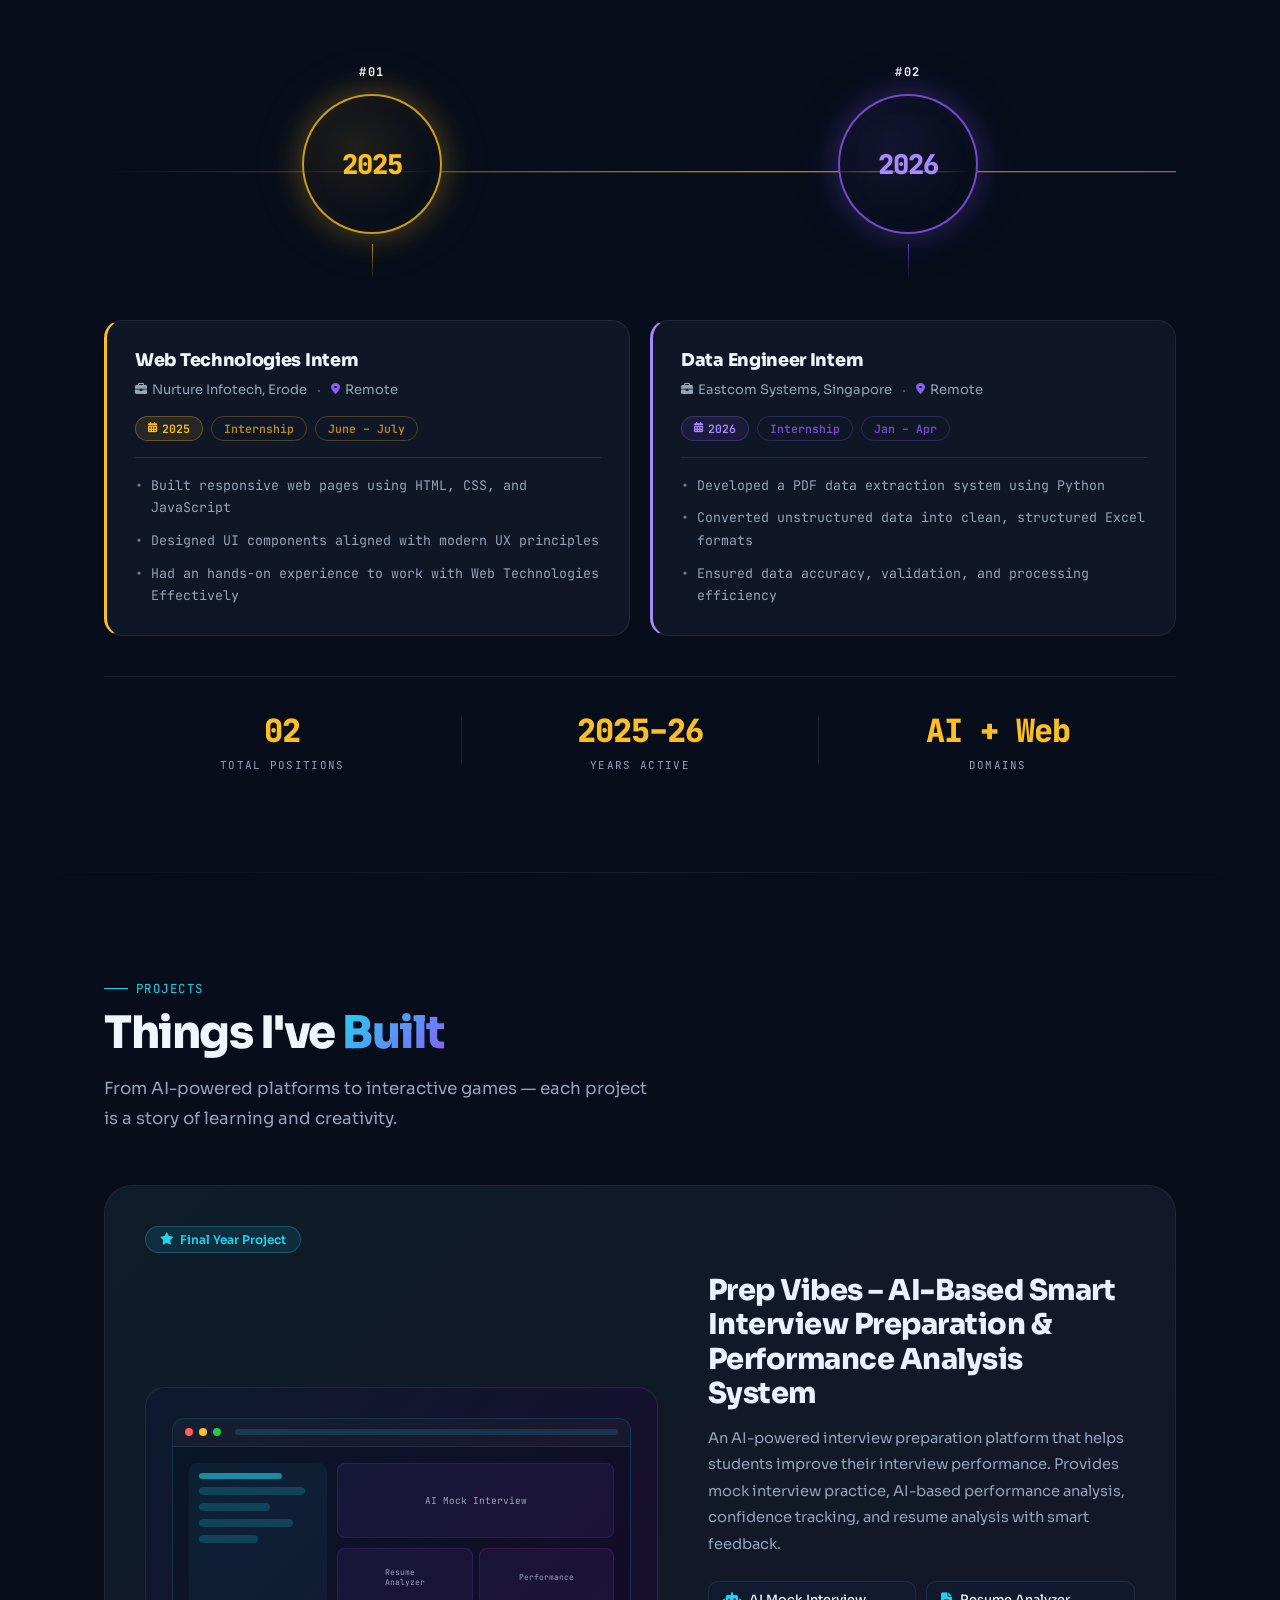
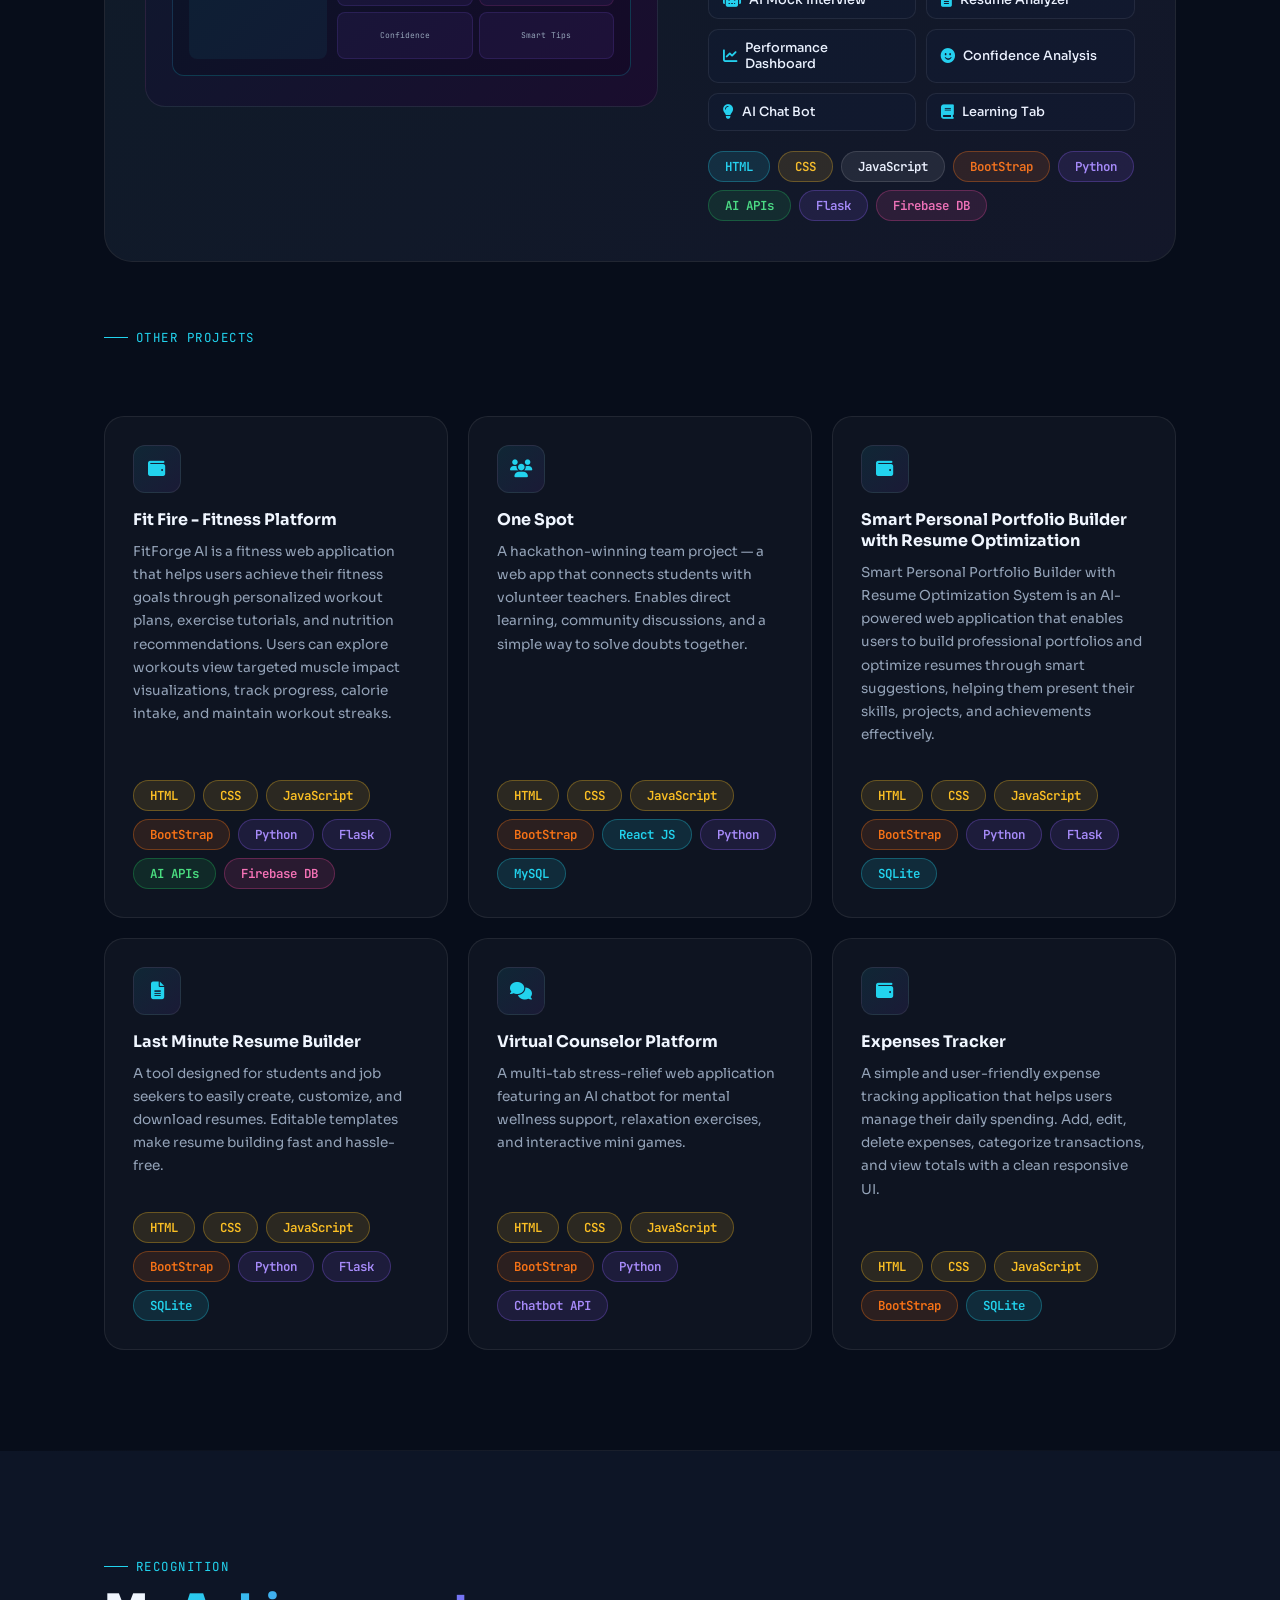
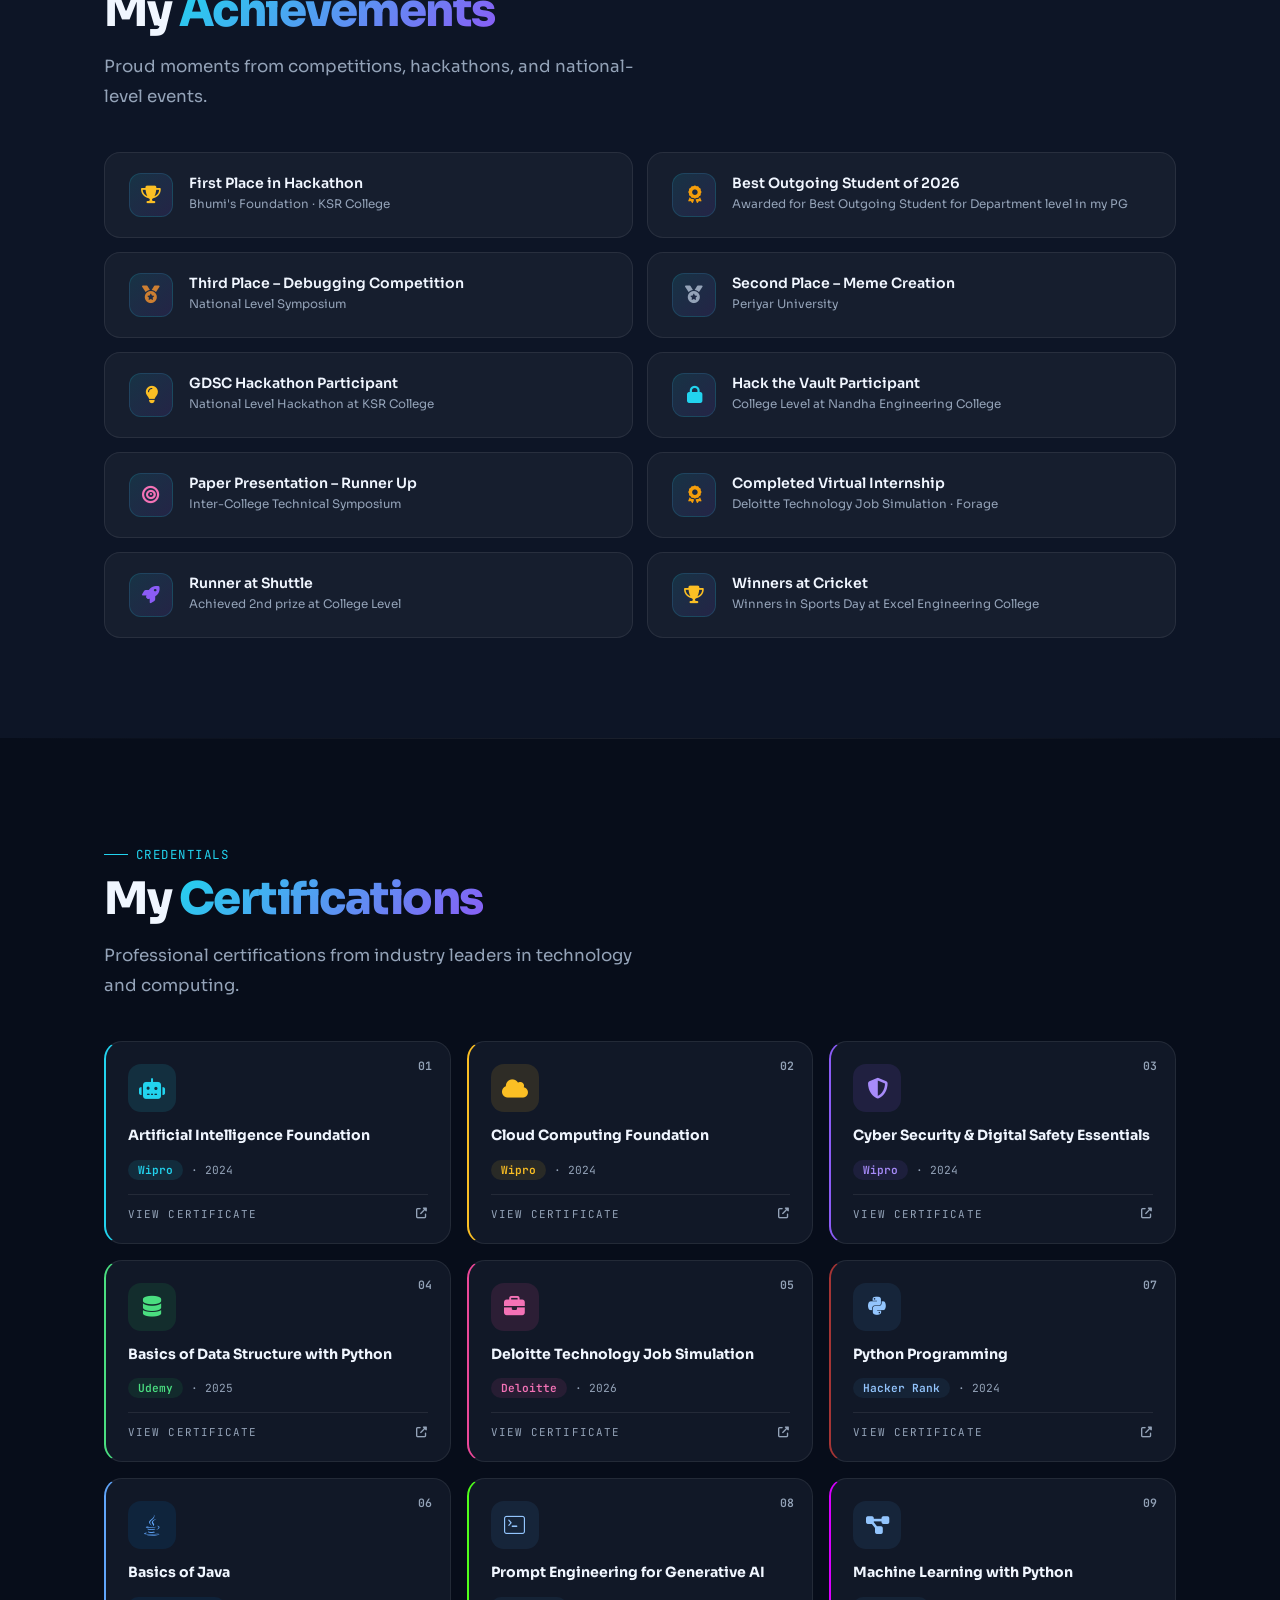
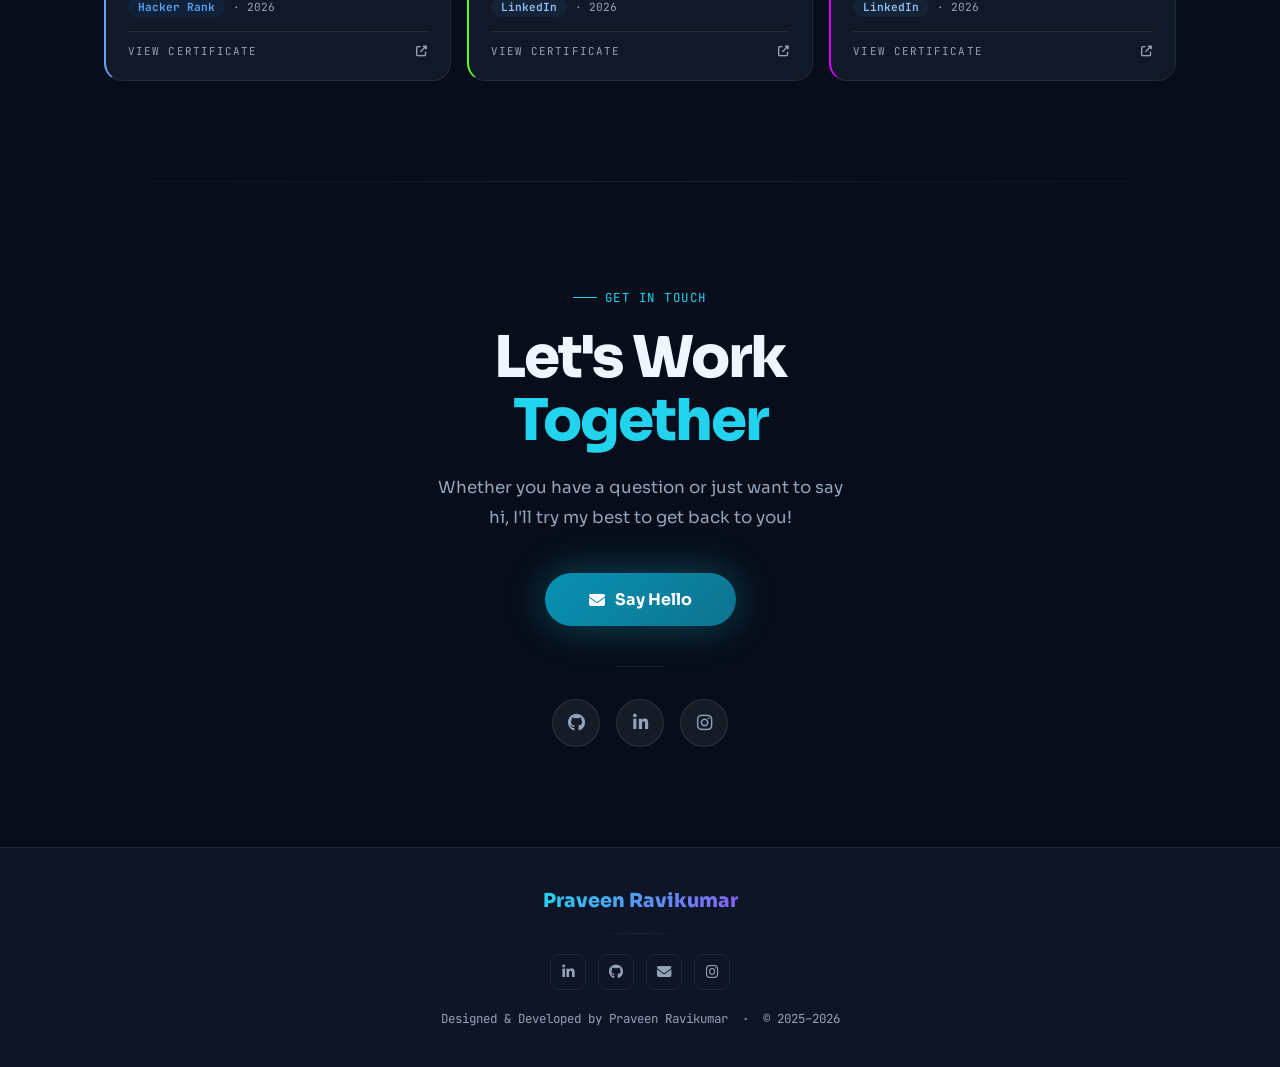
==== commit 1fbf10bd: "updated portfolio 2" ====
--- a/index.html
+++ b/index.html
@@ -89,7 +89,7 @@
       <p class="hero-desc">I build beautiful, modern, and intelligent digital experiences with frontend development, UI/UX design, and AI-powered solutions.</p>
       <div class="hero-btns">
         <a href="#projects" class="btn-primary"><i class="fas fa-rocket"></i> View Projects</a>
-        <a href="assets/PRAVEEN RESUME APR UPDATED.pdf.pdf" download="Praveen_Ravikumar_Resume.pdf" class="btn-secondary">
+        <a href="assets/PRAVEEN R CV.pdf" download="Praveen_Ravikumar_Resume.pdf" class="btn-secondary">
           <i class="fas fa-download"></i> Download Resume
         </a>
       </div>
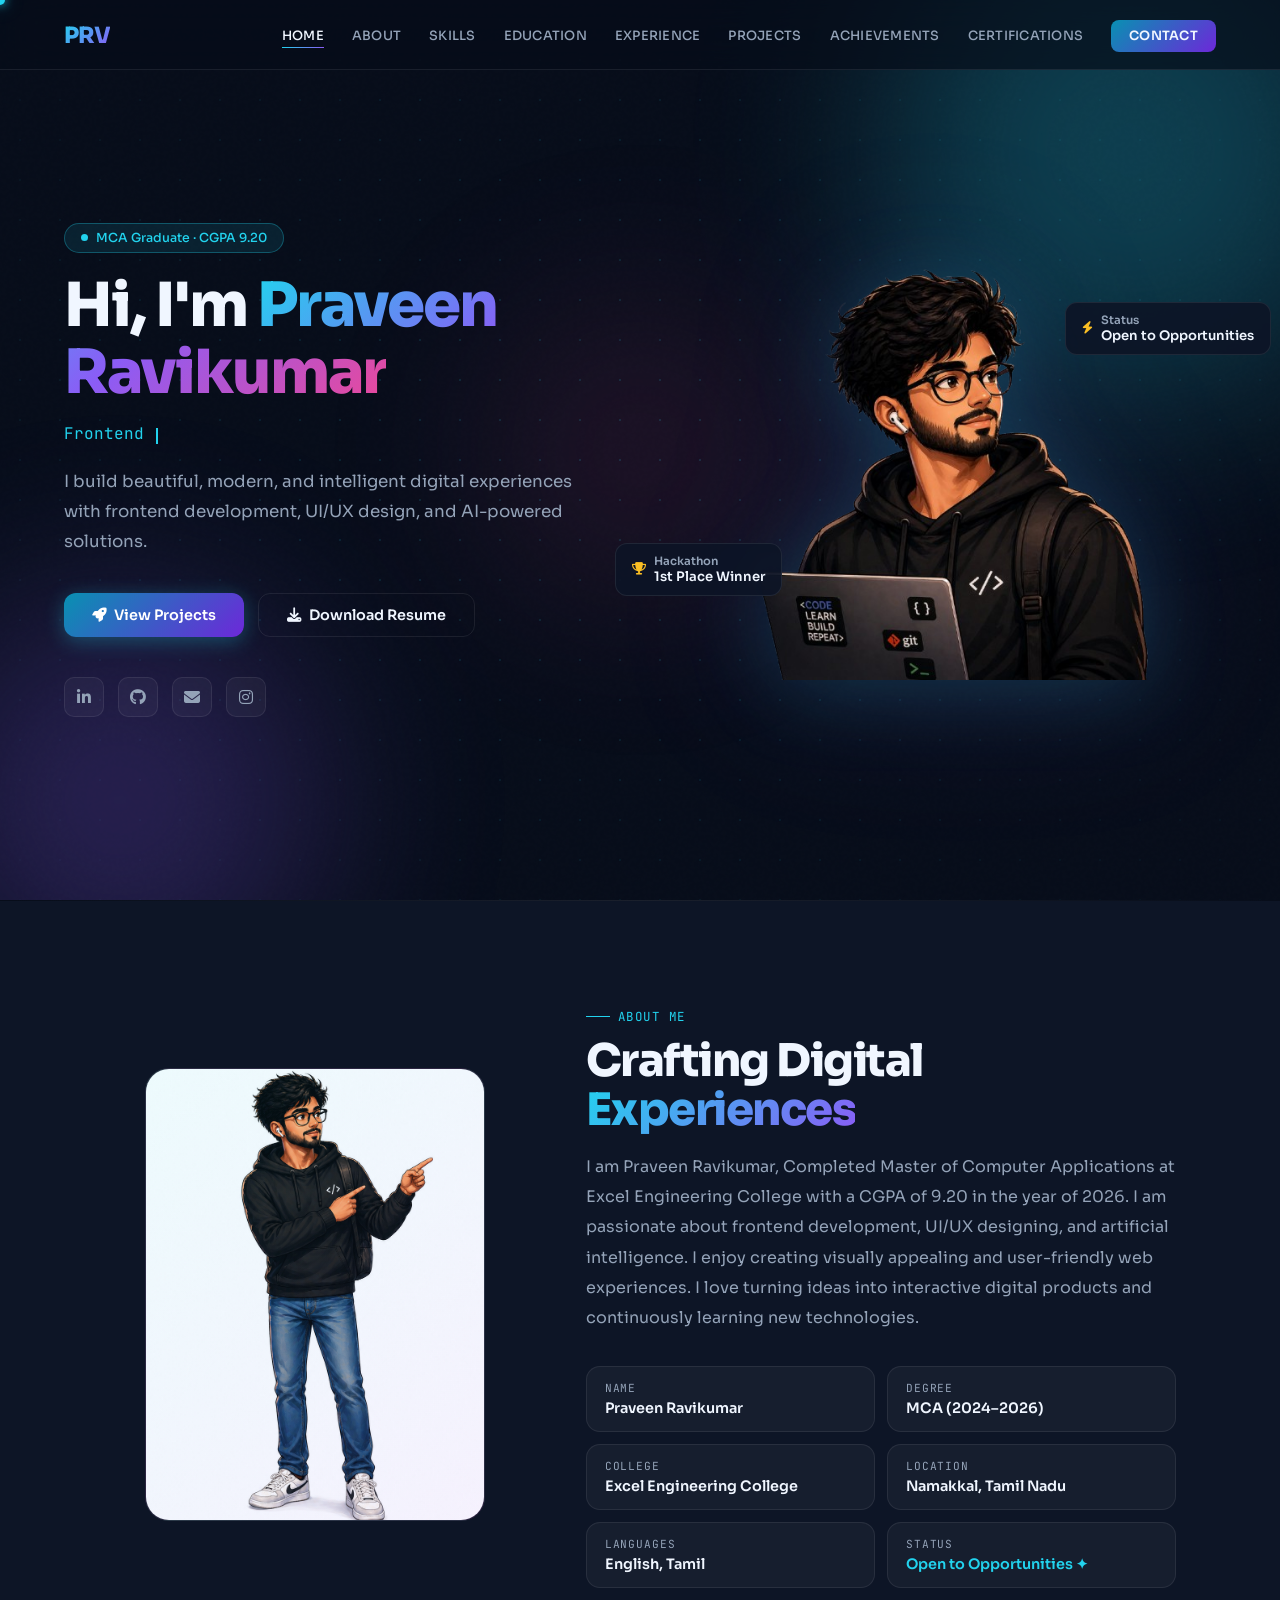
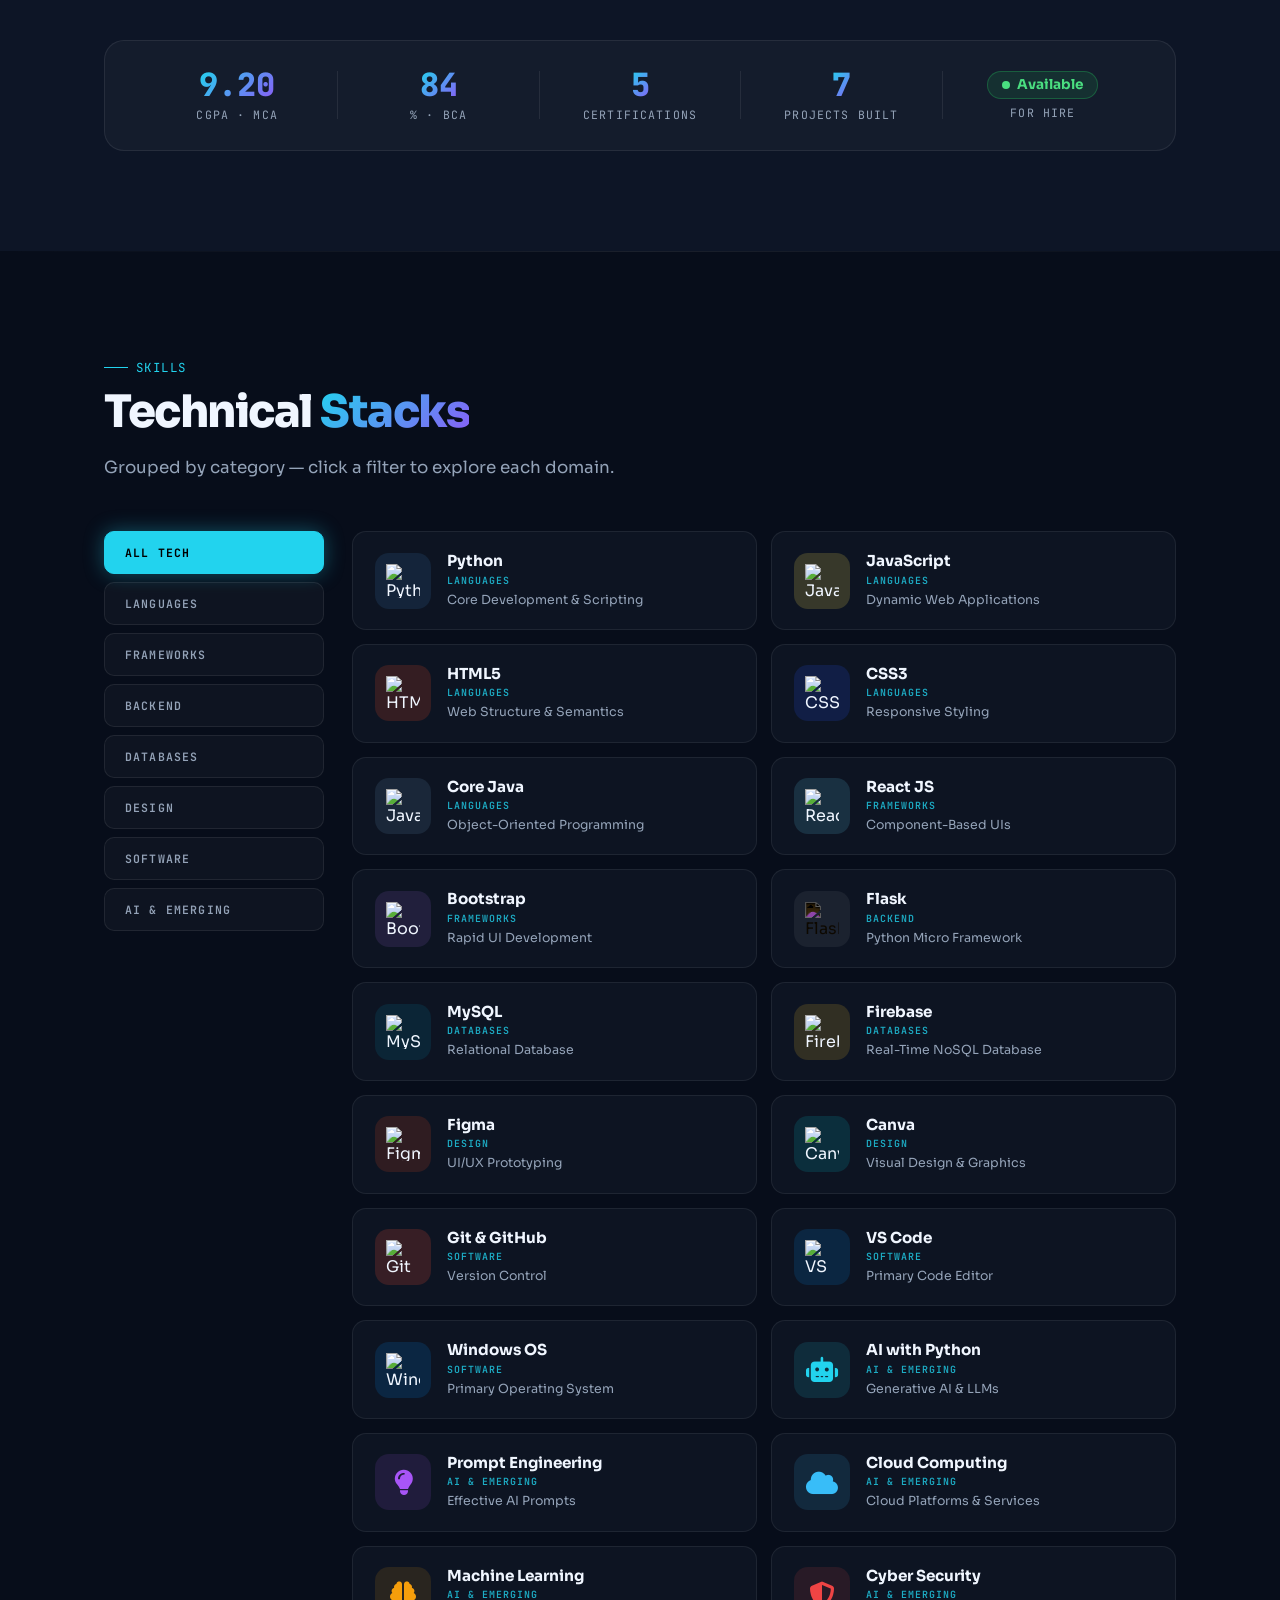
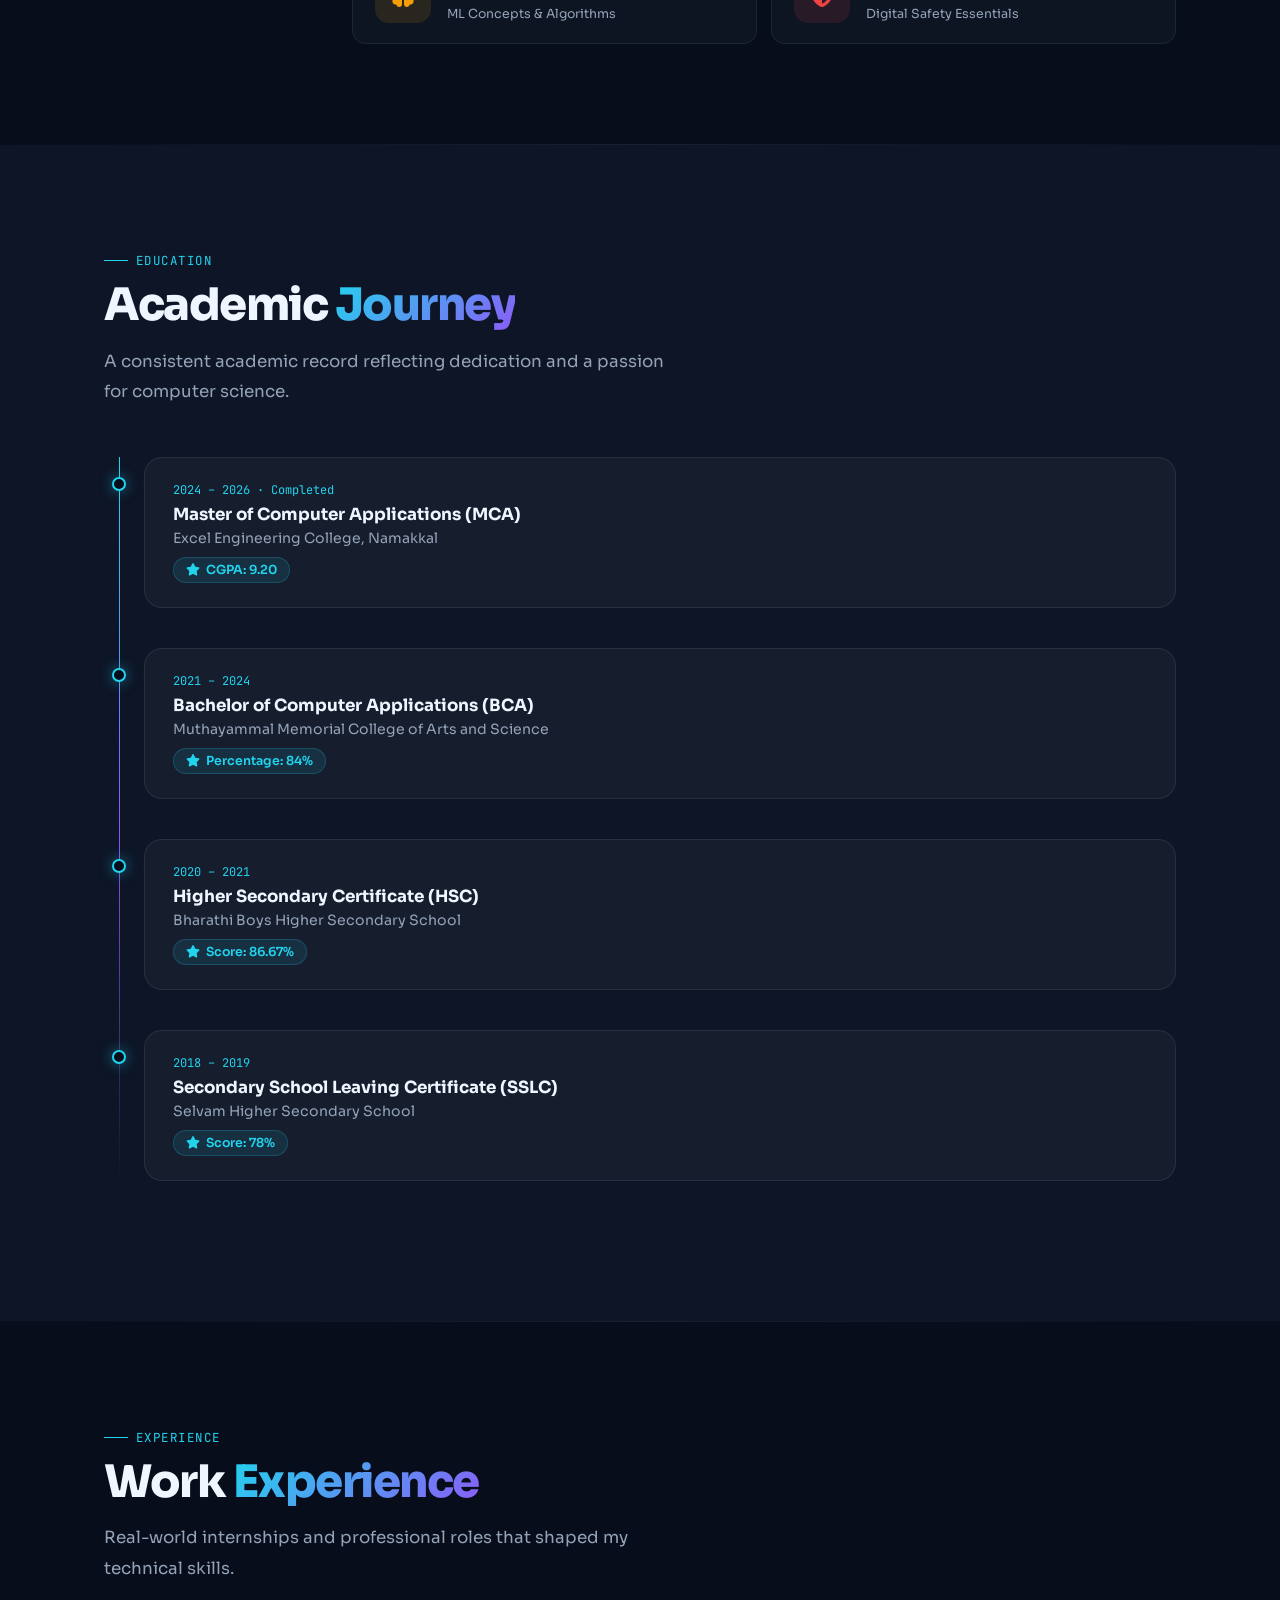
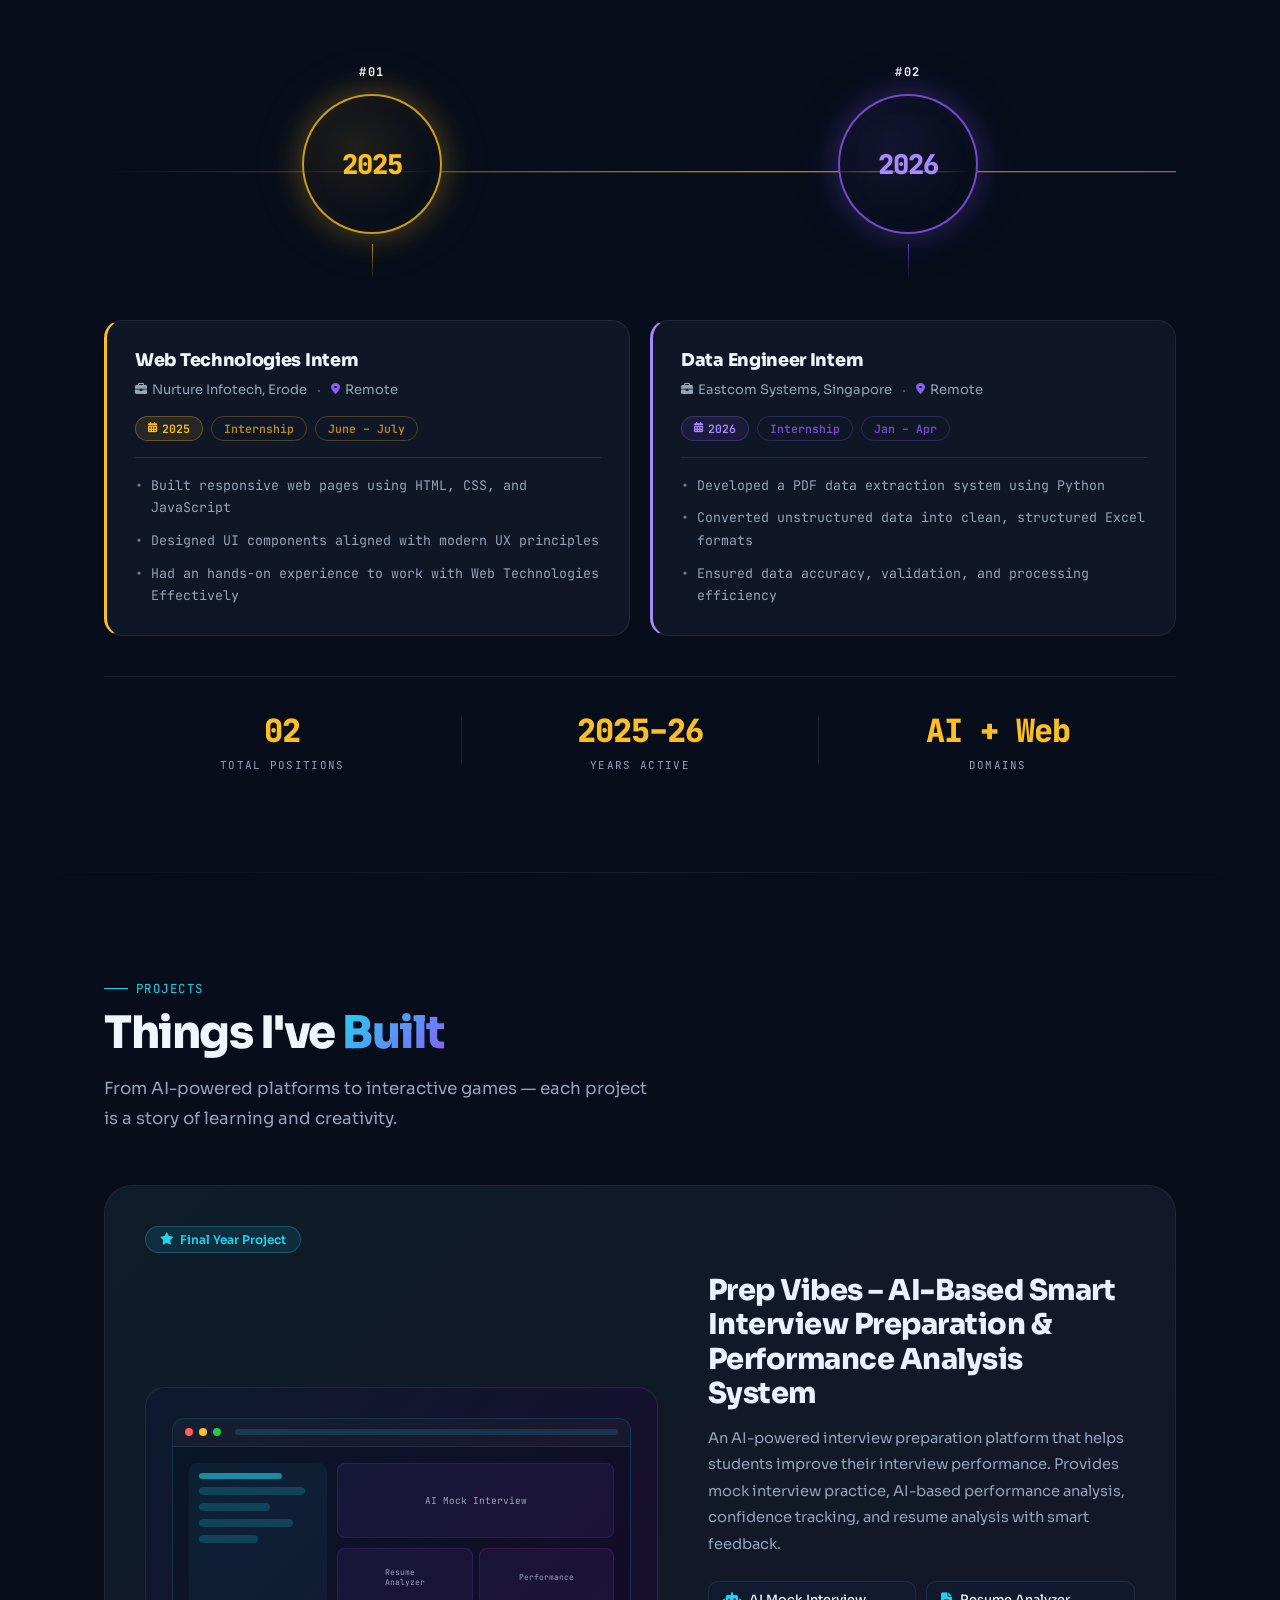
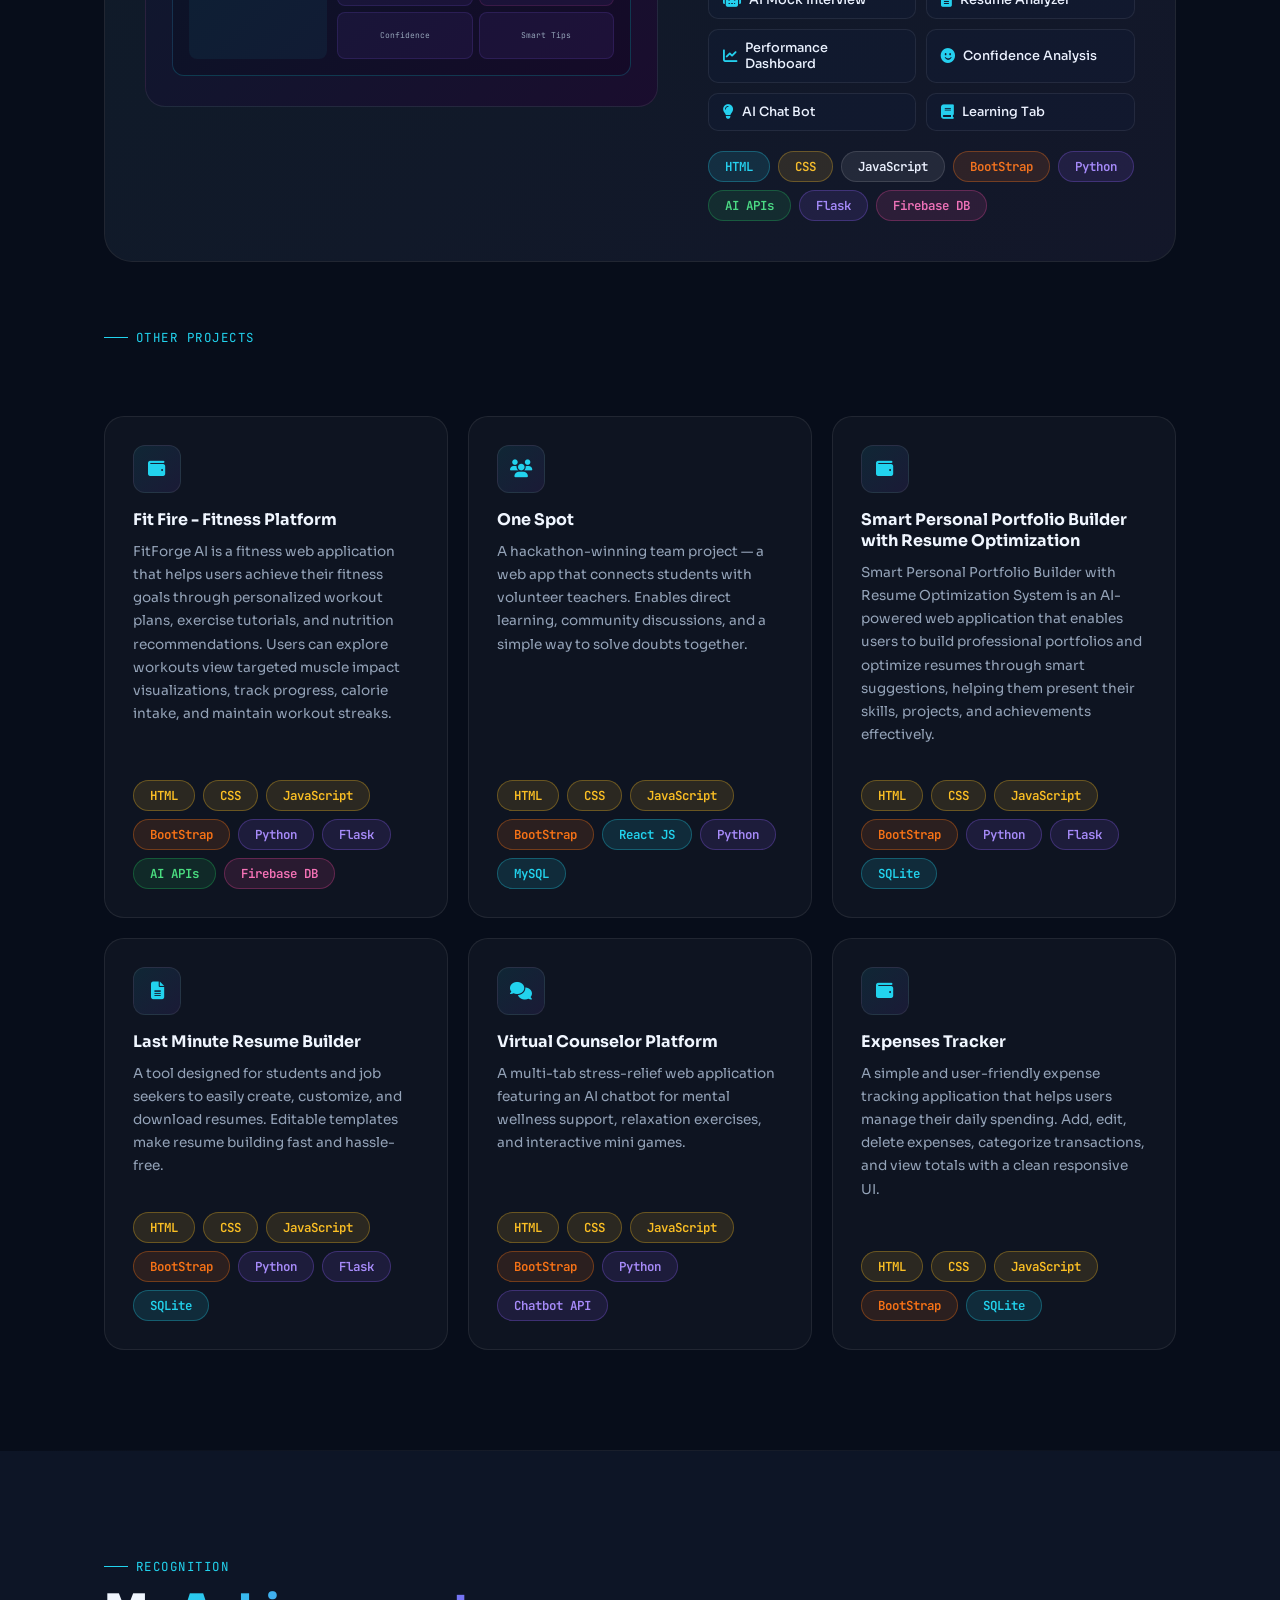
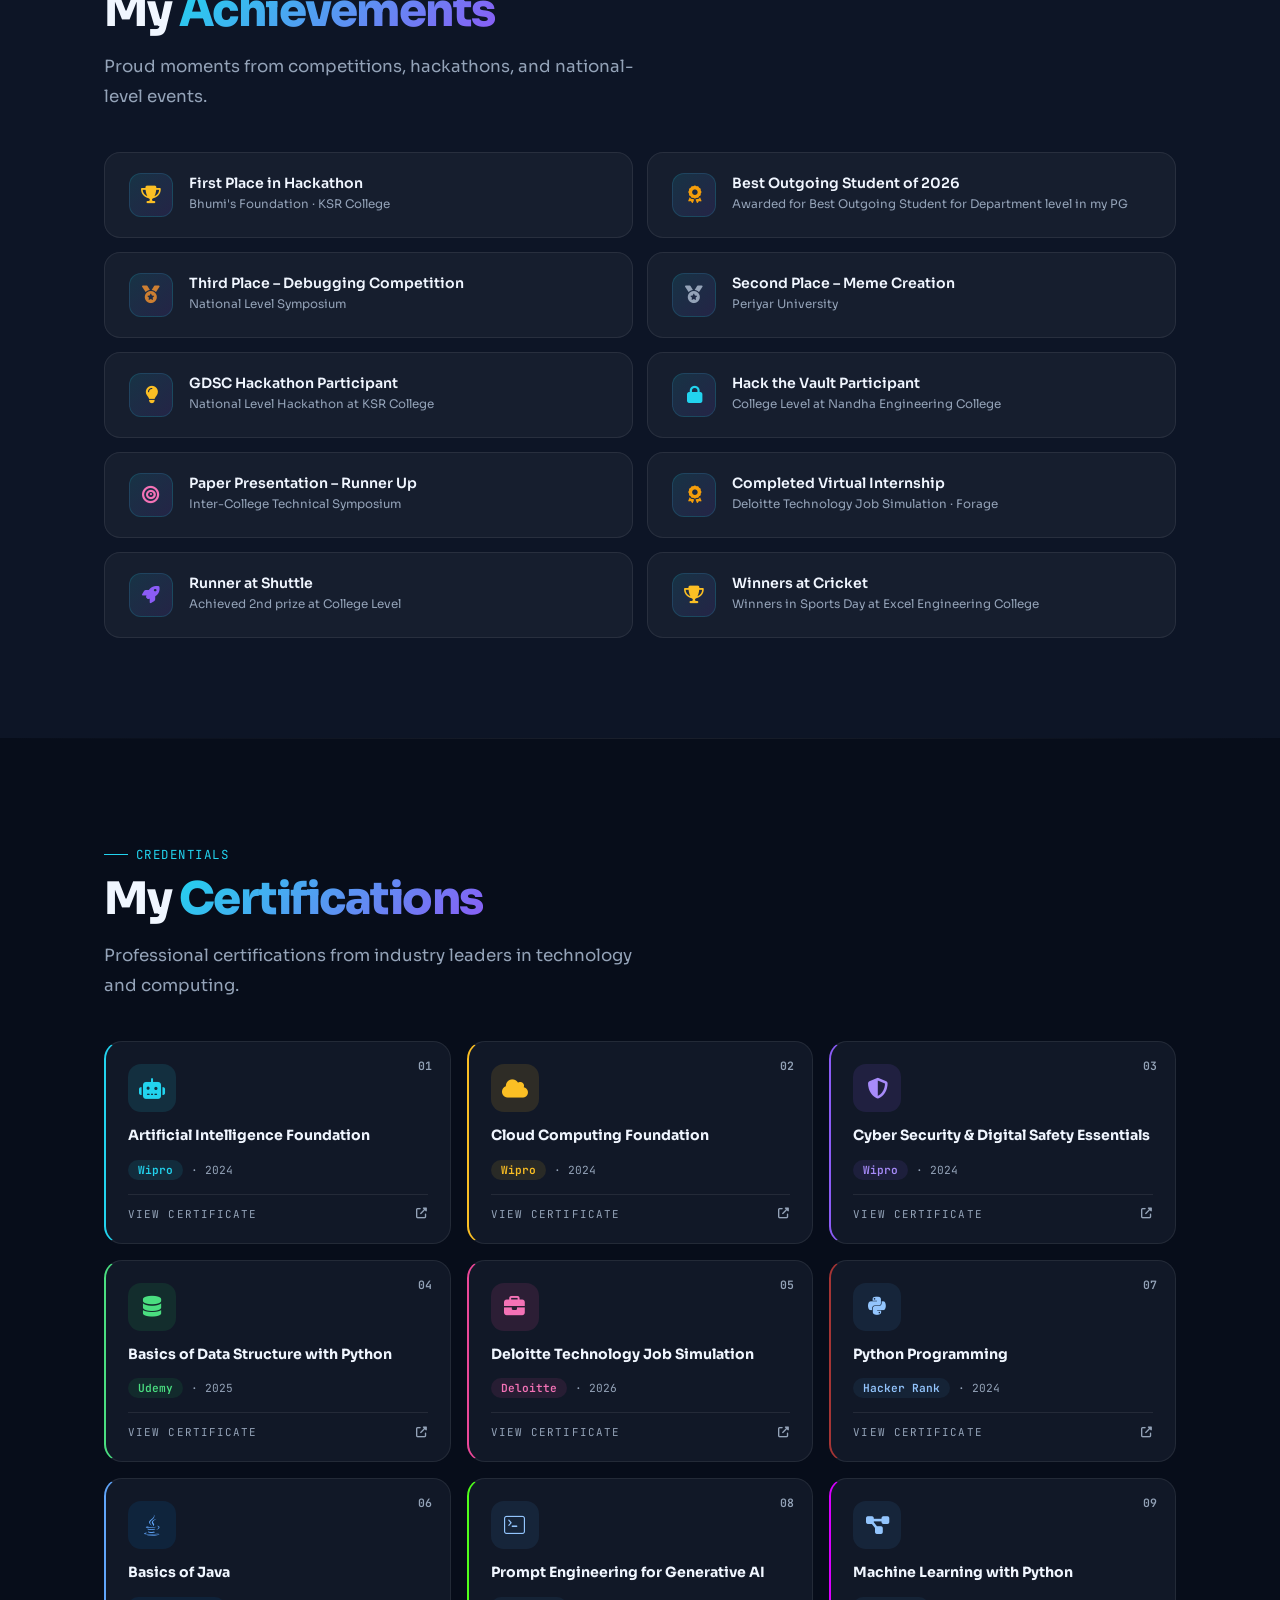
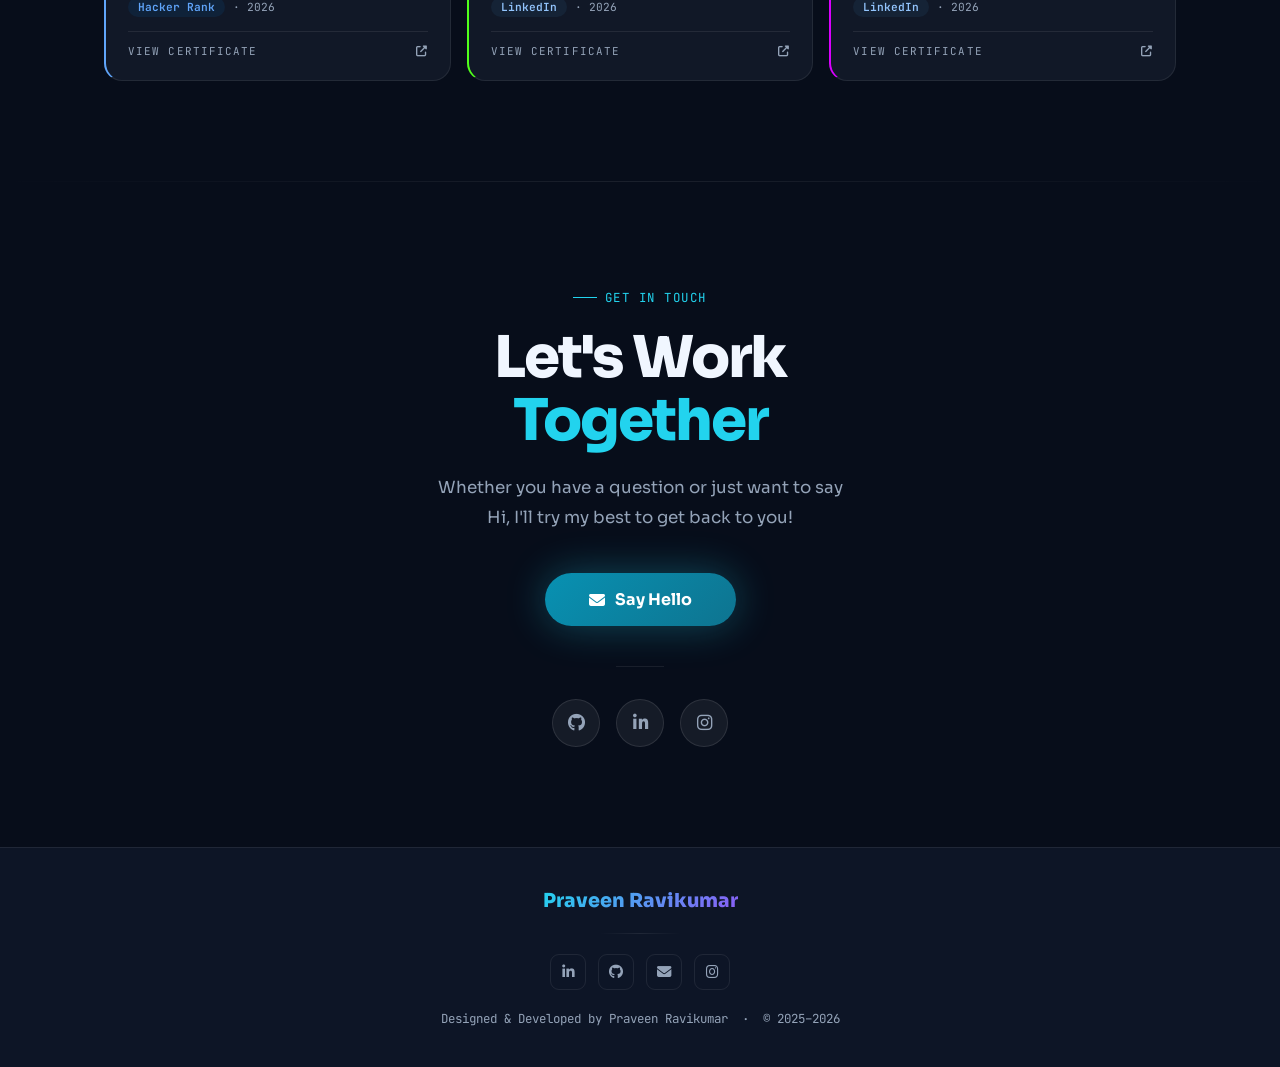
==== commit 14fff12e: "resume updated portfolio" ====
--- a/index.html
+++ b/index.html
@@ -89,7 +89,7 @@
       <p class="hero-desc">I build beautiful, modern, and intelligent digital experiences with frontend development, UI/UX design, and AI-powered solutions.</p>
       <div class="hero-btns">
         <a href="#projects" class="btn-primary"><i class="fas fa-rocket"></i> View Projects</a>
-        <a href="assets/PRAVEEN R CV.pdf" download="Praveen_Ravikumar_Resume.pdf" class="btn-secondary">
+        <a href="assets/Praveen_R_Resume.pdf" download="Praveen_Ravikumar_Resume.pdf" class="btn-secondary">
           <i class="fas fa-download"></i> Download Resume
         </a>
       </div>
@@ -744,7 +744,7 @@
   <div class="contact-wrapper reveal">
     <div class="section-label" style="justify-content:center;margin-bottom:20px">Get In Touch</div>
     <h2 class="contact-big">Let's Work <span>Together</span></h2>
-    <p class="contact-sub">Whether you have a question or just want to say hi, I'll try my best to get back to you!</p>
+    <p class="contact-sub">Whether you have a question or just want to say Hi, I'll try my best to get back to you!</p>
     <a href="mailto:praveenprv2004@gmail.com" class="say-hello-btn">
       <i class="fas fa-envelope"></i> Say Hello
     </a>
